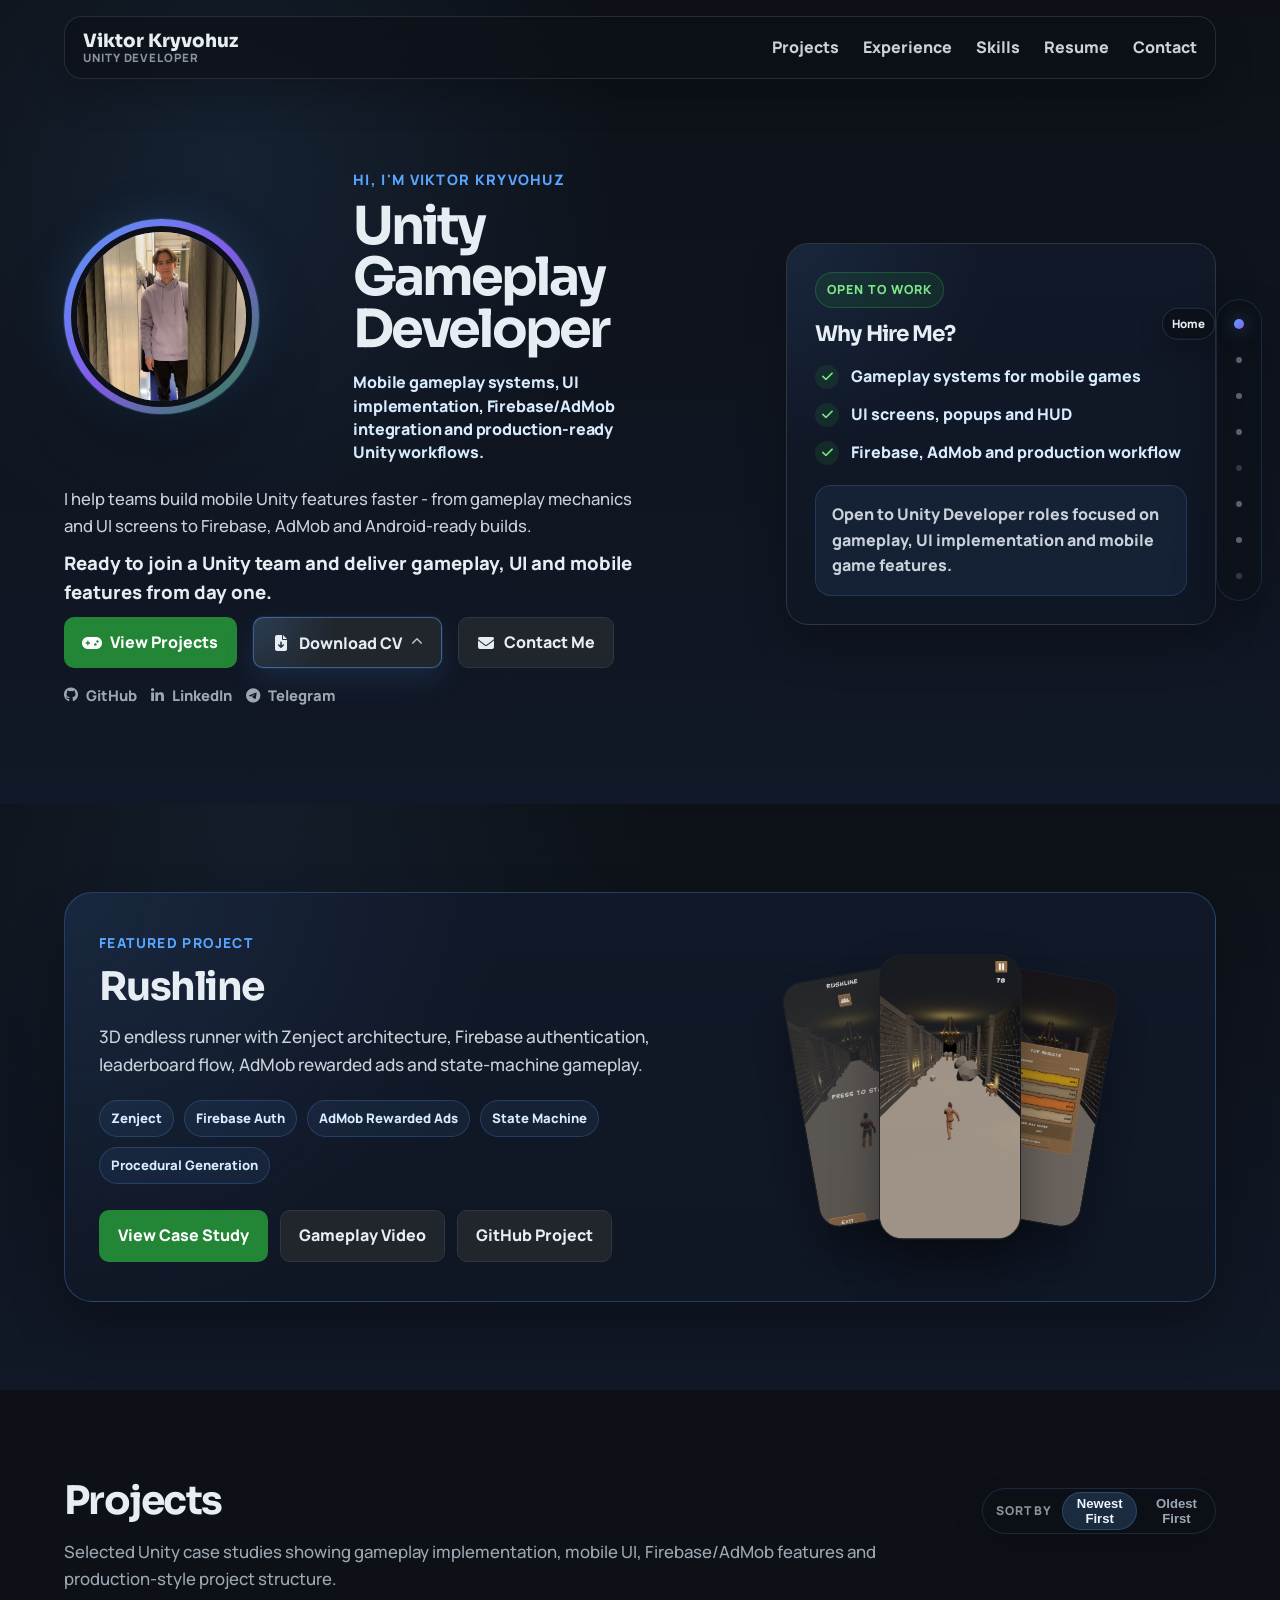
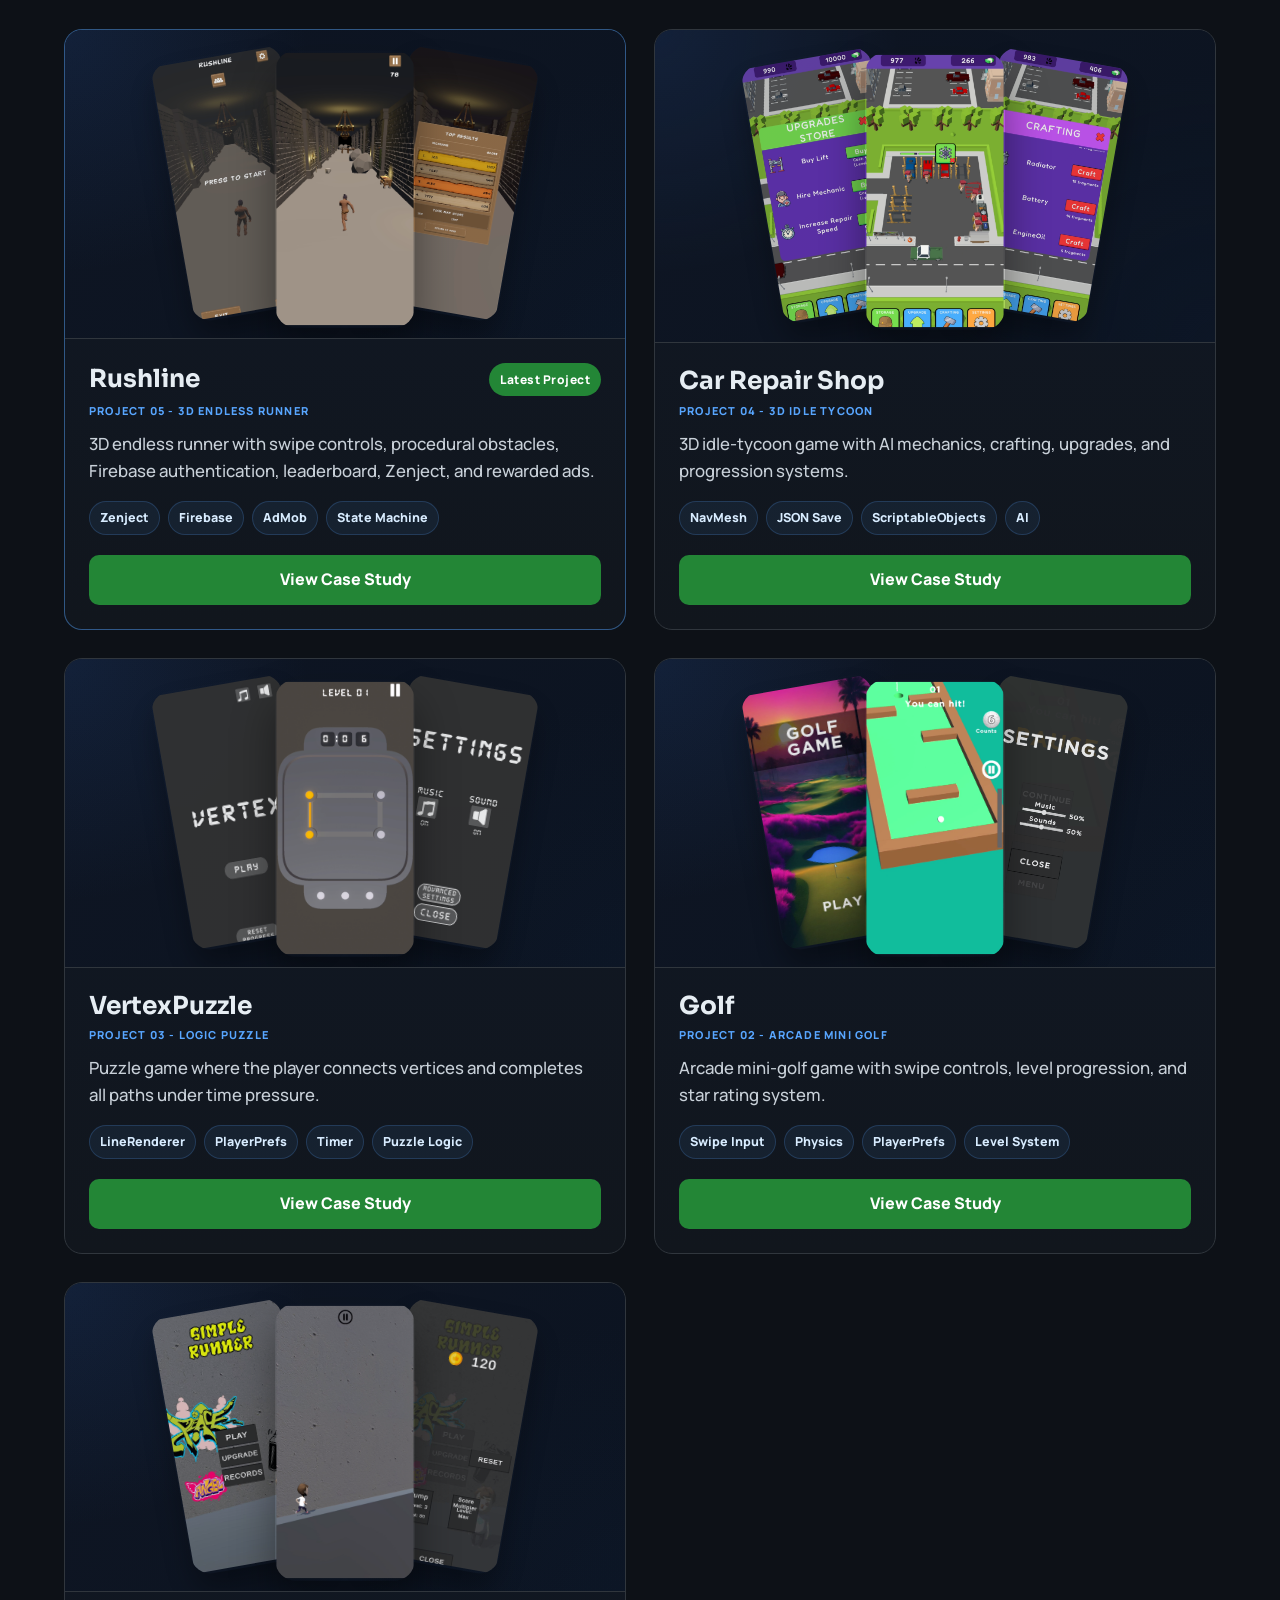
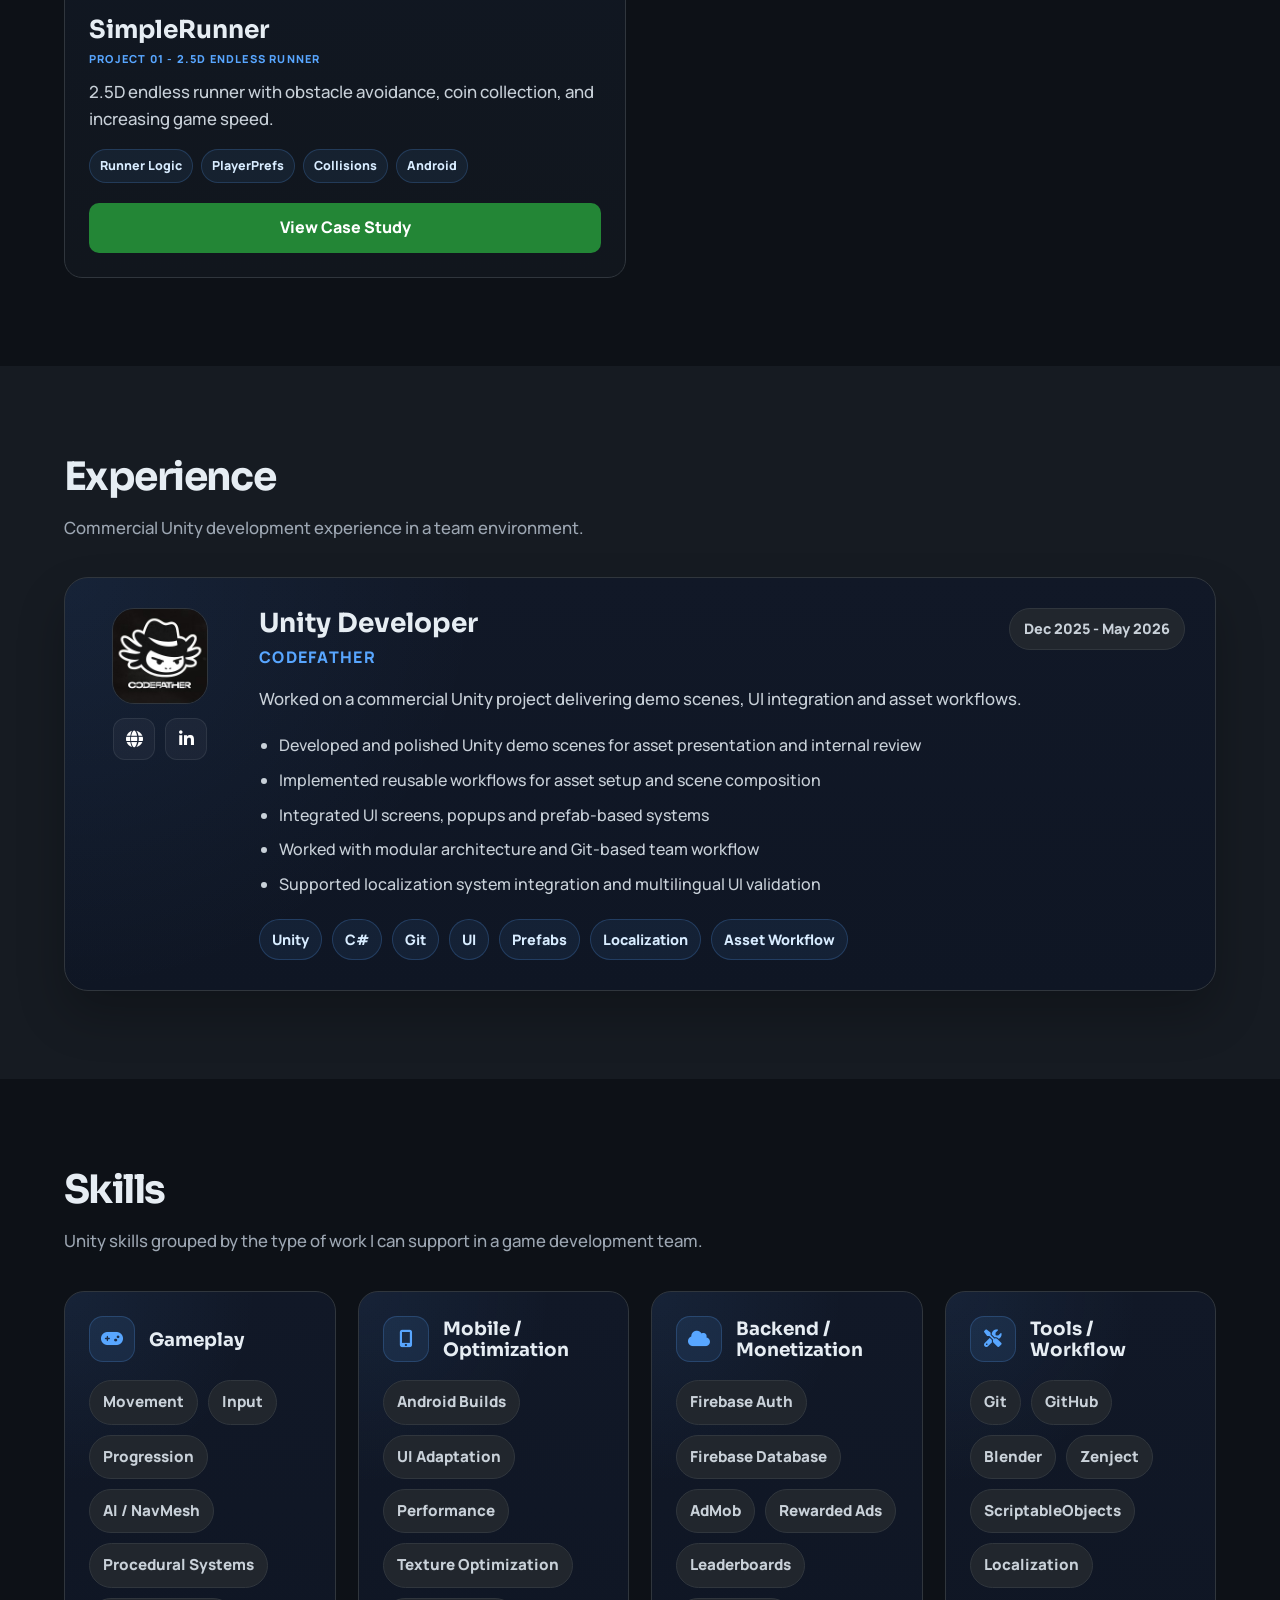
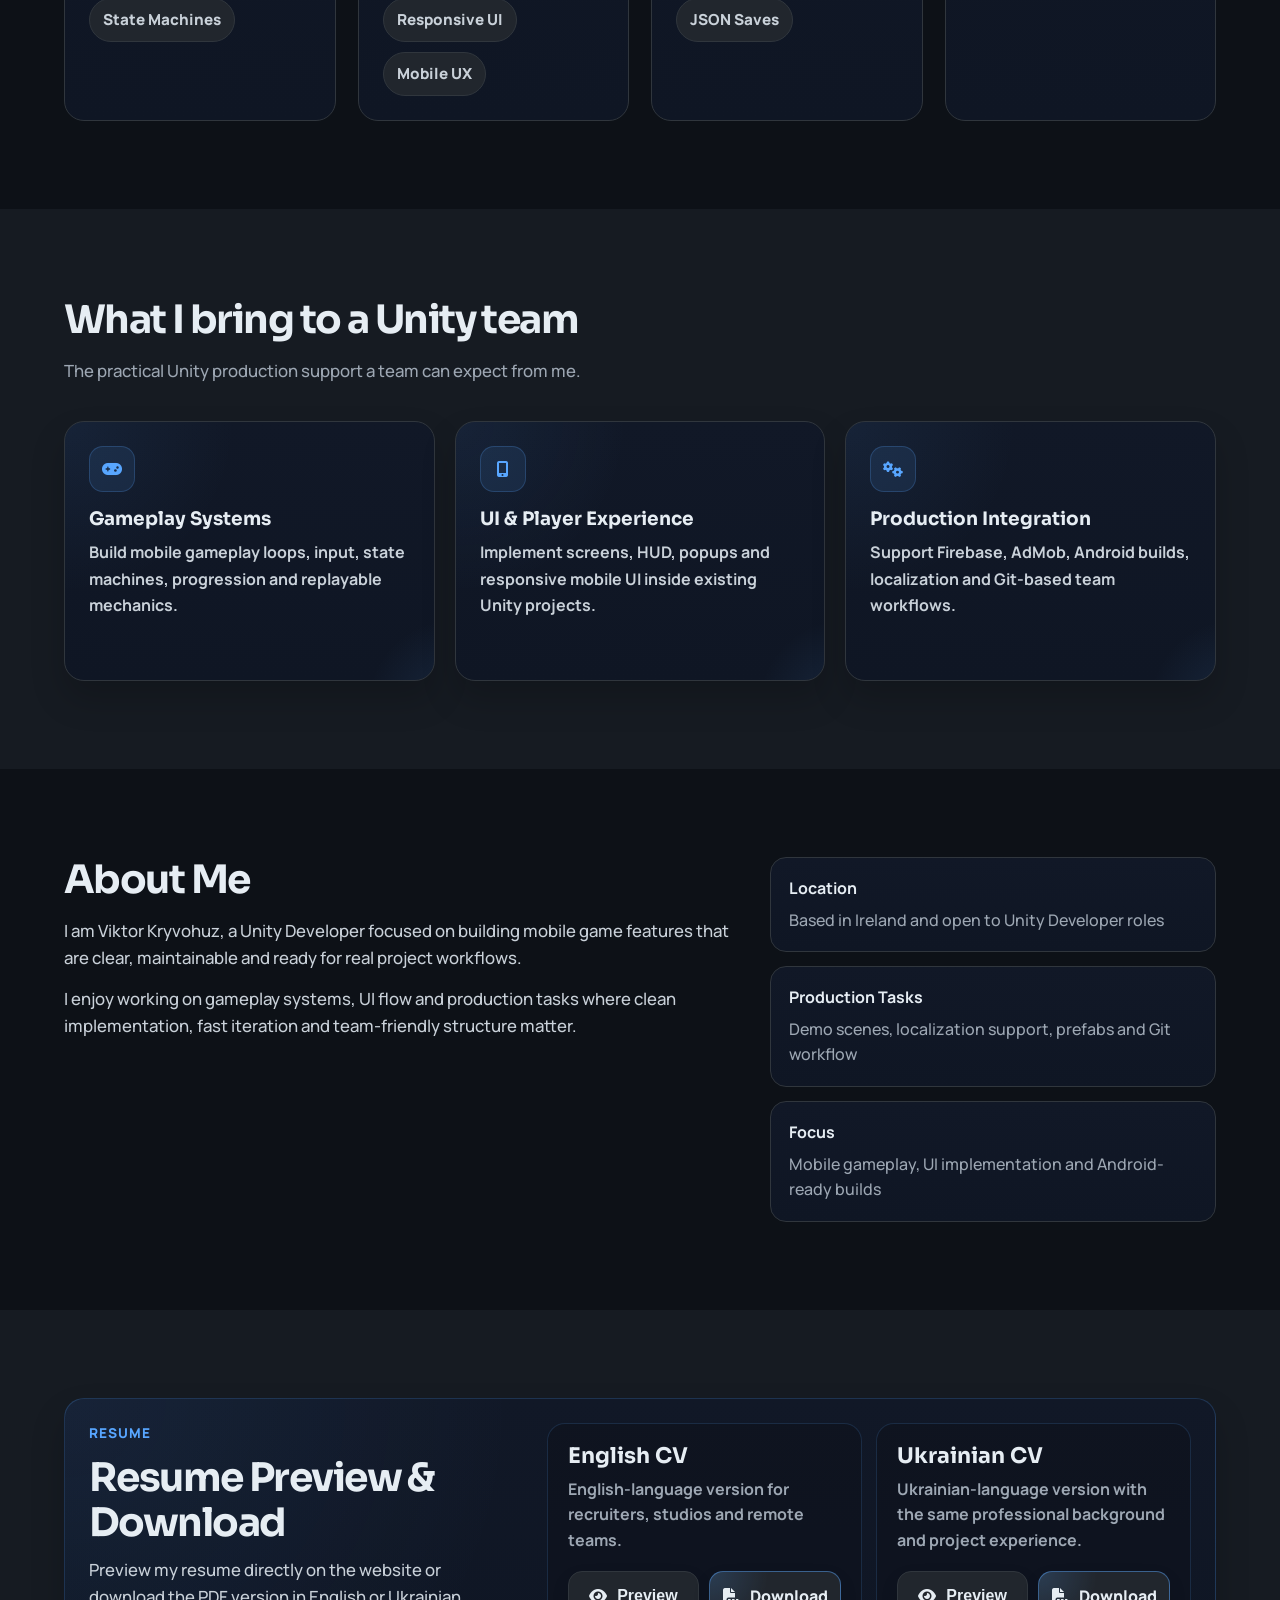
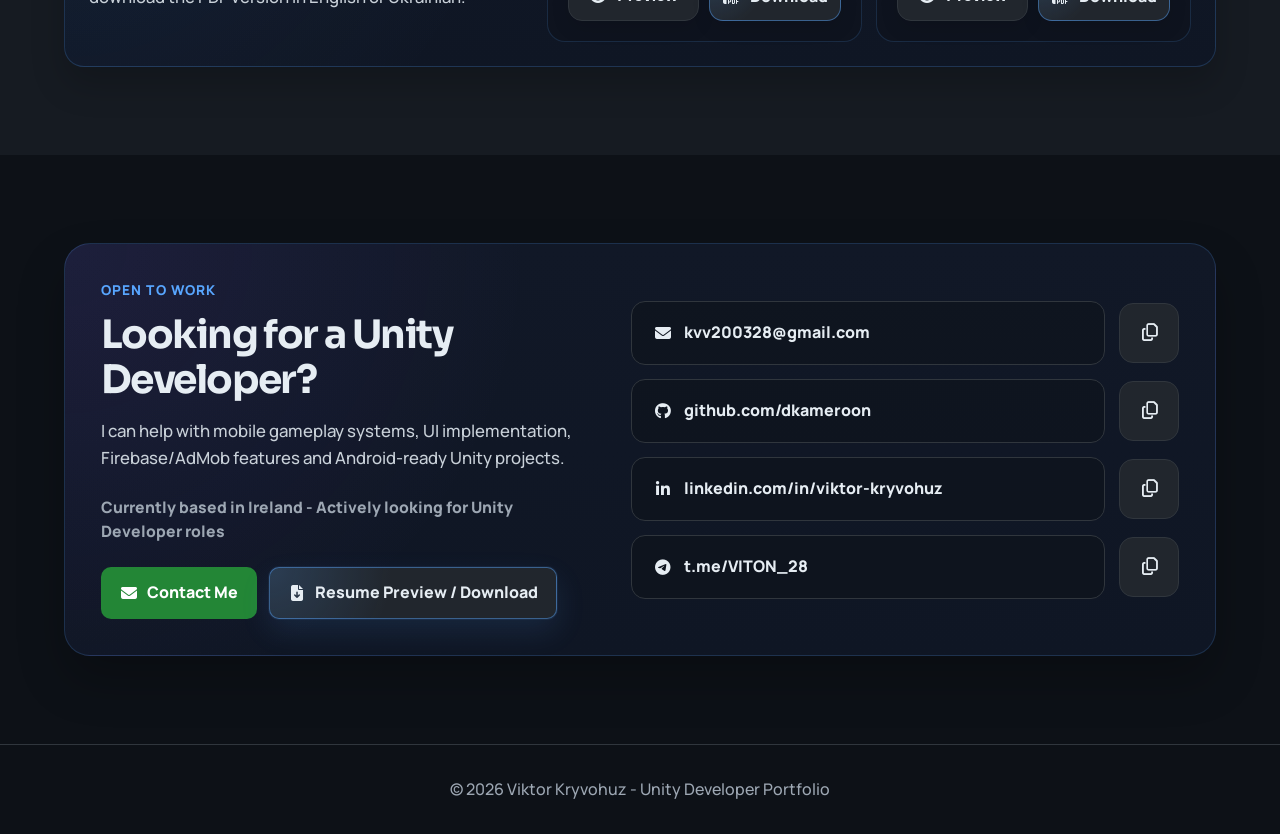
==== index.html @ 23b2c158 "Initial portfolio website release - add complete personal portfolio website - include main landing p" ====
﻿<!DOCTYPE html>
<html lang="en">
<head>
    <meta charset="UTF-8">
    <meta name="viewport" content="width=device-width, initial-scale=1.0">
    <title>Viktor Kryvohuz | Unity Gameplay Developer</title>
    <meta name="description" content="Unity Gameplay Developer focused on mobile game systems, UI implementation, Firebase/AdMob integration and production-ready Unity workflows.">
    <meta name="author" content="Viktor Kryvohuz">
    <meta name="robots" content="index, follow">
    <link rel="canonical" href="https://dkameroon.github.io/">

    <meta property="og:type" content="website">
    <meta property="og:url" content="https://dkameroon.github.io/">
    <meta property="og:title" content="Viktor Kryvohuz | Unity Gameplay Developer">
    <meta property="og:description" content="Unity Gameplay Developer focused on mobile game systems, UI implementation, Firebase/AdMob integration and production-ready Unity workflows.">
    <meta property="og:image" content="https://dkameroon.github.io/assets/images/portfolio-preview.png">
    <meta property="og:image:alt" content="Viktor Kryvohuz Unity Developer portfolio preview">

    <meta name="twitter:card" content="summary_large_image">
    <meta name="twitter:title" content="Viktor Kryvohuz | Unity Gameplay Developer">
    <meta name="twitter:description" content="Unity Gameplay Developer focused on mobile game systems, UI implementation, Firebase/AdMob integration and production-ready Unity workflows.">
    <meta name="twitter:image" content="https://dkameroon.github.io/assets/images/portfolio-preview.png">

    <link rel="icon" href="assets/images/favicon.svg" type="image/svg+xml">

    <link rel="preconnect" href="https://fonts.googleapis.com">
    <link rel="preconnect" href="https://fonts.gstatic.com" crossorigin>
    <link href="https://fonts.googleapis.com/css2?family=Manrope:wght@400;500;600;700;800&family=Sora:wght@600;700;800&display=swap" rel="stylesheet">

    <link rel="stylesheet"
          href="https://cdnjs.cloudflare.com/ajax/libs/font-awesome/6.5.1/css/all.min.css">

    <link rel="stylesheet" href="style.css">
</head>
<body>

<div class="scroll-progress" aria-hidden="true"></div>

<nav class="section-nav" aria-label="Section navigation">
    <a href="#home" class="section-nav-link active" data-label="Home" aria-label="Go to Home section"><span class="section-nav-icon"><i class="fa-solid fa-house"></i></span><span class="section-nav-dot"></span><span class="section-nav-text">Home</span></a>
    <a href="#projects" class="section-nav-link" data-label="Projects" aria-label="Go to Projects section"><span class="section-nav-icon"><i class="fa-solid fa-gamepad"></i></span><span class="section-nav-dot"></span><span class="section-nav-text">Projects</span></a>
    <a href="#experience" class="section-nav-link" data-label="Experience" aria-label="Go to Experience section"><span class="section-nav-icon"><i class="fa-solid fa-briefcase"></i></span><span class="section-nav-dot"></span><span class="section-nav-text">Experience</span></a>
    <a href="#skills" class="section-nav-link" data-label="Skills" aria-label="Go to Skills section"><span class="section-nav-icon"><i class="fa-solid fa-code"></i></span><span class="section-nav-dot"></span><span class="section-nav-text">Skills</span></a>
    <a href="#team-value" class="section-nav-link" data-label="How I Help" aria-label="Go to How I Help section"><span class="section-nav-icon"><i class="fa-solid fa-handshake-angle"></i></span><span class="section-nav-dot"></span><span class="section-nav-text">How I Help</span></a>
    <a href="#about" class="section-nav-link" data-label="About" aria-label="Go to About section"><span class="section-nav-icon"><i class="fa-solid fa-user"></i></span><span class="section-nav-dot"></span><span class="section-nav-text">About</span></a>
    <a href="#resume" class="section-nav-link" data-label="Resume" aria-label="Go to Resume section"><span class="section-nav-icon"><i class="fa-solid fa-file-lines"></i></span><span class="section-nav-dot"></span><span class="section-nav-text">Resume</span></a>
    <a href="#contact" class="section-nav-link" data-label="Contact" aria-label="Go to Contact section"><span class="section-nav-icon"><i class="fa-solid fa-envelope"></i></span><span class="section-nav-dot"></span><span class="section-nav-text">Contact</span></a>
</nav>


<header class="hero" id="home">
    <nav class="navbar">
        <a href="index.html" class="logo logo-stack">
            <span>Viktor Kryvohuz</span>
            <small>Unity Developer</small>
        </a>

        <button class="nav-toggle" type="button" aria-label="Open navigation menu">
            <span></span>
            <span></span>
            <span></span>
        </button>

        <ul class="nav-links">
            <li><a href="#projects" class="nav-link">Projects</a></li>
            <li><a href="#experience" class="nav-link">Experience</a></li>
            <li><a href="#skills" class="nav-link">Skills</a></li>
            <li><a href="#resume" class="nav-link">Resume</a></li>
            <li><a href="#contact" class="nav-link">Contact</a></li>
        </ul>
    </nav>

    <div class="hero-content container hero-layout">
        <div class="hero-text">

            <div class="hero-profile hero-animate">
                <div class="hero-avatar-frame" aria-hidden="true">
                    <img src="assets/avatar/avatar.jpg"
                         alt="Viktor Kryvohuz"
                         class="hero-avatar"
                         onerror="this.closest('.hero-avatar-frame').style.display='none'">
                </div>

                <div class="hero-heading-block">
                    <p class="hero-greeting">Hi, I'm Viktor Kryvohuz</p>
                    <h1>Unity Gameplay Developer</h1>
                    <p class="hero-specialty">Mobile gameplay systems, UI implementation, Firebase/AdMob integration and production-ready Unity workflows.</p>
                </div>
            </div>

            <p class="hero-description hero-animate">
                I help teams build mobile Unity features faster - from gameplay mechanics and UI screens to Firebase, AdMob and Android-ready builds.
            </p>

            <p class="hero-ready hero-animate">Ready to join a Unity team and deliver gameplay, UI and mobile features from day one.</p>
            <div class="hero-buttons hero-animate hero-main-actions">
                <a href="#projects" class="btn btn-primary icon-btn">
                    <span class="icon"><i class="fa-solid fa-gamepad"></i></span>
                    View Projects
                </a>
                <div class="cv-dropdown cv-main-dropdown">
                    <button class="btn btn-secondary btn-cv-highlight icon-btn cv-dropdown-toggle" type="button" aria-haspopup="true">
                        <span class="icon"><i class="fa-solid fa-file-arrow-down"></i></span>
                        Download CV
                        <span class="cv-dropdown-arrow"><i class="fa-solid fa-chevron-up"></i></span>
                    </button>
                    <div class="cv-dropdown-menu cv-combined-menu" role="menu">
                        <span class="cv-dropdown-title">Choose CV version</span>

                        <div class="cv-menu-item" role="group" aria-label="English CV actions">
                            <div class="cv-menu-text">
                                <strong>English CV</strong>
                                <small>Preview or download PDF</small>
                            </div>
                            <div class="cv-menu-actions">
                                <button type="button"
                                        class="cv-menu-icon-action cv-preview-option"
                                        aria-label="Preview English CV"
                                        data-cv-title="English CV"
                                        data-cv-src="assets/cv/Viktor_Kryvohuz_CV_EN.pdf"
                                        data-cv-download="assets/cv/Viktor_Kryvohuz_CV_EN.pdf">
                                    <i class="fa-solid fa-eye"></i>
                                </button>
                                <a href="assets/cv/Viktor_Kryvohuz_CV_EN.pdf"
                                   download
                                   class="cv-menu-icon-action"
                                   aria-label="Download English CV">
                                    <i class="fa-solid fa-file-arrow-down"></i>
                                </a>
                            </div>
                        </div>

                        <div class="cv-menu-item" role="group" aria-label="Ukrainian CV actions">
                            <div class="cv-menu-text">
                                <strong>Ukrainian CV</strong>
                                <small>Preview or download PDF</small>
                            </div>
                            <div class="cv-menu-actions">
                                <button type="button"
                                        class="cv-menu-icon-action cv-preview-option"
                                        aria-label="Preview Ukrainian CV"
                                        data-cv-title="Ukrainian CV"
                                        data-cv-src="assets/cv/Viktor_Kryvohuz_CV_UA.pdf"
                                        data-cv-download="assets/cv/Viktor_Kryvohuz_CV_UA.pdf">
                                    <i class="fa-solid fa-eye"></i>
                                </button>
                                <a href="assets/cv/Viktor_Kryvohuz_CV_UA.pdf"
                                   download
                                   class="cv-menu-icon-action"
                                   aria-label="Download Ukrainian CV">
                                    <i class="fa-solid fa-file-arrow-down"></i>
                                </a>
                            </div>
                        </div>
                    </div>
                </div>
                <a href="#contact" class="btn btn-secondary icon-btn">
                    <span class="icon"><i class="fa-solid fa-envelope"></i></span>
                    Contact Me
                </a>
            </div>

            <div class="hero-social-links hero-animate" aria-label="Social links">
                <a href="https://github.com/dkameroon" target="_blank" rel="noopener noreferrer"><i class="fa-brands fa-github"></i> GitHub</a>
                <a href="https://www.linkedin.com/in/viktor-kryvohuz" target="_blank" rel="noopener noreferrer"><i class="fa-brands fa-linkedin-in"></i> LinkedIn</a>
                <a href="https://t.me/VITON_28" target="_blank" rel="noopener noreferrer"><i class="fa-brands fa-telegram"></i> Telegram</a>
            </div>
        </div>

        <aside class="hero-card hero-animate why-hire-card">
            <p class="open-to-work-badge">Open to Work</p>
            <h2>Why Hire Me?</h2>
            <ul class="why-hire-list">
                <li><i class="fa-solid fa-check"></i><span>Gameplay systems for mobile games</span></li>
                <li><i class="fa-solid fa-check"></i><span>UI screens, popups and HUD</span></li>
                <li><i class="fa-solid fa-check"></i><span>Firebase, AdMob and production workflow</span></li>
            </ul>
            <div class="open-to-work-note">Open to Unity Developer roles focused on gameplay, UI implementation and mobile game features.</div>
        </aside>
    </div>
</header>

<main>
    <section id="featured-project" class="section featured-project-section reveal">
        <div class="container">
            <article class="featured-project-card">
                <div class="featured-project-content">
                    <p class="featured-project-kicker">Featured Project</p>
                    <h2>Rushline</h2>
                    <p class="featured-project-description">
                        3D endless runner with Zenject architecture, Firebase authentication, leaderboard flow,
                        AdMob rewarded ads and state-machine gameplay.
                    </p>
                    <div class="featured-project-tags">
                        <span>Zenject</span>
                        <span>Firebase Auth</span>
                        <span>AdMob Rewarded Ads</span>
                        <span>State Machine</span>
                        <span>Procedural Generation</span>
                    </div>
                    <div class="featured-project-actions">
                        <a href="projects/rushline.html" class="btn btn-primary">View Case Study</a>
                        <a href="https://www.youtube.com/watch?v=7_HoW21vpCo" target="_blank" rel="noopener noreferrer" class="btn btn-secondary">Gameplay Video</a>
                        <a href="https://github.com/dkameroon/Rushline" target="_blank" rel="noopener noreferrer" class="btn btn-secondary">GitHub Project</a>
                    </div>
                </div>

                <div class="featured-project-preview" aria-hidden="true">
                    <div class="featured-phone featured-phone-left">
                        <img src="assets/images/rushline-1.png" alt="">
                    </div>
                    <div class="featured-phone featured-phone-center">
                        <img src="assets/images/rushline-6.png" alt="">
                    </div>
                    <div class="featured-phone featured-phone-right">
                        <img src="assets/images/rushline-2.png" alt="">
                    </div>
                </div>
            </article>
        </div>
    </section>

    <section id="projects" class="section reveal">
        <div class="container">
            <div class="projects-header">
                <div>
                    <h2>Projects</h2>
                    <p class="section-subtitle">Selected Unity case studies showing gameplay implementation, mobile UI, Firebase/AdMob features and production-style project structure.</p>
                </div>

                <div class="sort-wrapper">
                    <span class="sort-label">Sort by</span>

                    <div class="sort-tabs" role="group" aria-label="Sort projects">
                        <button class="sort-tab active" type="button" data-sort="newest">Newest First</button>
                        <button class="sort-tab" type="button" data-sort="oldest">Oldest First</button>
                    </div>
                </div>
            </div>

            <div class="project-grid">

                <article class="project-card reveal-card" data-order="1">
                    <div class="project-collage phones-collage">
                        <div class="phone-shot phone-left">
                            <img src="assets/images/simple-runner-2.png" alt="SimpleRunner screenshot 1">
                        </div>
                        <div class="phone-shot phone-center">
                            <img src="assets/images/simple-runner-1.png" alt="SimpleRunner screenshot 2">
                        </div>
                        <div class="phone-shot phone-right">
                            <img src="assets/images/simple-runner-3.png" alt="SimpleRunner screenshot 3">
                        </div>
                    </div>

                    <div class="project-card-content">
                        <h3>SimpleRunner</h3>
                        <p class="project-meta">Project 01 - 2.5D Endless Runner</p>

                        <p>
                            2.5D endless runner with obstacle avoidance, coin collection,
                            and increasing game speed.
                        </p>

                        <div class="project-tech-tags">
                            <span>Runner Logic</span>
                            <span>PlayerPrefs</span>
                            <span>Collisions</span>
                            <span>Android</span>
                        </div>

                        <div class="card-buttons">
                            <a href="projects/simple-runner.html" class="btn btn-primary">View Case Study</a>
                        </div>
                    </div>
                </article>

                <article class="project-card reveal-card" data-order="2">
                    <div class="project-collage phones-collage">
                        <div class="phone-shot phone-left">
                            <img src="assets/images/golf-1.png" alt="Golf screenshot 1">
                        </div>
                        <div class="phone-shot phone-center">
                            <img src="assets/images/golf-3.png" alt="Golf screenshot 2">
                        </div>
                        <div class="phone-shot phone-right">
                            <img src="assets/images/golf-4.png" alt="Golf screenshot 3">
                        </div>
                    </div>

                    <div class="project-card-content">
                        <h3>Golf</h3>
                        <p class="project-meta">Project 02 - Arcade Mini Golf</p>

                        <p>
                            Arcade mini-golf game with swipe controls, level progression,
                            and star rating system.
                        </p>

                        <div class="project-tech-tags">
                            <span>Swipe Input</span>
                            <span>Physics</span>
                            <span>PlayerPrefs</span>
                            <span>Level System</span>
                        </div>

                        <div class="card-buttons">
                            <a href="projects/golf.html" class="btn btn-primary">View Case Study</a>
                        </div>
                    </div>
                </article>

                <article class="project-card reveal-card" data-order="3">
                    <div class="project-collage phones-collage">
                        <div class="phone-shot phone-left">
                            <img src="assets/images/vertex-puzzle-1.png" alt="VertexPuzzle screenshot 1">
                        </div>
                        <div class="phone-shot phone-center">
                            <img src="assets/images/vertex-puzzle-2.png" alt="VertexPuzzle screenshot 2">
                        </div>
                        <div class="phone-shot phone-right">
                            <img src="assets/images/vertex-puzzle-3.png" alt="VertexPuzzle screenshot 3">
                        </div>
                    </div>

                    <div class="project-card-content">
                        <h3>VertexPuzzle</h3>
                        <p class="project-meta">Project 03 - Logic Puzzle</p>

                        <p>
                            Puzzle game where the player connects vertices and completes
                            all paths under time pressure.
                        </p>

                        <div class="project-tech-tags">
                            <span>LineRenderer</span>
                            <span>PlayerPrefs</span>
                            <span>Timer</span>
                            <span>Puzzle Logic</span>
                        </div>

                        <div class="card-buttons">
                            <a href="projects/vertex-puzzle.html" class="btn btn-primary">View Case Study</a>
                        </div>
                    </div>
                </article>

                <article class="project-card reveal-card" data-order="4">
                    <div class="project-collage phones-collage">
                        <div class="phone-shot phone-left">
                            <img src="assets/images/car-repair-shop-2.png" alt="Car Repair Shop screenshot 1">
                        </div>
                        <div class="phone-shot phone-center">
                            <img src="assets/images/car-repair-shop-1.png" alt="Car Repair Shop screenshot 2">
                        </div>
                        <div class="phone-shot phone-right">
                            <img src="assets/images/car-repair-shop-3.png" alt="Car Repair Shop screenshot 3">
                        </div>
                    </div>

                    <div class="project-card-content">
                        <h3>Car Repair Shop</h3>
                        <p class="project-meta">Project 04 - 3D Idle Tycoon</p>

                        <p>
                            3D idle-tycoon game with AI mechanics, crafting, upgrades,
                            and progression systems.
                        </p>

                        <div class="project-tech-tags">
                            <span>NavMesh</span>
                            <span>JSON Save</span>
                            <span>ScriptableObjects</span>
                            <span>AI</span>
                        </div>

                        <div class="card-buttons">
                            <a href="projects/car-repair-shop.html" class="btn btn-primary">View Case Study</a>
                        </div>
                    </div>
                </article>

                <article class="project-card reveal-card" data-order="5">
                    <div class="project-collage phones-collage">
                        <div class="phone-shot phone-left">
                            <img src="assets/images/rushline-1.png" alt="Rushline screenshot 1">
                        </div>
                        <div class="phone-shot phone-center">
                            <img src="assets/images/rushline-6.png" alt="Rushline screenshot 2">
                        </div>
                        <div class="phone-shot phone-right">
                            <img src="assets/images/rushline-2.png" alt="Rushline screenshot 3">
                        </div>
                    </div>

                    <div class="project-card-content">
                        <div class="project-title-row">
                            <h3>Rushline</h3>
                            <span class="latest-badge">Latest Project</span>
                        </div>

                        <p class="project-meta">Project 05 - 3D Endless Runner</p>

                        <p>
                            3D endless runner with swipe controls, procedural obstacles,
                            Firebase authentication, leaderboard, Zenject, and rewarded ads.
                        </p>

                        <div class="project-tech-tags">
                            <span>Zenject</span>
                            <span>Firebase</span>
                            <span>AdMob</span>
                            <span>State Machine</span>
                        </div>

                        <div class="card-buttons">
                            <a href="projects/rushline.html" class="btn btn-primary">View Case Study</a>
                        </div>
                    </div>
                </article>

            </div>
        </div>
    </section>


    <section id="experience" class="section section-alt reveal">
        <div class="container">
            <h2>Experience</h2>
            <p class="section-subtitle">
                Commercial Unity development experience in a team environment.
            </p>

            <div class="experience-card">
                <div class="experience-sidebar">
                    <div class="experience-logo">
                        <img src="assets/images/codefather-logo.png" alt="CODEFATHER Logo">
                    </div>

                    <div class="experience-company-links">
                        <a href="https://codefather.studio/"
                           target="_blank"
                           rel="noopener noreferrer"
                           aria-label="Company Website">
                            <i class="fa-solid fa-globe"></i>
                        </a>

                        <a href="https://www.linkedin.com/company/bggams/"
                           target="_blank"
                           rel="noopener noreferrer"
                           aria-label="Company LinkedIn">
                            <i class="fa-brands fa-linkedin-in"></i>
                        </a>
                    </div>
                </div>

                <div class="experience-content">
                    <div class="experience-top">
                        <div>
                            <h3>Unity Developer</h3>
                            <span class="experience-company">CODEFATHER</span>
                        </div>

                        <div class="experience-date">
                            Dec 2025 - May 2026
                        </div>
                    </div>

                    <p class="experience-description">
                        Worked on a commercial Unity project delivering demo scenes, UI integration and asset workflows.
                    </p>

                    <ul class="experience-list">
                        <li>Developed and polished Unity demo scenes for asset presentation and internal review</li>
                        <li>Implemented reusable workflows for asset setup and scene composition</li>
                        <li>Integrated UI screens, popups and prefab-based systems</li>
                        <li>Worked with modular architecture and Git-based team workflow</li>
                        <li>Supported localization system integration and multilingual UI validation</li>
                    </ul>

                    <div class="experience-tags">
                        <span>Unity</span>
                        <span>C#</span>
                        <span>Git</span>
                        <span>UI</span>
                        <span>Prefabs</span>
                        <span>Localization</span>
                        <span>Asset Workflow</span>
                    </div>
                </div>
            </div>
        </div>
    </section>


    <section id="skills" class="section reveal">
        <div class="container">
            <h2>Skills</h2>
            <p class="section-subtitle">Unity skills grouped by the type of work I can support in a game development team.</p>
            <div class="skills-grid job-skills-grid">
                <div class="skill-category"><div class="skill-category-title"><div class="skill-category-icon"><i class="fa-solid fa-gamepad"></i></div><h3>Gameplay</h3></div><div class="skills-list"><span>Movement</span><span>Input</span><span>Progression</span><span>AI / NavMesh</span><span>Procedural Systems</span><span>State Machines</span></div></div>
                <div class="skill-category"><div class="skill-category-title"><div class="skill-category-icon"><i class="fa-solid fa-mobile-screen-button"></i></div><h3>Mobile / Optimization</h3></div><div class="skills-list"><span>Android Builds</span><span>UI Adaptation</span><span>Performance</span><span>Texture Optimization</span><span>Responsive UI</span><span>Mobile UX</span></div></div>
                <div class="skill-category"><div class="skill-category-title"><div class="skill-category-icon"><i class="fa-solid fa-cloud"></i></div><h3>Backend / Monetization</h3></div><div class="skills-list"><span>Firebase Auth</span><span>Firebase Database</span><span>AdMob</span><span>Rewarded Ads</span><span>Leaderboards</span><span>JSON Saves</span></div></div>
                <div class="skill-category"><div class="skill-category-title"><div class="skill-category-icon"><i class="fa-solid fa-screwdriver-wrench"></i></div><h3>Tools / Workflow</h3></div><div class="skills-list"><span>Git</span><span>GitHub</span><span>Blender</span><span>Zenject</span><span>ScriptableObjects</span><span>Localization</span></div></div>
            </div>
        </div>
    </section>

    <section id="team-value" class="section section-alt reveal">
        <div class="container">
            <h2>What I bring to a Unity team</h2>
            <p class="section-subtitle">The practical Unity production support a team can expect from me.</p>
            <div class="team-value-grid team-value-grid-polished">
                <article class="team-value-card"><i class="fa-solid fa-gamepad"></i><h3>Gameplay Systems</h3><p>Build mobile gameplay loops, input, state machines, progression and replayable mechanics.</p></article>
                <article class="team-value-card"><i class="fa-solid fa-mobile-screen-button"></i><h3>UI & Player Experience</h3><p>Implement screens, HUD, popups and responsive mobile UI inside existing Unity projects.</p></article>
                <article class="team-value-card"><i class="fa-solid fa-gears"></i><h3>Production Integration</h3><p>Support Firebase, AdMob, Android builds, localization and Git-based team workflows.</p></article>
            </div>
        </div>
    </section>

    <section id="about" class="section reveal">
        <div class="container">
            <div class="about-grid">
                <div>
                    <h2>About Me</h2>
                    <p>I am Viktor Kryvohuz, a Unity Developer focused on building mobile game features that are clear, maintainable and ready for real project workflows.</p>
                    <p>I enjoy working on gameplay systems, UI flow and production tasks where clean implementation, fast iteration and team-friendly structure matter.</p>
                </div>
                <div class="about-highlights">
                    <div><strong>Location</strong><span>Based in Ireland and open to Unity Developer roles</span></div>
                    <div><strong>Production Tasks</strong><span>Demo scenes, localization support, prefabs and Git workflow</span></div>
                    <div><strong>Focus</strong><span>Mobile gameplay, UI implementation and Android-ready builds</span></div>
                </div>
            </div>
        </div>
    </section>

    <section id="resume" class="section section-alt reveal">
        <div class="container">
            <div class="resume-card resume-panel">
                <div class="resume-intro">
                    <p class="contact-kicker">Resume</p>
                    <h2>Resume Preview & Download</h2>
                    <p class="contact-description">Preview my resume directly on the website or download the PDF version in English or Ukrainian.</p>
                </div>
                <div class="resume-version-grid">
                    <article class="resume-version-card">
                        <div>
                            <h3>English CV</h3>
                            <p>English-language version for recruiters, studios and remote teams.</p>
                        </div>
                        <div class="resume-version-actions">
                            <button type="button" class="btn btn-secondary icon-btn cv-preview-option" data-cv-title="English CV" data-cv-src="assets/cv/Viktor_Kryvohuz_CV_EN.pdf" data-cv-download="assets/cv/Viktor_Kryvohuz_CV_EN.pdf">
                                <span class="icon"><i class="fa-solid fa-eye"></i></span>
                                Preview
                            </button>
                            <a href="assets/cv/Viktor_Kryvohuz_CV_EN.pdf" download class="btn btn-secondary btn-cv-highlight icon-btn">
                                <span class="icon"><i class="fa-solid fa-file-pdf"></i></span>
                                Download
                            </a>
                        </div>
                    </article>
                    <article class="resume-version-card">
                        <div>
                            <h3>Ukrainian CV</h3>
                            <p>Ukrainian-language version with the same professional background and project experience.</p>
                        </div>
                        <div class="resume-version-actions">
                            <button type="button" class="btn btn-secondary icon-btn cv-preview-option" data-cv-title="Ukrainian CV" data-cv-src="assets/cv/Viktor_Kryvohuz_CV_UA.pdf" data-cv-download="assets/cv/Viktor_Kryvohuz_CV_UA.pdf">
                                <span class="icon"><i class="fa-solid fa-eye"></i></span>
                                Preview
                            </button>
                            <a href="assets/cv/Viktor_Kryvohuz_CV_UA.pdf" download class="btn btn-secondary btn-cv-highlight icon-btn">
                                <span class="icon"><i class="fa-solid fa-file-pdf"></i></span>
                                Download
                            </a>
                        </div>
                    </article>
                </div>
            </div>
        </div>
    </section>

    <section id="contact" class="section reveal">
        <div class="container">
            <div class="contact-layout">
                <div class="contact-info">
                    <p class="contact-kicker">Open to Work</p>
                    <h2>Looking for a Unity Developer?</h2>
                    <p class="contact-description">
                        I can help with mobile gameplay systems, UI implementation, Firebase/AdMob features and Android-ready Unity projects.
                    </p>
                    <p class="contact-availability">Currently based in Ireland - Actively looking for Unity Developer roles</p>
                    <div class="contact-actions">
                        <a href="mailto:kvv200328@gmail.com" class="btn btn-primary icon-btn"><span class="icon"><i class="fa-solid fa-envelope"></i></span>Contact Me</a>
                        <a href="#resume" class="btn btn-secondary btn-cv-highlight icon-btn"><span class="icon"><i class="fa-solid fa-file-arrow-down"></i></span>Resume Preview / Download</a>
                    </div>
                </div>
                <div class="contact-links">
                    <div class="contact-row"><a href="mailto:kvv200328@gmail.com" class="contact-link"><span class="icon"><i class="fa-solid fa-envelope"></i></span>kvv200328@gmail.com</a><button class="copy-btn" type="button" data-copy="kvv200328@gmail.com" aria-label="Copy email"><i class="fa-regular fa-copy"></i></button></div>
                    <div class="contact-row"><a href="https://github.com/dkameroon" target="_blank" rel="noopener noreferrer" class="contact-link"><span class="icon"><i class="fa-brands fa-github"></i></span>github.com/dkameroon</a><button class="copy-btn" type="button" data-copy="https://github.com/dkameroon" aria-label="Copy GitHub link"><i class="fa-regular fa-copy"></i></button></div>
                    <div class="contact-row"><a href="https://www.linkedin.com/in/viktor-kryvohuz" target="_blank" rel="noopener noreferrer" class="contact-link"><span class="icon"><i class="fa-brands fa-linkedin-in"></i></span>linkedin.com/in/viktor-kryvohuz</a><button class="copy-btn" type="button" data-copy="https://www.linkedin.com/in/viktor-kryvohuz" aria-label="Copy LinkedIn link"><i class="fa-regular fa-copy"></i></button></div>
                    <div class="contact-row"><a href="https://t.me/VITON_28" target="_blank" rel="noopener noreferrer" class="contact-link"><span class="icon"><i class="fa-brands fa-telegram"></i></span>t.me/VITON_28</a><button class="copy-btn" type="button" data-copy="https://t.me/VITON_28" aria-label="Copy Telegram link"><i class="fa-regular fa-copy"></i></button></div>
                </div>
            </div>
        </div>
    </section>
</main>


<div class="cv-modal" id="cvPreviewModal" aria-hidden="true" role="dialog" aria-labelledby="cvPreviewTitle">
    <div class="cv-modal-backdrop" data-cv-close></div>
    <div class="cv-modal-panel">
        <div class="cv-modal-header">
            <div>
                <p class="contact-kicker">CV Preview</p>
                <h2 id="cvPreviewTitle">CV Preview</h2>
            </div>
            <button class="cv-modal-close" type="button" aria-label="Close CV preview" data-cv-close>
                <i class="fa-solid fa-xmark"></i>
            </button>
        </div>
        <iframe id="cvPreviewFrame" class="cv-preview-frame" title="CV preview"></iframe>
        <div class="cv-modal-footer">
            <a id="cvPreviewOpenPdf" href="#" target="_blank" rel="noopener noreferrer" class="btn btn-secondary icon-btn">
                <span class="icon"><i class="fa-solid fa-up-right-from-square"></i></span>
                Open PDF
            </a>
            <a id="cvPreviewDownload" href="#" download class="btn btn-secondary btn-cv-highlight icon-btn">
                <span class="icon"><i class="fa-solid fa-file-pdf"></i></span>
                Download PDF
            </a>
        </div>
    </div>
</div>

<button class="back-to-top" type="button" aria-label="Back to top">
    <i class="fa-solid fa-arrow-up"></i>
</button>

<footer class="footer">
    <div class="container">
        © 2026 Viktor Kryvohuz - Unity Developer Portfolio
    </div>
</footer>

<script src="script.js"></script>
</body>
</html>
---- style.css ----
:root {
  --color-bg: #0d1117;
  --color-surface: #161b22;
  --color-surface-2: #21262d;
  --color-border: #30363d;
  --color-text: #e6edf3;
  --color-muted: #9da7b3;
  --color-heading: #c9d1d9;
  --color-accent: #58a6ff;
  --color-success: #238636;
  --color-success-hover: #2ea043;
  --section-padding: 88px;
}

* {
  margin: 0;
  padding: 0;
  box-sizing: border-box;
}

html {
  scroll-behavior: smooth;
  scroll-padding-top: 32px;
}

body {
  font-family: "Manrope", Arial, sans-serif;
  background-color: var(--color-bg);
  color: var(--color-text);
  line-height: 1.6;
  font-weight: 500;
}

body.nav-open {
  overflow: hidden;
}

a {
  color: var(--color-accent);
  text-decoration: none;
}

a:hover {
  text-decoration: underline;
}

img {
  max-width: 100%;
  display: block;
}

.container {
  width: min(1180px, 90%);
  margin: 0 auto;
}

.section,
.project-page-section {
  padding: 88px 0;
}

.section-alt {
  background-color: var(--color-surface);
}

h1,
h2,
h3 {
  font-family: "Sora", "Manrope", Arial, sans-serif;
  line-height: 1.15;
}

h1 {
  font-size: clamp(2.6rem, 6vw, 4.5rem);
  letter-spacing: -0.055em;
}

h2 {
  font-size: clamp(2rem, 4vw, 2.45rem);
  margin-bottom: 16px;
  letter-spacing: -0.04em;
}

h3 {
  font-size: 1.35rem;
}

.section-subtitle {
  color: #9da7b3;
  margin-bottom: 36px;
  font-size: 1.05rem;
}


.scroll-progress {
  position: fixed;
  top: 0;
  left: 0;
  width: 0%;
  height: 3px;
  z-index: 9999;
  background: linear-gradient(90deg, #238636, #8b5cf6, #58a6ff);
  box-shadow: 0 0 14px rgba(139, 92, 246, 0.45);
}


.btn {
  display: inline-flex;
  align-items: center;
  justify-content: center;
  gap: 9px;
  padding: 12px 18px;
  border-radius: 10px;
  font-weight: 800;
  border: 1px solid transparent;
  transition: 0.22s ease;
  text-decoration: none;
  cursor: pointer;
}

.btn:hover {
  text-decoration: none;
  transform: translateY(-2px);
}

.btn-primary {
  background-color: #238636;
  color: white;
}

.btn-primary:hover {
  background-color: #2ea043;
  box-shadow: 0 12px 28px rgba(35, 134, 54, 0.28);
}

.btn-secondary {
  background-color: #21262d;
  color: #e6edf3;
  border-color: #30363d;
}

.btn-secondary:hover {
  background-color: #30363d;
  border-color: #58a6ff;
}

.icon {
  width: 18px;
  height: 18px;
  display: inline-flex;
  align-items: center;
  justify-content: center;
  flex-shrink: 0;
}


.navbar {
  position: absolute;
  top: 16px;
  left: 50%;
  transform: translateX(-50%);
  z-index: 1000;
  width: min(1180px, 90%);
  padding: 14px 18px;
  display: flex;
  justify-content: space-between;
  align-items: center;
  gap: 24px;
  background: rgba(13, 17, 23, 0.7);
  border: 1px solid rgba(48, 54, 61, 0.75);
  border-radius: 18px;
  box-shadow: 0 16px 38px rgba(0, 0, 0, 0.2);
  backdrop-filter: blur(18px);
  transition: 0.25s ease;
}

.navbar.scrolled {
  background: rgba(13, 17, 23, 0.88);
  border-color: rgba(88, 166, 255, 0.28);
  box-shadow: 0 18px 42px rgba(0, 0, 0, 0.34);
}

.logo {
  position: relative;
  z-index: 1002;
  font-family: "Sora", "Manrope", Arial, sans-serif;
  font-size: 1.15rem;
  font-weight: 800;
  color: #e6edf3;
  text-decoration: none;
}

.logo:hover {
  text-decoration: none;
}

.nav-links {
  list-style: none;
  display: flex;
  gap: 24px;
  flex-wrap: wrap;
}

.nav-links a {
  position: relative;
  color: #c9d1d9;
  font-weight: 800;
  transition: 0.2s ease;
}

.nav-links a:hover {
  color: #ffffff;
  text-decoration: none;
}

.nav-links a::after {
  content: "";
  position: absolute;
  left: 0;
  bottom: -7px;
  width: 0;
  height: 2px;
  border-radius: 999px;
  background: linear-gradient(90deg, #58a6ff, #8b5cf6);
  transition: width 0.2s ease;
}

.nav-links a:hover::after,
.nav-links a.active::after {
  width: 100%;
}

.nav-links a.active {
  color: #58a6ff;
}

.nav-toggle {
  position: relative;
  z-index: 1002;
  width: 46px;
  height: 46px;
  display: none;
  align-items: center;
  justify-content: center;
  flex-direction: column;
  gap: 6px;
  background: #21262d;
  border: 1px solid #30363d;
  border-radius: 12px;
  cursor: pointer;
}

.nav-toggle span {
  width: 20px;
  height: 2px;
  background: #e6edf3;
  border-radius: 999px;
  transition: 0.25s ease;
}

.nav-toggle.active span:nth-child(1) {
  transform: translateY(8px) rotate(45deg);
}

.nav-toggle.active span:nth-child(2) {
  opacity: 0;
}

.nav-toggle.active span:nth-child(3) {
  transform: translateY(-8px) rotate(-45deg);
}


.hero {
  min-height: auto;
  background:
    radial-gradient(
      circle at 18% 20%,
      rgba(88, 166, 255, 0.1) 0%,
      transparent 32%
    ),
    linear-gradient(180deg, #0d1117 0%, #111827 100%);
  padding: 170px 0 96px;
}

.hero-layout {
  display: grid;
  grid-template-columns: 1.15fr 0.85fr;
  gap: 48px;
  align-items: center;
}

.hero-role {
  color: #58a6ff;
  font-weight: 900;
  margin-bottom: 16px;
  text-transform: uppercase;
  letter-spacing: 0.1em;
  font-size: 0.95rem;
}

.hero-description {
  max-width: 760px;
  font-size: 1.12rem;
  color: #c9d1d9;
  margin-top: 20px;
  margin-bottom: 32px;
}

.hero-buttons {
  display: flex;
  gap: 16px;
  flex-wrap: wrap;
}

.hero-card {
  background:
    radial-gradient(
      circle at top left,
      rgba(88, 166, 255, 0.1) 0%,
      transparent 38%
    ),
    linear-gradient(180deg, #111827 0%, #0f1624 100%);
  border: 1px solid #30363d;
  border-radius: 22px;
  padding: 28px;
  box-shadow: 0 22px 44px rgba(0, 0, 0, 0.22);
}

.hero-card h2 {
  font-size: 1.35rem;
  margin-bottom: 14px;
}

.hero-card p {
  color: #c9d1d9;
  margin-bottom: 18px;
}

.hero-stats {
  display: grid;
  grid-template-columns: repeat(2, 1fr);
  gap: 14px;
}

.hero-stat {
  background-color: #161b22;
  border: 1px solid #30363d;
  border-radius: 14px;
  padding: 16px;
}

.hero-stat strong {
  display: block;
  font-size: 1.3rem;
  color: #e6edf3;
}

.hero-stat span {
  display: block;
  color: #9da7b3;
  font-size: 0.9rem;
}

.hero-stat-link a {
  display: inline-flex;
  margin-top: 10px;
  font-size: 0.82rem;
  font-weight: 900;
  color: #58a6ff;
}

.hero-stat-link a:hover {
  color: #8b5cf6;
  text-decoration: none;
}


.hero-animate {
  opacity: 0;
  transform: translateY(18px);
  animation: heroFadeUp 0.7s ease forwards;
}

.hero-animate:nth-child(1) {
  animation-delay: 0.05s;
}

.hero-animate:nth-child(2) {
  animation-delay: 0.15s;
}

.hero-animate:nth-child(3) {
  animation-delay: 0.25s;
}

.hero-animate:nth-child(4) {
  animation-delay: 0.35s;
}

@keyframes heroFadeUp {
  to {
    opacity: 1;
    transform: translateY(0);
  }
}


.reveal,
.reveal-card,
.skill-category,
.experience-card,
.contact-layout {
  opacity: 0;
  transform: translateY(28px);
  transition:
    opacity 0.7s ease,
    transform 0.7s ease;
}

.reveal.visible,
.reveal-card.visible,
.skill-category.visible,
.experience-card.visible,
.contact-layout.visible {
  opacity: 1;
  transform: translateY(0);
}


.about-grid {
  display: grid;
  grid-template-columns: 1.2fr 0.8fr;
  gap: 36px;
  align-items: start;
}

.about-grid p {
  color: #c9d1d9;
  margin-bottom: 14px;
  font-size: 1.05rem;
}

.about-highlights {
  display: grid;
  gap: 14px;
}

.about-highlights div {
  background: linear-gradient(180deg, #111827 0%, #0f1624 100%);
  border: 1px solid #30363d;
  border-radius: 16px;
  padding: 18px;
}

.about-highlights strong {
  display: block;
  color: #e6edf3;
  margin-bottom: 6px;
}

.about-highlights span {
  color: #9da7b3;
}


.projects-header {
  display: flex;
  justify-content: space-between;
  align-items: flex-start;
  gap: 24px;
  margin-bottom: 36px;
}

.projects-header .section-subtitle {
  margin-bottom: 0;
}

.sort-wrapper {
  display: inline-flex;
  align-items: center;
  gap: 10px;
  justify-content: flex-end;
  margin-top: 10px;
  padding: 3px;
  border: 1px solid rgba(88, 166, 255, 0.16);
  border-radius: 999px;
  background: rgba(13, 17, 23, 0.54);
  box-shadow: 0 14px 32px rgba(0, 0, 0, 0.14);
}

.sort-label {
  padding-left: 10px;
  color: #8b949e;
  font-size: 0.76rem;
  font-weight: 900;
  letter-spacing: 0.08em;
  text-transform: uppercase;
  white-space: nowrap;
}

.sort-tabs {
  display: inline-flex;
  gap: 4px;
  flex-wrap: nowrap;
}

.sort-tab {
  min-height: 28px;
  padding: 4px 11px;
  border: 0;
  border-radius: 999px;
  background: transparent;
  color: #9da7b3;
  font-size: 0.82rem;
  font-weight: 900;
  cursor: pointer;
  transition:
    color 0.18s ease,
    background 0.18s ease,
    transform 0.18s ease;
}

.sort-tab:hover {
  color: #e6edf3;
  background: rgba(88, 166, 255, 0.1);
}

.sort-tab.active {
  background: rgba(88, 166, 255, 0.18);
  color: #f0f6fc;
  box-shadow: inset 0 0 0 1px rgba(88, 166, 255, 0.24);
}

.project-grid {
  display: grid;
  grid-template-columns: repeat(2, minmax(0, 1fr));
  gap: 28px;
}

.project-card {
  position: relative;
  display: flex;
  flex-direction: column;
  background: linear-gradient(180deg, #101826 0%, #11161d 100%);
  border: 1px solid #30363d;
  border-radius: 18px;
  overflow: hidden;
  transition: 0.25s ease;
  animation: projectFadeIn 0.22s ease;
}

.project-card::after {
  content: "";
  position: absolute;
  top: -120%;
  left: -80%;
  width: 70%;
  height: 300%;
  background: linear-gradient(
    90deg,
    transparent,
    rgba(255, 255, 255, 0.08),
    transparent
  );
  transform: rotate(18deg);
  transition: 0.65s ease;
  pointer-events: none;
}

.project-card:hover::after {
  left: 120%;
}

.project-card:hover {
  transform: translateY(-6px);
  border-color: #58a6ff;
  box-shadow:
    0 18px 38px rgba(0, 0, 0, 0.28),
    0 0 0 1px rgba(88, 166, 255, 0.14);
}

.project-card[data-order="5"] {
  border-color: rgba(88, 166, 255, 0.45);
}

@keyframes projectFadeIn {
  from {
    opacity: 0;
    transform: translateY(8px);
  }

  to {
    opacity: 1;
    transform: translateY(0);
  }
}

.project-collage {
  height: 390px;
  padding: 28px 0 18px;
  background:
    radial-gradient(
      circle at top left,
      rgba(36, 82, 154, 0.18) 0%,
      transparent 38%
    ),
    radial-gradient(
      circle at bottom right,
      rgba(17, 33, 58, 0.22) 0%,
      transparent 42%
    ),
    linear-gradient(135deg, #0f1624 0%, #0b1320 100%);
  border-bottom: 1px solid #30363d;
  display: flex;
  align-items: center;
  justify-content: center;
  overflow: hidden;
}

.phones-collage {
  position: relative;
  width: 100%;
  height: 100%;
  display: flex;
  align-items: center;
  justify-content: center;
}

.phone-shot {
  position: relative;
  width: 132px;
  height: 262px;
  border-radius: 20px;
  overflow: hidden;
  flex: 0 0 auto;
  background: transparent;
  box-shadow: 0 18px 28px rgba(0, 0, 0, 0.34);
  transition: 0.25s ease;
}

.phone-shot img {
  width: 100%;
  height: 100%;
  object-fit: cover;
  object-position: center;
  display: block;
  transform: scale(0.98);
}

.phone-left {
  transform: rotate(-10deg) translateX(34px);
  z-index: 1;
  opacity: 0.9;
}

.phone-center {
  transform: scale(1.06);
  z-index: 3;
  margin: 0 10px;
  box-shadow: 0 22px 40px rgba(0, 0, 0, 0.4);
}

.phone-right {
  transform: rotate(10deg) translateX(-34px);
  z-index: 2;
  opacity: 0.9;
}

.project-card:hover .phone-left {
  transform: rotate(-12deg) translateX(34px) translateY(-6px);
  opacity: 1;
}

.project-card:hover .phone-center {
  transform: scale(1.09) translateY(-10px);
}

.project-card:hover .phone-right {
  transform: rotate(12deg) translateX(-34px) translateY(-6px);
  opacity: 1;
}

.project-card-content {
  padding: 24px;
}

.project-card h3 {
  margin-bottom: 8px;
  font-size: 1.55rem;
}

.project-title-row {
  display: flex;
  align-items: center;
  justify-content: space-between;
  gap: 16px;
  margin-bottom: 8px;
}

.project-title-row h3 {
  margin-bottom: 0;
}

.latest-badge {
  background-color: #238636;
  color: #ffffff;
  border-radius: 999px;
  padding: 7px 11px;
  font-size: 0.75rem;
  font-weight: 900;
  letter-spacing: 0.04em;
  white-space: nowrap;
}

.project-card .project-meta {
  font-size: 11px !important;
  line-height: 1.2 !important;
  font-weight: 900;
  text-transform: uppercase;
  letter-spacing: 1.2px;
  color: #58a6ff;
  margin-bottom: 14px;
}

.project-card p {
  color: #c9d1d9;
  margin-bottom: 22px;
  font-size: 1.05rem;
}

.project-tech-tags {
  display: flex;
  flex-wrap: wrap;
  gap: 8px;
  margin: -6px 0 20px;
}

.project-tech-tags span {
  background-color: rgba(88, 166, 255, 0.08);
  border: 1px solid rgba(88, 166, 255, 0.2);
  color: #d8ecff;
  border-radius: 999px;
  padding: 6px 10px;
  font-size: 0.78rem;
  font-weight: 800;
}

.card-buttons {
  display: flex;
  flex-wrap: wrap;
  gap: 12px;
}

.card-buttons .btn {
  padding: 11px 16px;
}


.experience-card {
  display: grid;
  grid-template-columns: 130px 1fr;
  gap: 34px;
  background:
    radial-gradient(
      circle at top left,
      rgba(88, 166, 255, 0.08) 0%,
      transparent 34%
    ),
    linear-gradient(180deg, #111827 0%, #0f1624 100%);
  border: 1px solid #30363d;
  border-radius: 24px;
  padding: 30px;
  box-shadow: 0 24px 48px rgba(0, 0, 0, 0.24);
}

.experience-sidebar {
  display: flex;
  flex-direction: column;
  align-items: center;
}

.experience-logo {
  width: 96px;
  height: 96px;
  border-radius: 22px;
  background: #0d1117;
  border: 1px solid #30363d;
  overflow: hidden;
}

.experience-logo img {
  width: 100%;
  height: 100%;
  object-fit: cover;
}

.experience-company-links {
  display: flex;
  gap: 10px;
  margin-top: 14px;
}

.experience-company-links a {
  width: 42px;
  height: 42px;
  border-radius: 12px;
  display: flex;
  align-items: center;
  justify-content: center;
  background: rgba(255, 255, 255, 0.04);
  border: 1px solid rgba(255, 255, 255, 0.08);
  color: #ffffff;
  font-size: 1.05rem;
  transition: 0.25s ease;
  text-decoration: none;
}

.experience-company-links a:hover,
.experience-company-links a:focus,
.experience-company-links a:active,
.experience-company-links a:visited {
  text-decoration: none;
}

.experience-company-links a:hover {
  background: #238636;
  transform: translateY(-2px);
}

.experience-top {
  display: flex;
  justify-content: space-between;
  gap: 18px;
  align-items: flex-start;
  margin-bottom: 16px;
}

.experience-top h3 {
  font-size: 1.65rem;
  margin-bottom: 6px;
}

.experience-company {
  color: #58a6ff;
  font-weight: 900;
  letter-spacing: 0.08em;
  text-transform: uppercase;
}

.experience-date {
  background: #21262d;
  border: 1px solid #30363d;
  color: #c9d1d9;
  border-radius: 999px;
  padding: 8px 14px;
  font-size: 0.9rem;
  font-weight: 800;
  white-space: nowrap;
}

.experience-description {
  color: #c9d1d9;
  max-width: 920px;
  margin-bottom: 20px;
  font-size: 1.05rem;
}

.experience-list {
  padding-left: 20px;
  margin-bottom: 22px;
}

.experience-list li {
  color: #c9d1d9;
  margin-bottom: 9px;
}

.experience-tags {
  display: flex;
  flex-wrap: wrap;
  gap: 10px;
}

.experience-tags span {
  background-color: rgba(88, 166, 255, 0.08);
  border: 1px solid rgba(88, 166, 255, 0.22);
  color: #d8ecff;
  border-radius: 999px;
  padding: 8px 12px;
  font-size: 0.9rem;
  font-weight: 800;
}


.skills-grid {
  display: grid;
  grid-template-columns: repeat(3, 1fr);
  gap: 22px;
  margin-top: 32px;
}

.skill-category {
  background:
    radial-gradient(
      circle at top left,
      rgba(88, 166, 255, 0.08) 0%,
      transparent 38%
    ),
    linear-gradient(180deg, #111827 0%, #0f1624 100%);
  border: 1px solid #30363d;
  border-radius: 20px;
  padding: 24px;
  transition:
    border-color 0.25s ease,
    transform 0.25s ease,
    box-shadow 0.25s ease;
}

.skill-category:hover {
  transform: translateY(-4px);
  border-color: #58a6ff;
  box-shadow: 0 18px 34px rgba(0, 0, 0, 0.22);
}

.skill-category-title {
  display: flex;
  align-items: center;
  gap: 14px;
  margin-bottom: 18px;
}

.skill-category-icon {
  width: 46px;
  height: 46px;
  border-radius: 14px;
  display: flex;
  align-items: center;
  justify-content: center;
  background: rgba(88, 166, 255, 0.1);
  border: 1px solid rgba(88, 166, 255, 0.22);
  color: #58a6ff;
  font-size: 1.1rem;
  flex-shrink: 0;
}

.skill-category h3 {
  font-size: 1.15rem;
  margin-bottom: 0;
  color: #e6edf3;
}

.skills-list {
  display: flex;
  flex-wrap: wrap;
  gap: 10px;
}

.skills-list span {
  background-color: #21262d;
  border: 1px solid #30363d;
  border-radius: 999px;
  padding: 9px 13px;
  color: #c9d1d9;
  font-size: 0.95rem;
  font-weight: 800;
  transition: 0.2s ease;
}

.skills-list span:hover {
  border-color: #58a6ff;
  color: #ffffff;
  background-color: #30363d;
}


.contact-layout {
  display: grid;
  grid-template-columns: 0.95fr 1.05fr;
  gap: 34px;
  align-items: center;
  padding: 36px;
  border-radius: 26px;
  border: 1px solid rgba(88, 166, 255, 0.18);
  background:
    radial-gradient(
      circle at top left,
      rgba(139, 92, 246, 0.1) 0%,
      transparent 38%
    ),
    linear-gradient(180deg, #111827 0%, #0f1624 100%);
  box-shadow: 0 24px 48px rgba(0, 0, 0, 0.24);
}

.contact-kicker {
  color: #58a6ff;
  font-weight: 900;
  text-transform: uppercase;
  letter-spacing: 0.08em;
  font-size: 0.85rem;
  margin-bottom: 10px;
}

.contact-description {
  color: #c9d1d9;
  font-size: 1.05rem;
  margin-bottom: 24px;
}

.contact-actions {
  display: flex;
  flex-wrap: wrap;
  gap: 12px;
}

.contact-links {
  display: grid;
  gap: 14px;
}

.contact-row {
  display: grid;
  grid-template-columns: 1fr 60px;
  gap: 14px;
  align-items: center;
}

.contact-link {
  min-height: 64px;
  padding: 0 22px;
  display: flex;
  align-items: center;
  gap: 12px;
  background: rgba(13, 17, 23, 0.48);
  border: 1px solid #30363d;
  border-radius: 14px;
  color: #e6edf3;
  font-weight: 800;
}

.contact-link:hover {
  text-decoration: none;
  border-color: #58a6ff;
  background-color: rgba(33, 38, 45, 0.8);
}

.copy-btn {
  width: 60px;
  height: 60px;
  background-color: #21262d;
  color: #e6edf3;
  border: 1px solid #30363d;
  border-radius: 14px;
  display: inline-flex;
  align-items: center;
  justify-content: center;
  cursor: pointer;
  transition: 0.2s ease;
  font-size: 1.1rem;
}

.copy-btn:hover {
  border-color: #58a6ff;
  background-color: #30363d;
}

.copy-btn.copied {
  background-color: #238636;
  border-color: #238636;
  color: #ffffff;
}

.copy-btn.copy-error {
  background-color: #7f1d1d;
  border-color: #ef4444;
  color: #ffffff;
}


.back-to-top {
  position: fixed;
  right: 24px;
  bottom: 24px;
  width: 48px;
  height: 48px;
  z-index: 900;
  border-radius: 14px;
  border: 1px solid #30363d;
  background: rgba(33, 38, 45, 0.92);
  color: #e6edf3;
  cursor: pointer;
  opacity: 0;
  visibility: hidden;
  transform: translateY(12px);
  transition: 0.25s ease;
  backdrop-filter: blur(12px);
}

.back-to-top.visible {
  opacity: 1;
  visibility: visible;
  transform: translateY(0);
}

.back-to-top:hover {
  border-color: #a78bfa;
  background: linear-gradient(135deg, #7c3aed, #a855f7);
  box-shadow: 0 0 22px rgba(168, 85, 247, 0.38);
}


.project-page-hero {
  min-height: auto;
  padding: 150px 0 72px;
}

.project-page-hero .navbar {
  margin-bottom: 0;
}

.back-link {
  display: inline-block;
  margin-bottom: 28px;
  color: #58a6ff;
  font-weight: 800;
}

.project-page-kicker {
  color: #58a6ff;
  font-weight: 900;
  text-transform: uppercase;
  letter-spacing: 0.08em;
  font-size: 0.92rem;
  margin-bottom: 14px;
}

.project-page-description {
  max-width: 860px;
  margin-top: 18px;
  color: #c9d1d9;
  font-size: 1.08rem;
}

.project-page-buttons {
  display: flex;
  gap: 14px;
  flex-wrap: wrap;
  margin-top: 28px;
}

.project-hero-media {
  margin-top: 44px;
  display: grid;
  grid-template-columns: 272px 1fr;
  gap: 36px;
  align-items: center;
}

.featured-preview {
  width: 100%;
  border-radius: 24px;
  background: linear-gradient(180deg, #111827 0%, #0f1624 100%);
  border: 1px solid #30363d;
  padding: 12px;
  box-shadow: 0 22px 44px rgba(0, 0, 0, 0.28);
}

.featured-preview img,
.featured-preview video {
  width: 100%;
  border-radius: 16px;
  object-fit: contain;
  display: block;
}

.gameplay-video {
  width: 100%;
  aspect-ratio: 16 / 9;
  border-radius: 22px;
  overflow: hidden;
  border: 1px solid #30363d;
  background:
    radial-gradient(
      circle at center,
      rgba(88, 166, 255, 0.1) 0%,
      transparent 45%
    ),
    linear-gradient(135deg, #111827 0%, #0f1624 100%);
  box-shadow: 0 22px 44px rgba(0, 0, 0, 0.28);
}

.project-video-embed {
  position: relative;
  width: 100%;
  aspect-ratio: 16 / 9;
  overflow: hidden;
  border-radius: 24px;
  background: rgba(0, 0, 0, 0.32);
  border: 1px solid rgba(255, 255, 255, 0.1);
  box-shadow: 0 22px 70px rgba(0, 0, 0, 0.35);
}

.project-video-embed iframe {
  width: 100%;
  height: 100%;
  border: 0;
  display: block;
}

.project-video-mobile-link {
  display: none;
}

.video-link-card {
  display: flex;
  align-items: center;
  justify-content: center;
  text-decoration: none;
  color: #e6edf3;
  transition:
    border-color 0.25s ease,
    box-shadow 0.25s ease;
}

.video-link-card:hover {
  text-decoration: none;
  border-color: #58a6ff;
  box-shadow:
    0 0 0 1px rgba(88, 166, 255, 0.18),
    0 18px 36px rgba(0, 0, 0, 0.28);
}

.video-link-content {
  text-align: center;
  padding: 32px;
}

.video-play-icon {
  width: 72px;
  height: 72px;
  margin: 0 auto 18px;
  border-radius: 50%;
  background: #238636;
  color: white;
  display: flex;
  align-items: center;
  justify-content: center;
  font-size: 28px;
  padding-left: 4px;
}

.video-link-content h3 {
  margin-bottom: 10px;
}

.video-link-content p {
  color: #c9d1d9;
}


.project-summary-grid {
  display: grid;
  grid-template-columns: repeat(4, 1fr);
  gap: 14px;
  margin-bottom: 32px;
}

.summary-card {
  background: linear-gradient(180deg, #11161d 0%, #0f141b 100%);
  border: 1px solid #30363d;
  border-radius: 16px;
  padding: 18px;
}

.summary-card span {
  display: block;
  color: #9da7b3;
  font-size: 0.9rem;
  margin-bottom: 6px;
}

.summary-card strong {
  color: #e6edf3;
  font-size: 1.05rem;
}

.project-content-grid {
  display: grid;
  grid-template-columns: 1.2fr 0.9fr;
  gap: 28px;
}

.project-content-box {
  background: linear-gradient(180deg, #11161d 0%, #0f141b 100%);
  border: 1px solid #30363d;
  border-radius: 18px;
  padding: 26px;
}

.project-content-box h2,
.project-content-box h3 {
  margin-bottom: 16px;
}

.project-content-box p {
  color: #c9d1d9;
}

.project-content-box p + p {
  margin-top: 14px;
}

.project-content-box strong {
  color: #e6edf3;
}

.project-content-box ul {
  padding-left: 20px;
}

.project-content-box li {
  margin-bottom: 10px;
  color: #c9d1d9;
}

.project-links-list {
  display: flex;
  flex-direction: column;
  gap: 12px;
  margin-top: 8px;
}

.project-links-box {
  position: relative;
  align-self: start;
  height: auto;
  overflow: hidden;
  background:
    radial-gradient(circle at top right, rgba(88, 166, 255, 0.08), transparent 34%),
    linear-gradient(180deg, #11161d 0%, #0f141b 100%);
}

.project-links-box::before {
  display: none;
}

.project-links-box h2 {
  margin-bottom: 18px;
}

.project-links-box .project-links-list {
  gap: 10px;
  margin-top: 2px;
}

.project-links-box .btn {
  width: 100%;
  justify-content: center;
}

.project-links-box .btn.icon-btn,
.project-page-buttons .btn.icon-btn {
  justify-content: center;
}


.media-section-title {
  margin-bottom: 18px;
}

.media-grid {
  display: grid;
  grid-template-columns: repeat(3, 1fr);
  gap: 20px;
  justify-items: center;
  margin-top: 24px;
}

.mobile-shot {
  width: 100%;
  max-width: 295px;
  background: linear-gradient(180deg, #111827 0%, #0f1624 100%);
  border: 1px solid rgba(255, 255, 255, 0.04);
  border-radius: 16px;
  padding: 0;
  display: flex;
  align-items: stretch;
  justify-content: stretch;
  min-height: 440px;
  overflow: hidden;
  transition:
    border-color 0.25s ease,
    box-shadow 0.25s ease;
}

.mobile-shot img,
.mobile-shot video {
  width: 100%;
  height: 100%;
  min-height: 440px;
  object-fit: cover;
  object-position: center top;
  display: block;
}

.mobile-shot:hover {
  border-color: #58a6ff;
  box-shadow:
    0 0 0 1px rgba(88, 166, 255, 0.18),
    0 10px 24px rgba(0, 0, 0, 0.22);
}

.mobile-shot:hover img,
.mobile-shot:hover video {
  transform: none;
}

.mobile-shot.video-card {
  position: relative;
  min-height: 470px;
  cursor: pointer;
}

.mobile-shot.video-card video {
  min-height: 470px;
  background: #000;
}

.video-card-badge {
  position: absolute;
  left: 12px;
  bottom: 12px;
  z-index: 1;
  display: inline-flex;
  align-items: center;
  gap: 7px;
  padding: 7px 10px;
  border-radius: 999px;
  background: rgba(13, 17, 23, 0.78);
  border: 1px solid rgba(88, 166, 255, 0.28);
  color: #e6edf3;
  font-size: 0.78rem;
  font-weight: 900;
  backdrop-filter: blur(10px);
  pointer-events: none;
}


.footer {
  padding: 32px 0;
  border-top: 1px solid #30363d;
  text-align: center;
  color: #9da7b3;
}


@media (max-width: 1200px) {
  .project-collage {
    height: 360px;
  }

  .phone-shot {
    width: 122px;
    height: 244px;
  }

  .phone-left {
    transform: rotate(-10deg) translateX(28px);
  }

  .phone-center {
    margin: 0 8px;
  }

  .phone-right {
    transform: rotate(10deg) translateX(-28px);
  }
}

@media (max-width: 1000px) {
  .hero-layout,
  .about-grid,
  .project-grid,
  .project-content-grid,
  .media-grid,
  .project-hero-media,
  .skills-grid,
  .contact-layout {
    grid-template-columns: 1fr;
  }

  .experience-card {
    grid-template-columns: 1fr;
  }

  .experience-sidebar {
    align-items: flex-start;
  }

  .project-summary-grid {
    grid-template-columns: repeat(2, 1fr);
  }

  .project-hero-media {
    justify-items: center;
  }

  .featured-preview {
    max-width: 340px;
  }

  .gameplay-video {
    max-width: 760px;
  }

  h1 {
    font-size: 2.8rem;
  }
}

@media (max-width: 768px) {
  .navbar {
    top: 10px;
    width: calc(100% - 24px);
    padding: 12px 14px;
  }

  .navbar.menu-open {
    background: transparent;
    border-color: transparent;
    box-shadow: none;
    backdrop-filter: none;
  }

  .navbar.menu-open .logo {
    opacity: 0;
    pointer-events: none;
  }

  .nav-toggle {
    display: flex;
    margin-left: auto;
    z-index: 1002;
  }

  .nav-links {
    position: fixed;
    top: -10px;
    left: 50%;
    transform: translate(-50%, -100%);
    width: 100vw;
    height: 100dvh;
    z-index: 1001;

    display: flex;
    flex-direction: column;
    justify-content: center;
    align-items: center;

    gap: 28px;
    padding: 80px 24px 40px;

    background: rgba(13, 17, 23, 0.98);
    backdrop-filter: blur(20px);

    opacity: 0;
    pointer-events: none;
    transition: 0.3s ease;
  }

  .nav-links.open {
    transform: translate(-50%, 0);
    opacity: 1;
    pointer-events: auto;
  }

  .nav-links li {
    width: 100%;
    text-align: center;
  }

  .nav-links a {
    display: block;
    width: 100%;
    font-size: 1.45rem;
    padding: 12px;
  }

  .nav-links a::after {
    bottom: 4px;
    left: 50%;
    transform: translateX(-50%);
  }

  .nav-links a:hover::after,
  .nav-links a.active::after {
    width: 90px;
  }

  .hero {
    padding: 145px 0 60px;
  }

  h1 {
    font-size: 2.3rem;
  }

  .hero-stats {
    grid-template-columns: 1fr;
  }

  .section,
  .project-page-section {
    padding: 70px 0;
  }

  .projects-header,
  .experience-top {
    flex-direction: column;
    align-items: stretch;
  }

  .sort-wrapper {
    justify-content: flex-start;
  }

  .project-title-row {
    align-items: flex-start;
    flex-direction: column;
    gap: 8px;
  }

  .project-collage {
    height: 300px;
    padding-top: 16px;
  }

  .phone-shot {
    width: 90px;
    height: 182px;
    border-radius: 16px;
  }

  .phone-left {
    transform: rotate(-9deg) translateX(16px);
  }

  .phone-center {
    transform: scale(1.04);
    margin: 0 6px;
  }

  .phone-right {
    transform: rotate(9deg) translateX(-16px);
  }

  .project-card:hover .phone-left {
    transform: rotate(-10deg) translateX(16px) translateY(-3px);
  }

  .project-card:hover .phone-center {
    transform: scale(1.07) translateY(-5px);
  }

  .project-card:hover .phone-right {
    transform: rotate(10deg) translateX(-16px) translateY(-3px);
  }

  .project-content-box {
    padding: 22px;
  }

  .featured-preview {
    max-width: 300px;
  }

  .media-grid {
    grid-template-columns: 1fr;
  }

  .mobile-shot,
  .mobile-shot.gif-card,
  .mobile-shot.video-card {
    max-width: 360px;
    width: 100%;
    aspect-ratio: 9 / 16;
    height: auto;
    min-height: 0;
    margin: 0 auto;
    align-items: stretch;
    justify-content: stretch;
    overflow: hidden;
  }

  .mobile-shot:not(.video-card),
  .mobile-shot.gif-card:not(.video-card),
  .mobile-shot.video-card {
    max-width: 288px;
    aspect-ratio: 9 / 20;
  }

  .mobile-shot img,
  .mobile-shot.gif-card img,
  .mobile-shot video,
  .mobile-shot.video-card video {
    width: 100%;
    height: 100%;
    min-height: 100%;
    object-fit: cover;
  }

  .mobile-shot img,
  .mobile-shot.gif-card img {
    object-fit: contain;
    object-position: center top;
  }

  .contact-layout {
    padding: 28px 20px;
  }
}

@media (max-width: 600px) {
  .project-summary-grid {
    grid-template-columns: 1fr;
  }

  .contact-actions {
    display: grid;
    grid-template-columns: 1fr;
    gap: 12px;
    align-items: stretch;
  }

  .contact-actions .btn {
    width: 100%;
    min-height: 56px;
    justify-content: center;
    padding: 0 18px;
    border-radius: 14px;
    text-align: center;
  }

  .contact-actions .icon-btn {
    gap: 10px;
  }

  .contact-row {
    grid-template-columns: 1fr 54px;
  }

  .copy-btn {
    width: 54px;
    height: 54px;
  }

  .contact-link {
    min-width: 0;
    overflow-wrap: anywhere;
  }

  .back-to-top {
    right: 16px;
    bottom: 16px;
  }
}

@media (prefers-reduced-motion: reduce) {
  html {
    scroll-behavior: auto;
  }

  *,
  *::before,
  *::after {
    animation: none !important;
    transition: none !important;
  }

  .reveal,
  .reveal-card,
  .skill-category,
  .experience-card,
  .contact-layout,
  .hero-animate {
    opacity: 1 !important;
    transform: none !important;
  }
}

.hero-value {
  display: inline-flex;
  max-width: 760px;
  margin-top: 18px;
  padding: 10px 14px;
  border-radius: 999px;
  background: rgba(88, 166, 255, 0.08);
  border: 1px solid rgba(88, 166, 255, 0.18);
  color: #d8ecff;
  font-size: 0.98rem;
  font-weight: 800;
  line-height: 1.45;
}

.btn-cv-highlight {
  position: relative;
  border-color: rgba(88, 166, 255, 0.46);
  background:
    radial-gradient(
      circle at top left,
      rgba(88, 166, 255, 0.18),
      transparent 42%
    ),
    #21262d;
  box-shadow:
    0 0 0 1px rgba(88, 166, 255, 0.08),
    0 12px 30px rgba(88, 166, 255, 0.12);
}

.btn-cv-highlight:hover {
  border-color: rgba(88, 166, 255, 0.85);
  box-shadow:
    0 0 0 1px rgba(88, 166, 255, 0.18),
    0 16px 36px rgba(88, 166, 255, 0.22);
}

.job-skills-grid {
  grid-template-columns: repeat(4, minmax(0, 1fr));
}

.job-skills-grid .skill-category {
  min-height: 100%;
}

@media (min-width: 769px) {
  .section-nav {
    background: rgba(13, 17, 23, 0.48);
    border-color: rgba(88, 166, 255, 0.1);
    box-shadow: 0 18px 40px rgba(0, 0, 0, 0.22);
  }

  .section-nav-link:not(.active) {
    opacity: 0.48;
  }

  .section-nav-link:not(.active):hover,
  .section-nav-link:not(.active):focus-visible {
    opacity: 0.95;
  }

  .section-nav-link.active {
    opacity: 1;
  }
}

@media (max-width: 1200px) {
  .job-skills-grid {
    grid-template-columns: repeat(2, minmax(0, 1fr));
  }
}

@media (max-width: 768px) {
  .hero-value {
    display: flex;
    border-radius: 16px;
    font-size: 0.9rem;
    margin-top: 14px;
  }

  .job-skills-grid {
    grid-template-columns: 1fr;
  }
}


.section-nav {
  position: fixed;
  right: 24px;
  top: 50%;
  transform: translateY(-50%);
  z-index: 950;
  display: flex;
  flex-direction: column;
  gap: 12px;
  padding: 12px 10px;
  border: 1px solid rgba(88, 166, 255, 0.16);
  border-radius: 999px;
  background: rgba(13, 17, 23, 0.62);
  box-shadow: 0 18px 40px rgba(0, 0, 0, 0.28);
  backdrop-filter: blur(18px);
}

.section-nav-link {
  position: relative;
  width: 34px;
  height: 34px;
  display: flex;
  align-items: center;
  justify-content: center;
  border-radius: 50%;
  color: #8b949e;
  text-decoration: none;
  transition: 0.22s ease;
}

.section-nav-link:hover {
  color: #ffffff;
  text-decoration: none;
  background: rgba(88, 166, 255, 0.1);
}

.section-nav-dot {
  width: 8px;
  height: 8px;
  border-radius: 50%;
  background: #8b949e;
  transition: 0.22s ease;
}

.section-nav-icon {
  display: none;
}

.section-nav-text {
  position: absolute;
  right: 46px;
  top: 50%;
  transform: translateY(-50%) translateX(8px);
  opacity: 0;
  pointer-events: none;
  padding: 7px 10px;
  border-radius: 999px;
  background: rgba(13, 17, 23, 0.92);
  border: 1px solid rgba(88, 166, 255, 0.22);
  color: #e6edf3;
  font-size: 0.78rem;
  font-weight: 900;
  white-space: nowrap;
  box-shadow: 0 12px 26px rgba(0, 0, 0, 0.24);
  transition: 0.22s ease;
}

.section-nav-link:hover .section-nav-text,
.section-nav-link:focus-visible .section-nav-text {
  opacity: 1;
  transform: translateY(-50%) translateX(0);
}

.section-nav-link.active .section-nav-dot {
  width: 13px;
  height: 13px;
  background: linear-gradient(135deg, #58a6ff, #8b5cf6);
  box-shadow: 0 0 18px rgba(88, 166, 255, 0.55);
}

@media (max-width: 768px) {
  .section-nav {
    right: 50%;
    top: auto;
    bottom: 14px;
    transform: translateX(50%);
    width: min(94vw, 430px);
    height: 64px;
    flex-direction: row;
    align-items: center;
    justify-content: space-between;
    gap: 4px;
    padding: 8px;
    border-radius: 22px;
    background: rgba(13, 17, 23, 0.86);
    border-color: rgba(88, 166, 255, 0.2);
  }

  .section-nav-link {
    width: 48px;
    height: 48px;
    border-radius: 16px;
  }

  .section-nav-dot {
    display: none;
  }

  .section-nav-icon {
    display: inline-flex;
    align-items: center;
    justify-content: center;
    font-size: 1rem;
    transition: 0.22s ease;
  }

  .section-nav-text {
    display: none;
  }

  .section-nav-link.active {
    color: #ffffff;
    background: linear-gradient(
      135deg,
      rgba(35, 134, 54, 0.95),
      rgba(88, 166, 255, 0.72)
    );
    box-shadow: 0 10px 24px rgba(88, 166, 255, 0.2);
  }

  .back-to-top {
    bottom: 92px;
  }
  .footer {
    padding-bottom: 104px;
  }
}

@media (max-width: 390px) {
  .section-nav-link {
    width: 44px;
    height: 44px;
  }
}

.section-nav-link.label-visible .section-nav-text,
.section-nav-link:hover .section-nav-text,
.section-nav-link:focus-visible .section-nav-text {
  opacity: 1 !important;
  transform: translateY(-50%) translateX(0) !important;
}

@media (max-width: 768px) {
  .section-nav {
    transition: 0.28s ease !important;
  }

  .section-nav-link {
    transition:
      transform 0.28s ease,
      background 0.28s ease,
      box-shadow 0.28s ease,
      color 0.28s ease !important;
  }

  .section-nav-text {
    display: block !important;
    right: 50% !important;
    top: -42px !important;
    transform: translateX(50%) translateY(8px) !important;
    opacity: 0 !important;
    font-size: 0.74rem !important;
    padding: 6px 10px !important;
  }

  .section-nav-link.label-visible .section-nav-text,
  .section-nav-link:hover .section-nav-text,
  .section-nav-link:focus-visible .section-nav-text {
    opacity: 1 !important;
    transform: translateX(50%) translateY(0) !important;
  }

  .section-nav-link.active {
    transform: translateY(-5px) scale(1.05) !important;
  }

  .section-nav-link.active .section-nav-icon {
    transform: scale(1.12) !important;
  }
}

.project-section-nav .section-nav-link.active .section-nav-dot {
  background: linear-gradient(135deg, #58a6ff, #238636);
}

.project-page-hero .nav-links .nav-link.active {
  color: #c9d1d9;
}

@media (max-width: 768px) {
  .project-section-nav {
    width: auto !important;
    min-width: 204px !important;
    max-width: calc(100vw - 96px) !important;
    height: 54px !important;
    bottom: 14px !important;
    gap: 6px !important;
    padding: 6px 8px !important;
    justify-content: center !important;
    border-radius: 18px !important;
  }

  .project-section-nav .section-nav-link {
    width: 42px !important;
    height: 42px !important;
    border-radius: 14px !important;
    flex: 0 0 42px !important;
  }

  .project-section-nav .section-nav-icon {
    font-size: 0.92rem !important;
  }

  .project-section-nav .section-nav-text {
    top: -39px !important;
    font-size: 0.7rem !important;
    padding: 5px 9px !important;
  }

  .project-section-nav .section-nav-link.active {
    transform: translateY(-4px) scale(1.04) !important;
  }

  .project-section-nav + .hero ~ .back-to-top,
  body:has(.project-section-nav) .back-to-top {
    bottom: 82px !important;
  }

  body:has(.project-section-nav) .footer {
    padding-bottom: 92px !important;
  }
}

@media (max-width: 390px) {
  .project-section-nav {
    min-width: 190px !important;
    max-width: calc(100vw - 86px) !important;
    height: 52px !important;
    gap: 5px !important;
    padding: 6px 7px !important;
  }

  .project-section-nav .section-nav-link {
    width: 40px !important;
    height: 40px !important;
    flex-basis: 40px !important;
  }
}

@media (hover: none), (pointer: coarse) {
  .section-nav-link:hover .section-nav-text,
  .section-nav-link:focus-visible .section-nav-text {
    opacity: 0 !important;
    pointer-events: none !important;
  }

  .section-nav-link.label-visible .section-nav-text {
    opacity: 1 !important;
  }
}

@media (max-height: 520px) and (orientation: landscape) {
  html {
    scroll-padding-top: 24px;
  }

  body.nav-open {
    overflow: hidden;
  }

  .navbar {
    top: 10px;
    width: calc(100% - 32px);
    padding: 10px 14px;
  }

  .nav-toggle {
    display: flex;
    margin-left: auto;
    z-index: 1002;
  }

  .nav-links {
    position: fixed;
    top: -10px;
    left: 50%;
    transform: translate(-50%, -100%);
    width: 100vw;
    height: 100dvh;
    z-index: 1001;
    display: flex;
    flex-direction: column;
    justify-content: center;
    align-items: center;
    gap: 18px;
    padding: 48px 24px 28px;
    background: rgba(13, 17, 23, 0.98);
    backdrop-filter: blur(20px);
    opacity: 0;
    pointer-events: none;
    transition: 0.3s ease;
  }

  .nav-links.open {
    transform: translate(-50%, 0);
    opacity: 1;
    pointer-events: auto;
  }

  .nav-links li {
    width: 100%;
    text-align: center;
  }

  .nav-links a {
    display: block;
    width: 100%;
    font-size: 1.15rem;
    padding: 8px;
  }

  .navbar.menu-open {
    background: transparent;
    border-color: transparent;
    box-shadow: none;
    backdrop-filter: none;
  }

  .navbar.menu-open .logo {
    opacity: 0;
    pointer-events: none;
  }

  .hero {
    padding: 100px 0 54px;
  }

  .project-page-hero {
    padding: 96px 0 48px;
  }

  .hero-layout,
  .project-hero-media {
    grid-template-columns: 1fr 1fr;
    gap: 24px;
    align-items: center;
  }

  .hero-card {
    padding: 20px;
  }

  .hero-description,
  .project-page-description {
    font-size: 0.96rem;
    margin-top: 12px;
    margin-bottom: 18px;
  }

  .hero-buttons,
  .project-page-buttons {
    gap: 10px;
  }

  .btn {
    padding: 10px 14px;
    font-size: 0.88rem;
  }

  h1 {
    font-size: clamp(2rem, 6vw, 3.1rem);
  }

  .section,
  .project-page-section {
    padding: 58px 0;
  }

  .section-nav {
    right: 50%;
    top: auto;
    bottom: 12px;
    transform: translateX(50%);
    width: auto;
    min-width: 268px;
    max-width: calc(100vw - 120px);
    height: 52px;
    flex-direction: row;
    align-items: center;
    justify-content: center;
    gap: 6px;
    padding: 6px 8px;
    border-radius: 18px;
    background: rgba(13, 17, 23, 0.88);
    border-color: rgba(88, 166, 255, 0.22);
  }

  .project-section-nav {
    min-width: 192px;
    max-width: calc(100vw - 104px);
  }

  .section-nav-link {
    width: 40px;
    height: 40px;
    flex: 0 0 40px;
    border-radius: 14px;
    transition:
      transform 0.28s ease,
      background 0.28s ease,
      box-shadow 0.28s ease,
      color 0.28s ease;
  }

  .section-nav-dot {
    display: none;
  }

  .section-nav-icon {
    display: inline-flex;
    align-items: center;
    justify-content: center;
    font-size: 0.9rem;
    transition: transform 0.28s ease;
  }

  .section-nav-text {
    display: block !important;
    right: 50% !important;
    top: -38px !important;
    transform: translateX(50%) translateY(8px) !important;
    opacity: 0 !important;
    font-size: 0.7rem !important;
    padding: 5px 9px !important;
  }

  .section-nav-link.label-visible .section-nav-text {
    opacity: 1 !important;
    transform: translateX(50%) translateY(0) !important;
  }

  .section-nav-link.active {
    color: #ffffff;
    transform: translateY(-4px) scale(1.04);
    background: linear-gradient(
      135deg,
      rgba(35, 134, 54, 0.95),
      rgba(88, 166, 255, 0.72)
    );
    box-shadow: 0 10px 24px rgba(88, 166, 255, 0.2);
  }

  .section-nav-link.active .section-nav-icon {
    transform: scale(1.1);
  }

  .back-to-top {
    right: 16px;
    bottom: 76px !important;
    width: 46px;
    height: 46px;
  }

  .footer {
    padding-bottom: 88px !important;
  }

  .reveal,
  .reveal-card,
  .skill-category,
  .experience-card,
  .contact-layout {
    opacity: 1 !important;
    transform: none !important;
    transition-delay: 0ms !important;
  }

  .project-grid,
  .skills-grid,
  .about-grid,
  .contact-layout,
  .project-content-grid,
  .media-grid {
    grid-template-columns: repeat(2, minmax(0, 1fr));
  }

  .project-summary-grid {
    grid-template-columns: repeat(4, minmax(0, 1fr));
  }

  .project-collage {
    height: 310px;
  }

  .featured-preview {
    max-width: 260px;
    justify-self: center;
  }

  .gameplay-video {
    min-height: 190px;
  }
}

@media (min-width: 769px) and (max-width: 1100px) and (min-height: 521px) {
  .container {
    width: min(94%, 920px);
  }

  .navbar {
    width: min(94%, 920px);
  }

  .hero-layout,
  .project-hero-media {
    grid-template-columns: 1fr;
  }

  .project-grid,
  .skills-grid,
  .project-content-grid,
  .media-grid {
    grid-template-columns: repeat(2, minmax(0, 1fr));
  }

  .about-grid,
  .contact-layout {
    grid-template-columns: 1fr;
  }

  .section-nav {
    right: 18px;
  }
}

.hero-main-actions {
  margin-bottom: 16px;
}

.hero-social-links {
  display: flex;
  flex-wrap: wrap;
  gap: 14px;
  align-items: center;
}

.hero-social-links a {
  display: inline-flex;
  align-items: center;
  gap: 8px;
  color: #9da7b3;
  font-weight: 800;
  font-size: 0.92rem;
  transition: 0.2s ease;
}

.hero-social-links a:hover {
  color: #e6edf3;
  text-decoration: none;
  transform: translateY(-1px);
}

.why-hire-card {
  position: relative;
}

.open-to-work-badge {
  display: inline-flex;
  width: fit-content;
  margin-bottom: 14px !important;
  padding: 7px 11px;
  border-radius: 999px;
  background: rgba(35, 134, 54, 0.16);
  border: 1px solid rgba(46, 160, 67, 0.34);
  color: #7ee787 !important;
  font-size: 0.78rem;
  font-weight: 900;
  text-transform: uppercase;
  letter-spacing: 0.08em;
}

.why-hire-list {
  display: grid;
  gap: 12px;
  list-style: none;
  margin: 18px 0 20px;
}

.why-hire-list li {
  display: flex;
  align-items: center;
  gap: 12px;
  color: #d8ecff;
  font-weight: 850;
}

.why-hire-list i {
  width: 24px;
  height: 24px;
  display: inline-flex;
  align-items: center;
  justify-content: center;
  flex: 0 0 auto;
  border-radius: 50%;
  background: rgba(35, 134, 54, 0.18);
  color: #7ee787;
  font-size: 0.78rem;
}

.open-to-work-note {
  padding: 16px;
  border-radius: 16px;
  background: rgba(88, 166, 255, 0.08);
  border: 1px solid rgba(88, 166, 255, 0.18);
  color: #c9d1d9;
  font-weight: 800;
}

.project-value-badges {
  display: flex;
  flex-wrap: wrap;
  gap: 8px;
  margin: -4px 0 20px;
}

.project-value-badges span {
  padding: 6px 10px;
  border-radius: 999px;
  background: rgba(35, 134, 54, 0.12);
  border: 1px solid rgba(46, 160, 67, 0.22);
  color: #b7f7c3;
  font-size: 0.76rem;
  font-weight: 900;
}

.team-value-grid {
  display: grid;
  grid-template-columns: repeat(3, minmax(0, 1fr));
  gap: 20px;
}

.team-value-card,
.resume-card {
  background:
    radial-gradient(
      circle at top left,
      rgba(88, 166, 255, 0.08) 0%,
      transparent 38%
    ),
    linear-gradient(180deg, #111827 0%, #0f1624 100%);
  border: 1px solid #30363d;
  border-radius: 20px;
  padding: 24px;
  box-shadow: 0 18px 34px rgba(0, 0, 0, 0.18);
}

.team-value-card i {
  width: 46px;
  height: 46px;
  display: inline-flex;
  align-items: center;
  justify-content: center;
  margin-bottom: 16px;
  border-radius: 14px;
  background: rgba(88, 166, 255, 0.1);
  border: 1px solid rgba(88, 166, 255, 0.22);
  color: #58a6ff;
}

.team-value-card h3 {
  margin-bottom: 10px;
}

.team-value-card p {
  color: #c9d1d9;
}

.resume-card {
  display: flex;
  align-items: center;
  justify-content: space-between;
  gap: 28px;
  border-color: rgba(88, 166, 255, 0.2);
}

.resume-card h2 {
  margin-bottom: 12px;
}

.resume-actions {
  display: flex;
  flex-wrap: wrap;
  gap: 12px;
  justify-content: flex-end;
  flex: 0 0 auto;
}

@media (max-width: 1000px) {
  .team-value-grid {
    grid-template-columns: repeat(2, minmax(0, 1fr));
  }

  .resume-card {
    align-items: flex-start;
    flex-direction: column;
  }

  .resume-actions {
    justify-content: flex-start;
  }
}

@media (max-width: 768px) {
  .hero-social-links {
    gap: 12px;
  }

  .hero-main-actions {
    display: grid;
    grid-template-columns: 1fr;
    gap: 12px;
    align-items: stretch;
  }

  .hero-main-actions .btn,
  .hero-main-actions .cv-dropdown,
  .hero-main-actions .cv-dropdown-toggle {
    width: 100%;
  }

  .hero-main-actions .btn,
  .hero-main-actions .cv-dropdown-toggle {
    min-height: 56px;
    justify-content: center;
  }

  .project-page-buttons {
    display: grid;
    grid-template-columns: repeat(2, minmax(0, 1fr));
    gap: 12px;
    align-items: stretch;
  }

  .project-page-buttons .btn {
    width: 100%;
    min-height: 54px;
    padding: 12px 14px;
    justify-content: center;
    text-align: center;
    line-height: 1.25;
  }

  .project-hero-media {
    margin-top: 28px;
    gap: 18px;
  }

  .featured-preview {
    max-width: 320px;
    margin-inline: auto;
  }

  .project-video-embed iframe {
    display: none;
  }

  .project-video-embed {
    display: flex;
    align-items: stretch;
    justify-content: stretch;
    min-height: 168px;
    border-radius: 20px;
    background:
      radial-gradient(circle at top left, rgba(88, 166, 255, 0.14), transparent 38%),
      linear-gradient(180deg, #161b22 0%, #111827 100%);
    box-shadow: 0 18px 42px rgba(0, 0, 0, 0.24);
  }

  .project-video-mobile-link {
    width: 100%;
    min-height: 168px;
    display: flex;
    align-items: center;
    justify-content: center;
    padding: 20px;
    text-align: center;
    text-decoration: none;
    color: #e6edf3;
  }

  .project-video-mobile-link .video-link-content {
    width: 100%;
    padding: 0;
  }

  .project-video-mobile-link .video-play-icon {
    width: 60px;
    height: 60px;
    margin-bottom: 14px;
    font-size: 1.4rem;
  }

  .project-video-mobile-link h3 {
    margin-bottom: 8px;
    font-size: 1.02rem;
  }

  .project-video-mobile-link p {
    margin: 0;
    font-size: 0.92rem;
  }

  .team-value-grid {
    grid-template-columns: 1fr;
  }
}

.cv-dropdown {
  position: relative;
  display: inline-flex;
}

.cv-dropdown-toggle {
  position: relative;
  z-index: 2;
}

.cv-dropdown::before {
  content: "";
  position: absolute;
  left: -12px;
  right: -12px;
  bottom: 100%;
  height: 18px;
  pointer-events: auto;
}

.cv-dropdown-arrow {
  display: inline-flex;
  align-items: center;
  justify-content: center;
  font-size: 0.72rem;
  opacity: 0.8;
  transition: transform 0.22s ease;
}

.cv-dropdown-menu {
  position: absolute;
  left: 50%;
  bottom: calc(100% + 12px);
  transform: translate(-50%, 10px) scale(0.96);
  min-width: 230px;
  padding: 10px;
  border-radius: 16px;
  background: rgba(13, 17, 23, 0.96);
  border: 1px solid rgba(88, 166, 255, 0.26);
  box-shadow: 0 18px 46px rgba(0, 0, 0, 0.36);
  backdrop-filter: blur(18px);
  opacity: 0;
  visibility: hidden;
  pointer-events: none;
  transition:
    opacity 0.2s ease,
    transform 0.2s ease,
    visibility 0.2s ease;
  z-index: 20;
}

.cv-dropdown:hover .cv-dropdown-menu,
.cv-dropdown:focus-within .cv-dropdown-menu {
  opacity: 1;
  visibility: visible;
  pointer-events: auto;
  transform: translate(-50%, 0) scale(1);
}

.cv-dropdown:hover .cv-dropdown-arrow,
.cv-dropdown:focus-within .cv-dropdown-arrow {
  transform: translateY(-2px);
}

.cv-dropdown-title {
  display: block;
  margin: 2px 8px 8px;
  color: #8b949e;
  font-size: 0.76rem;
  font-weight: 900;
  letter-spacing: 0.04em;
  text-transform: uppercase;
}

.cv-dropdown-menu a {
  display: grid;
  gap: 2px;
  padding: 10px 12px;
  border-radius: 12px;
  color: #e6edf3;
  text-decoration: none;
  transition:
    background 0.18s ease,
    border-color 0.18s ease,
    transform 0.18s ease;
  border: 1px solid transparent;
}

.cv-dropdown-menu a:hover,
.cv-dropdown-menu a:focus-visible {
  background: rgba(88, 166, 255, 0.1);
  border-color: rgba(88, 166, 255, 0.22);
  transform: translateY(-1px);
  text-decoration: none;
}

.cv-dropdown-menu small {
  color: #8b949e;
  font-size: 0.78rem;
  font-weight: 800;
}

.resume-language-actions .btn {
  min-width: 160px;
}

@media (min-width: 769px) {
  .section-nav {
    right: 18px;
    gap: 8px;
    padding: 10px 8px;
  }

  .section-nav-link {
    width: 28px;
    height: 28px;
  }

  .section-nav-dot {
    width: 6px;
    height: 6px;
    opacity: 0.62;
  }

  .section-nav-link.active .section-nav-dot {
    width: 10px;
    height: 10px;
    opacity: 1;
  }

  .section-nav-text {
    right: 38px;
    padding: 6px 9px;
    font-size: 0.72rem;
  }
}

@media (max-width: 768px) {
  .cv-dropdown {
    width: 100%;
  }

  .cv-dropdown-toggle {
    width: 100%;
  }

  .cv-dropdown-menu {
    left: 0;
    right: 0;
    min-width: 100%;
    transform: translateY(10px) scale(0.98);
  }

  .cv-dropdown:hover .cv-dropdown-menu,
  .cv-dropdown:focus-within .cv-dropdown-menu {
    transform: translateY(0) scale(1);
  }
}

.logo-stack {
  display: inline-flex;
  flex-direction: column;
  gap: 2px;
  line-height: 1.05;
}

.logo-stack small {
  font-family: "Manrope", Arial, sans-serif;
  color: #8b949e;
  font-size: 0.72rem;
  font-weight: 900;
  letter-spacing: 0.08em;
  text-transform: uppercase;
}

.cv-actions-group {
  display: inline-flex;
  align-items: stretch;
  gap: 8px;
}

.cv-preview-toggle {
  width: 50px;
  padding-left: 0;
  padding-right: 0;
  border-color: rgba(88, 166, 255, 0.3);
  background: rgba(33, 38, 45, 0.92);
}

.cv-preview-toggle:hover {
  border-color: rgba(88, 166, 255, 0.75);
  box-shadow: 0 12px 28px rgba(88, 166, 255, 0.14);
}

.cv-preview-menu {
  min-width: 210px;
}

.cv-dropdown-menu button {
  width: 100%;
  display: grid;
  gap: 2px;
  padding: 10px 12px;
  border-radius: 12px;
  border: 1px solid transparent;
  background: transparent;
  color: #e6edf3;
  text-align: left;
  font: inherit;
  cursor: pointer;
  transition:
    background 0.18s ease,
    border-color 0.18s ease,
    transform 0.18s ease;
}

.cv-dropdown-menu button:hover,
.cv-dropdown-menu button:focus-visible {
  background: rgba(88, 166, 255, 0.1);
  border-color: rgba(88, 166, 255, 0.22);
  transform: translateY(-1px);
  outline: none;
}

.cv-dropdown-menu button small {
  color: #8b949e;
  font-size: 0.78rem;
  font-weight: 800;
}

.resume-panel {
  display: grid;
  grid-template-columns: 0.9fr 1.35fr;
  align-items: stretch;
}

.resume-version-grid {
  display: grid;
  grid-template-columns: repeat(2, minmax(0, 1fr));
  gap: 14px;
  width: 100%;
}

.resume-version-card {
  display: flex;
  flex-direction: column;
  justify-content: space-between;
  gap: 18px;
  padding: 20px;
  border-radius: 18px;
  border: 1px solid rgba(88, 166, 255, 0.16);
  background: rgba(13, 17, 23, 0.4);
}

.resume-version-card h3 {
  margin-bottom: 8px;
}

.resume-version-card p {
  color: #9da7b3;
  font-weight: 700;
}

.resume-version-actions {
  display: flex;
  flex-wrap: wrap;
  gap: 10px;
}

.resume-version-actions .btn,
.resume-version-actions .cv-preview-option {
  min-width: 0;
  min-height: 50px;
  flex: 1 1 calc(50% - 5px);
  justify-content: center;
  padding: 0 16px;
  border-radius: 14px;
  font-weight: 850;
  box-shadow: 0 8px 18px rgba(0, 0, 0, 0.1);
}

.resume-version-actions .icon-btn {
  gap: 10px;
}

.cv-modal {
  position: fixed;
  inset: 0;
  z-index: 10000;
  display: none;
  align-items: center;
  justify-content: center;
  padding: 24px;
}

.cv-modal.open {
  display: flex;
}

.cv-modal-backdrop {
  position: absolute;
  inset: 0;
  background: rgba(0, 0, 0, 0.72);
  backdrop-filter: blur(10px);
}

.cv-modal-panel {
  position: relative;
  z-index: 1;
  width: min(1040px, 96vw);
  height: min(88vh, 900px);
  display: grid;
  grid-template-rows: auto 1fr auto;
  border-radius: 24px;
  border: 1px solid rgba(88, 166, 255, 0.24);
  background: #0d1117;
  box-shadow: 0 30px 80px rgba(0, 0, 0, 0.55);
  overflow: hidden;
}

.cv-modal-header,
.cv-modal-footer {
  display: flex;
  align-items: center;
  justify-content: space-between;
  gap: 16px;
  padding: 18px 22px;
  background: rgba(17, 24, 39, 0.96);
  border-bottom: 1px solid rgba(48, 54, 61, 0.85);
}

.cv-modal-header h2 {
  margin-bottom: 0;
  font-size: 1.4rem;
}

.cv-modal-footer {
  justify-content: flex-end;
  border-top: 1px solid rgba(48, 54, 61, 0.85);
  border-bottom: 0;
}

.cv-modal-close {
  width: 44px;
  height: 44px;
  display: inline-flex;
  align-items: center;
  justify-content: center;
  border-radius: 14px;
  border: 1px solid #30363d;
  background: #21262d;
  color: #e6edf3;
  cursor: pointer;
  transition: 0.2s ease;
}

.cv-modal-close:hover {
  border-color: #58a6ff;
  background: #30363d;
}

.cv-preview-frame {
  width: 100%;
  height: 100%;
  border: 0;
  background: #f6f8fa;
}

body.cv-preview-open {
  overflow: hidden;
}

@media (max-width: 1000px) {
  .resume-panel {
    grid-template-columns: 1fr;
  }
}

@media (max-width: 768px) {
  .cv-actions-group {
    width: 100%;
    display: grid;
    grid-template-columns: 1fr 54px;
  }

  .cv-preview-toggle {
    width: 100%;
  }

  .resume-version-grid {
    grid-template-columns: 1fr;
  }

  .cv-modal {
    padding: 10px;
  }

  .cv-modal-panel {
    width: 100%;
    height: 92vh;
    border-radius: 18px;
  }

  .cv-modal-header,
  .cv-modal-footer {
    padding: 14px;
  }

  .cv-modal-footer {
    flex-direction: column;
    align-items: stretch;
  }
}

.cv-main-dropdown .cv-combined-menu {
  min-width: 310px;
  padding: 12px;
}

.cv-menu-item {
  display: grid;
  grid-template-columns: minmax(0, 1fr) auto;
  align-items: center;
  gap: 14px;
  padding: 12px;
  border-radius: 14px;
  border: 1px solid transparent;
  transition:
    background 0.18s ease,
    border-color 0.18s ease,
    transform 0.18s ease;
}

.cv-menu-item:hover,
.cv-menu-item:focus-within {
  background: rgba(88, 166, 255, 0.1);
  border-color: rgba(88, 166, 255, 0.22);
  transform: translateY(-1px);
}

.cv-menu-text {
  display: grid;
  gap: 3px;
  min-width: 0;
}

.cv-menu-text strong {
  color: #e6edf3;
  font-weight: 900;
  line-height: 1.2;
}

.cv-menu-text small {
  color: #8b949e;
  font-size: 0.78rem;
  font-weight: 800;
}

.cv-menu-actions {
  display: inline-flex;
  align-items: center;
  gap: 8px;
}

.cv-dropdown-menu .cv-menu-icon-action,
.cv-dropdown-menu button.cv-menu-icon-action,
.cv-dropdown-menu a.cv-menu-icon-action {
  width: 38px;
  height: 38px;
  min-width: 38px;
  padding: 0;
  display: inline-flex;
  align-items: center;
  justify-content: center;
  border-radius: 12px;
  border: 1px solid rgba(88, 166, 255, 0.2);
  background: rgba(33, 38, 45, 0.78);
  color: #e6edf3;
  font-size: 0.95rem;
  text-decoration: none;
  cursor: pointer;
  transition:
    background 0.18s ease,
    border-color 0.18s ease,
    color 0.18s ease,
    transform 0.18s ease;
}

.cv-dropdown-menu .cv-menu-icon-action:hover,
.cv-dropdown-menu .cv-menu-icon-action:focus-visible {
  background: rgba(88, 166, 255, 0.18);
  border-color: rgba(88, 166, 255, 0.62);
  color: #ffffff;
  transform: translateY(-1px);
  outline: none;
}

@media (max-width: 768px) {
  .cv-main-dropdown,
  .cv-main-dropdown .cv-dropdown-toggle {
    width: 100%;
  }

  .cv-main-dropdown .cv-combined-menu {
    min-width: 100%;
  }

  .cv-menu-item {
    gap: 10px;
    padding: 11px;
  }
}

.hero-profile {
  display: grid;
  grid-template-columns: 238px minmax(0, 1fr);
  align-items: center;
  gap: clamp(28px, 4vw, 48px);
  margin: 26px 0 28px;
  max-width: 780px;
}

.hero-avatar-frame {
  position: relative;
  width: clamp(195px, 15vw, 238px);
  aspect-ratio: 1;
  border-radius: 50%;
  padding: 7px;
  background: linear-gradient(
    135deg,
    rgba(88, 166, 255, 0.95),
    rgba(139, 92, 246, 0.95),
    rgba(46, 160, 67, 0.82)
  );
  box-shadow:
    0 0 0 1px rgba(88, 166, 255, 0.18),
    0 28px 58px rgba(0, 0, 0, 0.34),
    0 0 48px rgba(88, 166, 255, 0.18);
  flex-shrink: 0;
}

.hero-avatar-frame::before {
  content: "";
  position: absolute;
  inset: -18px;
  border-radius: inherit;
  background: radial-gradient(
    circle,
    rgba(88, 166, 255, 0.18) 0%,
    transparent 65%
  );
  z-index: -1;
}

.hero-avatar {
  width: 100%;
  height: 100%;
  object-fit: cover;
  object-position: center;
  border-radius: inherit;
  border: 6px solid #0d1117;
}

.hero-heading-block {
  min-width: 0;
}

.hero-greeting {
  margin-bottom: 12px;
  color: #58a6ff;
  font-size: clamp(0.92rem, 1.2vw, 1.05rem);
  font-weight: 900;
  letter-spacing: 0.08em;
  text-transform: uppercase;
}

.hero-heading-block h1 {
  display: grid;
  gap: 4px;
  max-width: 560px;
  margin: 0;
  font-size: clamp(3rem, 5vw, 4.35rem);
  line-height: 1.04;
  letter-spacing: -0.055em;
}

.hero-heading-block h1 span {
  display: block;
}

.hero-description {
  max-width: 720px;
}

@media (max-width: 1180px) {
  .hero-profile {
    grid-template-columns: 205px minmax(0, 1fr);
  }

  .hero-heading-block h1 {
    font-size: clamp(2.75rem, 5.4vw, 3.85rem);
  }
}

@media (max-width: 1000px) {
  .hero-profile {
    grid-template-columns: 190px minmax(0, 1fr);
    max-width: 840px;
  }
}

@media (max-width: 768px) {
  .hero-profile {
    grid-template-columns: 1fr;
    gap: 22px;
    justify-items: start;
    margin: 22px 0 24px;
  }

  .hero-avatar-frame {
    width: 170px;
  }

  .hero-heading-block h1 {
    font-size: clamp(2.45rem, 11vw, 3.25rem);
    max-width: 100%;
  }
}

@media (max-width: 480px) {
  .hero-avatar-frame {
    width: 148px;
  }

  .hero-greeting {
    font-size: 0.84rem;
  }

  .hero-heading-block h1 {
    font-size: clamp(2.15rem, 10.5vw, 2.8rem);
  }
}

.hero-main-actions .cv-dropdown-toggle {
  font-family: inherit;
  font-size: inherit;
  line-height: 1;
  letter-spacing: 0;
  text-transform: none;
}

.resume-version-actions .cv-preview-option {
  border-color: #30363d;
  font-size: inherit;
  background: #21262d;
  box-shadow: 0 8px 18px rgba(0, 0, 0, 0.1);
}

.resume-version-actions .cv-preview-option:hover {
  background: #30363d;
  border-color: #58a6ff;
  box-shadow:
    0 10px 22px rgba(0, 0, 0, 0.14),
    0 0 0 1px rgba(88, 166, 255, 0.08);
}

@media (max-width: 600px) {
  .resume-version-actions {
    display: grid;
    grid-template-columns: repeat(2, minmax(0, 1fr));
    gap: 10px;
  }

  .resume-version-actions .btn,
  .resume-version-actions .cv-preview-option {
    width: 100%;
    min-height: 48px;
    justify-content: center;
    padding-inline: 12px;
    text-align: center;
  }
}

body.lightbox-open {
  overflow: hidden;
}

.lightbox-enabled {
  cursor: zoom-in;
}

.lightbox-enabled::after {
  content: "\f00e";
  font-family: "Font Awesome 6 Free";
  font-weight: 900;
  position: absolute;
  right: 14px;
  bottom: 14px;
  width: 38px;
  height: 38px;
  display: inline-flex;
  align-items: center;
  justify-content: center;
  border-radius: 12px;
  background: rgba(13, 17, 23, 0.72);
  border: 1px solid rgba(88, 166, 255, 0.28);
  color: #e6edf3;
  opacity: 0;
  transform: translateY(6px);
  transition: 0.2s ease;
  pointer-events: none;
  backdrop-filter: blur(10px);
}

.lightbox-enabled:hover::after {
  opacity: 1;
  transform: translateY(0);
}

.image-lightbox {
  position: fixed;
  inset: 0;
  z-index: 10050;
  display: none;
  align-items: center;
  justify-content: center;
  padding: 24px;
}

.image-lightbox.open {
  display: flex;
}

.image-lightbox-backdrop {
  position: absolute;
  inset: 0;
  background: rgba(0, 0, 0, 0.82);
  backdrop-filter: blur(14px);
}

.image-lightbox-panel {
  position: relative;
  z-index: 1;
  width: min(1120px, 96vw);
  height: min(88vh, 920px);
  display: flex;
  align-items: center;
  justify-content: center;
  border-radius: 28px;
  border: 1px solid rgba(88, 166, 255, 0.28);
  background:
    radial-gradient(circle at top left, rgba(88, 166, 255, 0.14), transparent 34%),
    radial-gradient(circle at bottom right, rgba(139, 92, 246, 0.1), transparent 32%),
    linear-gradient(180deg, rgba(17, 24, 39, 0.98), rgba(8, 12, 20, 0.98));
  box-shadow:
    0 34px 90px rgba(0, 0, 0, 0.64),
    inset 0 1px 0 rgba(255, 255, 255, 0.05);
  overflow: hidden;
}

.image-lightbox-panel::before {
  content: "";
  position: absolute;
  inset: 14px;
  border: 1px solid rgba(88, 166, 255, 0.08);
  border-radius: 22px;
  pointer-events: none;
}

.image-lightbox-media-frame {
  position: relative;
  width: calc(100% - 220px);
  height: calc(100% - 140px);
  display: flex;
  align-items: center;
  justify-content: center;
  border-radius: 22px;
  overflow: hidden;
}

.image-lightbox-media-frame.has-video {
  background:
    radial-gradient(circle at center, rgba(88, 166, 255, 0.08), transparent 42%),
    #020617;
  box-shadow:
    0 24px 70px rgba(0, 0, 0, 0.42),
    0 0 0 1px rgba(255, 255, 255, 0.04);
}

.image-lightbox-img,
.image-lightbox-video {
  max-width: 100%;
  max-height: 100%;
  object-fit: contain;
  border-radius: 18px;
  box-shadow: 0 24px 60px rgba(0, 0, 0, 0.38);
}

.image-lightbox-video {
  width: 100%;
  height: 100%;
  background: #000;
  cursor: pointer;
}

.custom-video-controls,
.custom-video-center-button,
.custom-video-corner-button {
  display: none;
}

.custom-video-center-button[hidden],
.custom-video-corner-button[hidden] {
  display: none !important;
}

.image-lightbox-media-frame.has-video .custom-video-center-button,
.image-lightbox-media-frame.has-video .custom-video-corner-button {
  display: inline-flex;
}

.custom-video-center-button {
  position: absolute;
  left: 50%;
  top: 50%;
  z-index: 4;
  width: 76px;
  height: 76px;
  align-items: center;
  justify-content: center;
  border: 1px solid rgba(88, 166, 255, 0.35);
  border-radius: 999px;
  background: rgba(13, 17, 23, 0.58);
  color: #ffffff;
  font-size: 1.35rem;
  cursor: pointer;
  transform: translate(-50%, -50%) scale(0.92);
  opacity: 0;
  backdrop-filter: blur(16px);
  box-shadow: 0 18px 42px rgba(0, 0, 0, 0.38);
  transition:
    opacity 0.18s ease,
    transform 0.18s ease,
    background 0.18s ease,
    border-color 0.18s ease;
  pointer-events: none;
}

.image-lightbox-media-frame.has-video.is-paused .custom-video-center-button {
  opacity: 1;
  transform: translate(-50%, -50%) scale(1);
  pointer-events: auto;
}

.custom-video-center-button:hover {
  background: rgba(88, 166, 255, 0.22);
  border-color: rgba(88, 166, 255, 0.75);
}

.custom-video-corner-button {
  position: absolute;
  top: 16px;
  left: 16px;
  z-index: 5;
  width: 44px;
  height: 44px;
  border-radius: 14px;
  backdrop-filter: blur(12px);
  box-shadow: 0 14px 30px rgba(0, 0, 0, 0.28);
}

.custom-video-controls {
  position: absolute;
  left: 18px;
  right: 18px;
  bottom: 18px;
  z-index: 5;
  align-items: center;
  gap: 11px;
  padding: 12px 14px;
  border: 1px solid rgba(88, 166, 255, 0.22);
  border-radius: 18px;
  background:
    linear-gradient(180deg, rgba(13, 17, 23, 0.82), rgba(13, 17, 23, 0.68));
  backdrop-filter: blur(18px);
  box-shadow: 0 18px 40px rgba(0, 0, 0, 0.34);
  opacity: 0;
  transform: translateY(10px);
  transition:
    opacity 0.18s ease,
    transform 0.18s ease;
}

.image-lightbox-media-frame.has-video:hover .custom-video-controls,
.image-lightbox-media-frame.has-video.is-paused .custom-video-controls {
  opacity: 1;
  transform: translateY(0);
}

.custom-video-button {
  width: 40px;
  height: 40px;
  display: inline-flex;
  align-items: center;
  justify-content: center;
  flex: 0 0 auto;
  border: 1px solid rgba(88, 166, 255, 0.22);
  border-radius: 12px;
  background: rgba(33, 38, 45, 0.8);
  color: #e6edf3;
  cursor: pointer;
  transition:
    background 0.18s ease,
    border-color 0.18s ease,
    color 0.18s ease,
    transform 0.18s ease;
}

.custom-video-button:hover {
  background: rgba(88, 166, 255, 0.2);
  border-color: rgba(88, 166, 255, 0.68);
  color: #ffffff;
  transform: translateY(-1px);
}

.custom-video-time {
  min-width: 42px;
  color: #d8ecff;
  font-size: 0.84rem;
  font-weight: 900;
  font-variant-numeric: tabular-nums;
  text-align: center;
}

.custom-video-progress {
  flex: 1 1 auto;
  height: 6px;
  appearance: none;
  border-radius: 999px;
  outline: none;
  background:
    linear-gradient(90deg, rgba(88, 166, 255, 0.95), rgba(139, 92, 246, 0.88)) 0 / var(--video-progress, 0%) 100% no-repeat,
    rgba(255, 255, 255, 0.16);
  cursor: pointer;
}

.custom-video-progress::-webkit-slider-runnable-track {
  height: 6px;
  border-radius: 999px;
  background: transparent;
}

.custom-video-progress::-webkit-slider-thumb {
  width: 16px;
  height: 16px;
  margin-top: -5px;
  appearance: none;
  border: 2px solid #ffffff;
  border-radius: 50%;
  background: #58a6ff;
  box-shadow: 0 0 18px rgba(88, 166, 255, 0.72);
}

.custom-video-progress::-moz-range-track {
  height: 6px;
  border-radius: 999px;
  background: rgba(255, 255, 255, 0.16);
}

.custom-video-progress::-moz-range-progress {
  height: 6px;
  border-radius: 999px;
  background: linear-gradient(90deg, rgba(88, 166, 255, 0.95), rgba(139, 92, 246, 0.88));
}

.custom-video-progress::-moz-range-thumb {
  width: 14px;
  height: 14px;
  border: 2px solid #ffffff;
  border-radius: 50%;
  background: #58a6ff;
  box-shadow: 0 0 18px rgba(88, 166, 255, 0.72);
}

.image-lightbox-close,
.image-lightbox-arrow {
  position: absolute;
  z-index: 6;
  display: inline-flex;
  align-items: center;
  justify-content: center;
  border: 1px solid rgba(88, 166, 255, 0.26);
  background: rgba(33, 38, 45, 0.86);
  color: #e6edf3;
  cursor: pointer;
  transition: 0.2s ease;
  backdrop-filter: blur(12px);
  box-shadow: 0 14px 32px rgba(0, 0, 0, 0.26);
}

.image-lightbox-close:hover,
.image-lightbox-arrow:hover {
  background: rgba(88, 166, 255, 0.2);
  border-color: rgba(88, 166, 255, 0.72);
  color: #ffffff;
  transform: translateY(-1px);
}

.image-lightbox-close {
  top: 18px;
  right: 18px;
  width: 46px;
  height: 46px;
  border-radius: 14px;
  font-size: 1.15rem;
}

.image-lightbox-arrow {
  top: 50%;
  width: 50px;
  height: 58px;
  border-radius: 16px;
  font-size: 1.15rem;
  transform: translateY(-50%);
}

.image-lightbox-arrow:hover {
  transform: translateY(calc(-50% - 1px));
}

.image-lightbox-prev {
  left: 22px;
}

.image-lightbox-next {
  right: 22px;
}

.image-lightbox-counter {
  position: absolute;
  left: 50%;
  bottom: 18px;
  z-index: 6;
  transform: translateX(-50%);
  padding: 8px 14px;
  border-radius: 999px;
  border: 1px solid rgba(88, 166, 255, 0.22);
  background: rgba(13, 17, 23, 0.72);
  color: #c9d1d9;
  font-size: 0.88rem;
  font-weight: 900;
  backdrop-filter: blur(10px);
}

.image-lightbox-media-frame.has-video ~ .image-lightbox-counter {
  bottom: 84px;
}

@media (max-width: 768px) {
  .image-lightbox {
    padding: 14px;
  }

  .image-lightbox-panel {
    width: 100%;
    height: 86vh;
    border-radius: 20px;
  }

  .image-lightbox-panel::before {
    inset: 10px;
    border-radius: 16px;
  }

  .image-lightbox-media-frame {
    width: calc(100% - 28px);
    height: calc(100% - 120px);
    border-radius: 16px;
  }

  .image-lightbox-img,
  .image-lightbox-video {
    border-radius: 14px;
  }

  .custom-video-controls {
    left: 10px;
    right: 10px;
    bottom: 10px;
    gap: 8px;
    padding: 10px;
    border-radius: 14px;
  }

  .custom-video-center-button {
    width: 62px;
    height: 62px;
    font-size: 1.12rem;
  }

  .custom-video-button {
    width: 36px;
    height: 36px;
    border-radius: 10px;
  }

  .custom-video-time {
    min-width: 36px;
    font-size: 0.76rem;
  }

  .custom-video-fullscreen {
    display: none;
  }

  .image-lightbox-arrow {
    top: auto;
    bottom: 18px;
    width: 46px;
    height: 46px;
    border-radius: 14px;
    transform: none;
  }

  .image-lightbox-arrow:hover {
    transform: translateY(-1px);
  }

  .image-lightbox-prev {
    left: 18px;
  }

  .image-lightbox-next {
    right: 18px;
  }

  .image-lightbox-counter,
  .image-lightbox-media-frame.has-video ~ .image-lightbox-counter {
    bottom: 24px;
  }
}

@media (max-width: 520px) {
  .custom-video-controls {
    flex-wrap: wrap;
  }

  .custom-video-progress {
    order: 5;
    flex-basis: 100%;
  }
}

.featured-project-section {
  padding-top: 88px;
  padding-bottom: 88px;
  background:
    radial-gradient(
      circle at 20% 0%,
      rgba(88, 166, 255, 0.08) 0%,
      transparent 34%
    ),
    linear-gradient(180deg, #0d1117 0%, #111827 100%);
}

.featured-project-card {
  display: grid;
  grid-template-columns: minmax(0, 1fr) minmax(340px, 0.8fr);
  gap: 42px;
  align-items: center;
  padding: 34px;
  border: 1px solid rgba(88, 166, 255, 0.28);
  border-radius: 28px;
  background:
    radial-gradient(
      circle at top left,
      rgba(88, 166, 255, 0.11),
      transparent 36%
    ),
    linear-gradient(180deg, #111827 0%, #0f1624 100%);
  box-shadow: 0 26px 52px rgba(0, 0, 0, 0.25);
  overflow: hidden;
}

.featured-project-kicker {
  color: #58a6ff;
  font-size: 0.86rem;
  font-weight: 900;
  letter-spacing: 0.1em;
  text-transform: uppercase;
  margin-bottom: 10px;
}

.featured-project-card h2 {
  margin-bottom: 14px;
}

.featured-project-description {
  max-width: 720px;
  color: #c9d1d9;
  font-size: 1.08rem;
  margin-bottom: 22px;
}

.featured-project-tags {
  display: flex;
  flex-wrap: wrap;
  gap: 10px;
  margin-bottom: 26px;
}

.featured-project-tags span {
  padding: 7px 11px;
  border: 1px solid rgba(88, 166, 255, 0.22);
  border-radius: 999px;
  background: rgba(88, 166, 255, 0.08);
  color: #d8ecff;
  font-size: 0.82rem;
  font-weight: 850;
}

.featured-project-actions {
  display: flex;
  flex-wrap: wrap;
  gap: 12px;
}

.featured-project-preview {
  position: relative;
  min-height: 340px;
  display: flex;
  align-items: center;
  justify-content: center;
}

.featured-phone {
  position: absolute;
  width: 132px;
  height: 264px;
  border-radius: 22px;
  overflow: hidden;
  border: 1px solid rgba(255, 255, 255, 0.08);
  background: #0d1117;
  box-shadow: 0 24px 42px rgba(0, 0, 0, 0.38);
}

.featured-phone img {
  width: 100%;
  height: 100%;
  object-fit: cover;
}

.featured-phone-left {
  transform: translateX(-88px) rotate(-10deg) scale(0.94);
  opacity: 0.82;
}

.featured-phone-center {
  z-index: 2;
  transform: scale(1.08);
}

.featured-phone-right {
  transform: translateX(88px) rotate(10deg) scale(0.94);
  opacity: 0.82;
}

.compact-project-content {
  grid-template-columns: repeat(2, minmax(0, 1fr));
}

.compact-project-content .overview-box {
  grid-column: 1 / -1;
}

.compact-project-content .project-content-box {
  min-height: auto;
}

.compact-project-content .project-links-box {
  height: max-content;
}

@media (max-width: 1000px) {
  .featured-project-card,
  .compact-project-content {
    grid-template-columns: 1fr;
  }

  .featured-project-preview {
    min-height: 300px;
  }
}

@media (max-width: 768px) {
  .featured-project-card {
    padding: 24px;
  }

  .featured-project-preview {
    min-height: 260px;
  }

  .featured-phone {
    width: 104px;
    height: 208px;
  }

  .featured-phone-left {
    transform: translateX(-62px) rotate(-9deg) scale(0.92);
  }

  .featured-phone-right {
    transform: translateX(62px) rotate(9deg) scale(0.92);
  }
}

@media (max-width: 520px) {
  .featured-project-preview {
    min-height: 230px;
  }

  .featured-phone {
    width: 88px;
    height: 176px;
  }

  .featured-phone-left {
    transform: translateX(-48px) rotate(-8deg) scale(0.9);
  }

  .featured-phone-right {
    transform: translateX(48px) rotate(8deg) scale(0.9);
  }
}

.hero {
  padding-top: 160px;
}

.hero-role {
  display: none;
}

.hero-layout {
  grid-template-columns: minmax(0, 0.98fr) minmax(360px, 0.82fr);
  gap: clamp(56px, 6vw, 92px);
  align-items: center;
}

.hero-text {
  min-width: 0;
}

.hero-profile {
  align-items: center;
  margin: 8px 0 22px;
  gap: clamp(30px, 4vw, 52px);
}

.hero-greeting {
  margin-bottom: 10px;
  font-size: clamp(0.9rem, 1vw, 1.02rem);
  letter-spacing: 0.09em;
}

.hero-heading-block {
  min-width: 0;
}

.hero-heading-block h1 {
  max-width: 460px;
  font-size: clamp(2.75rem, 4.1vw, 3.8rem);
  line-height: 0.98;
  letter-spacing: -0.058em;
}

.hero-specialty {
  margin-top: 16px;
  max-width: 460px;
  color: #d8ecff;
  font-size: clamp(1rem, 1.15vw, 1.08rem);
  font-weight: 850;
  line-height: 1.45;
  letter-spacing: -0.01em;
}

.hero-description {
  max-width: 650px;
  margin-top: 18px;
  margin-bottom: 18px;
  color: #c9d1d9;
  font-size: clamp(1.04rem, 1.22vw, 1.14rem);
}

.why-hire-card {
  justify-self: end;
  width: min(100%, 430px);
  transform: translateX(22px);
}

.why-hire-card h2 {
  margin-bottom: 18px;
}

.why-hire-list li span {
  line-height: 1.35;
}

@media (max-width: 1180px) {
  .hero-layout {
    grid-template-columns: minmax(0, 1fr) minmax(330px, 0.78fr);
    gap: 42px;
  }

  .hero-heading-block h1 {
    font-size: clamp(2.6rem, 4.5vw, 3.4rem);
  }

  .why-hire-card {
    transform: none;
  }
}

@media (max-width: 1000px) {
  .hero-layout {
    grid-template-columns: 1fr;
  }

  .why-hire-card {
    justify-self: stretch;
    width: 100%;
  }
}

@media (max-width: 768px) {
  .hero {
    padding-top: 140px;
  }

  .hero-profile {
    gap: 22px;
  }

  .hero-heading-block h1 {
    font-size: clamp(2.35rem, 11vw, 3.15rem);
    line-height: 1.02;
  }

  .hero-specialty {
    font-size: 0.98rem;
  }
}

.project-complexity-panel {
  display: grid;
  grid-template-columns: repeat(3, minmax(0, 1fr));
  gap: 14px;
  margin: 22px 0 32px;
}

.project-complexity-item {
  min-height: 100%;
  padding: 18px;
  border: 1px solid rgba(88, 166, 255, 0.18);
  border-radius: 16px;
  background:
    radial-gradient(
      circle at top left,
      rgba(88, 166, 255, 0.08) 0%,
      transparent 40%
    ),
    linear-gradient(180deg, #111827 0%, #0f1624 100%);
}

.project-complexity-item span {
  display: block;
  margin-bottom: 7px;
  color: #8b949e;
  font-size: 0.82rem;
  font-weight: 900;
  text-transform: uppercase;
  letter-spacing: 0.08em;
}

.project-complexity-item strong {
  display: block;
  color: #e6edf3;
  font-size: 1rem;
  line-height: 1.35;
}

.project-card:hover {
  transform: translateY(-10px) scale(1.01);
  border-color: rgba(88, 166, 255, 0.85);
  box-shadow:
    0 24px 48px rgba(0, 0, 0, 0.38),
    0 0 0 1px rgba(88, 166, 255, 0.2),
    0 0 28px rgba(88, 166, 255, 0.14);
}

.project-card:hover h3 {
  color: #58a6ff;
}

.page-loading-feedback {
  position: fixed;
  inset: 0;
  z-index: 10000;
  display: flex;
  align-items: center;
  justify-content: center;
  opacity: 0;
  visibility: hidden;
  pointer-events: none;
  background: rgba(13, 17, 23, 0.74);
  backdrop-filter: blur(8px);
  transition:
    opacity 0.22s ease,
    visibility 0.22s ease;
}

.page-loading-feedback.active {
  opacity: 1;
  visibility: visible;
  pointer-events: auto;
}

.page-loading-feedback::before {
  content: "";
  width: 42px;
  height: 42px;
  border-radius: 50%;
  border: 3px solid rgba(88, 166, 255, 0.22);
  border-top-color: #58a6ff;
  animation: pageLoaderSpin 0.72s linear infinite;
  box-shadow: 0 0 28px rgba(88, 166, 255, 0.24);
}

@keyframes pageLoaderSpin {
  to {
    transform: rotate(360deg);
  }
}

@media (max-width: 768px) {
  .project-complexity-panel {
    grid-template-columns: 1fr;
  }
}

.hero-ready {
  max-width: 760px;
  margin: -8px 0 10px;
  color: var(--color-text);
  font-weight: 900;
  font-size: clamp(1rem, 1.8vw, 1.16rem);
  line-height: 1.55;
}

.team-value-grid-polished {
  margin-top: 30px;
}

.team-value-grid-polished .team-value-card {
  position: relative;
  overflow: hidden;
  min-height: 260px;
  display: flex;
  flex-direction: column;
  justify-content: flex-start;
  transition:
    transform 0.22s ease,
    border-color 0.22s ease,
    box-shadow 0.22s ease;
}

.team-value-grid-polished .team-value-card::after {
  content: "";
  position: absolute;
  inset: auto -30% -45% auto;
  width: 180px;
  height: 180px;
  border-radius: 50%;
  background: radial-gradient(
    circle,
    rgba(88, 166, 255, 0.12),
    transparent 68%
  );
  pointer-events: none;
}

.team-value-grid-polished .team-value-card:hover {
  transform: translateY(-4px);
  border-color: rgba(88, 166, 255, 0.34);
  box-shadow: 0 24px 46px rgba(0, 0, 0, 0.26);
}

.team-value-grid-polished .team-value-card h3 {
  color: var(--color-text);
  font-size: 1.16rem;
}

.team-value-grid-polished .team-value-card p {
  font-weight: 700;
  line-height: 1.65;
}

.project-card .card-buttons .btn {
  width: 100%;
  justify-content: center;
}

@media (max-width: 900px) {
  .team-value-grid-polished {
    grid-template-columns: 1fr;
  }

  .team-value-grid-polished .team-value-card {
    min-height: auto;
  }
}

.why-hire-list {
  gap: 14px;
}

.why-hire-list li span {
  font-weight: 900;
}

.sort-wrapper .sort-tab:focus-visible {
  outline: 2px solid rgba(88, 166, 255, 0.65);
  outline-offset: 2px;
}

@media (max-width: 768px) {
  .projects-header {
    gap: 18px;
  }

  .sort-wrapper {
    width: fit-content;
    max-width: 100%;
  }

  .sort-tab {
    font-size: 0.82rem;
    padding-inline: 11px;
  }
}

.contact-availability {
  display: block;
  width: fit-content;
  margin: 14px 0 24px;
  padding: 0;
  border: 0;
  background: none;
  color: var(--color-muted);
  font-size: 0.98rem;
  font-weight: 800;
  line-height: 1.5;
}

@media (max-height: 520px) and (orientation: landscape) {
  html {
    scroll-padding-top: 24px;
  }

  .container {
    width: min(94%, 1080px);
  }

  .section,
  .project-page-section {
    padding: 56px 0 72px;
  }

  .hero {
    padding: 96px 0 52px;
  }

  .project-page-hero {
    padding: 92px 0 48px;
  }

  h1 {
    font-size: clamp(2rem, 5vw, 3.1rem);
  }

  h2 {
    font-size: clamp(1.55rem, 3.4vw, 2rem);
  }

  .navbar {
    top: 10px;
    width: calc(100% - 32px);
    padding: 10px 14px;
  }

  .nav-toggle {
    display: flex;
    margin-left: auto;
    z-index: 1002;
  }

  .nav-links {
    position: fixed;
    top: -10px;
    left: 50%;
    width: 100vw;
    height: 100dvh;
    z-index: 1001;
    display: flex;
    flex-direction: column;
    justify-content: center;
    align-items: center;
    gap: 18px;
    padding: 48px 24px 28px;
    background: rgba(13, 17, 23, 0.98);
    backdrop-filter: blur(20px);
    opacity: 0;
    pointer-events: none;
    transform: translate(-50%, -100%);
    transition: 0.3s ease;
  }

  .nav-links.open {
    opacity: 1;
    pointer-events: auto;
    transform: translate(-50%, 0);
  }

  .nav-links li {
    width: 100%;
    text-align: center;
  }

  .nav-links a {
    display: block;
    width: 100%;
    padding: 8px;
    font-size: 1.15rem;
  }

  .navbar.menu-open {
    background: transparent;
    border-color: transparent;
    box-shadow: none;
    backdrop-filter: none;
  }

  .navbar.menu-open .logo {
    opacity: 0;
    pointer-events: none;
  }

  .hero-layout,
  .project-hero-media,
  .contact-layout {
    grid-template-columns: minmax(0, 1fr) minmax(0, 1fr);
    gap: 24px;
    align-items: center;
  }

  .hero-description,
  .project-page-description,
  .contact-description {
    margin-top: 12px;
    margin-bottom: 18px;
    font-size: 0.96rem;
  }

  .hero-ready,
  .contact-availability {
    font-size: 0.9rem;
  }

  .hero-buttons,
  .project-page-buttons,
  .contact-actions {
    gap: 10px;
  }

  .btn {
    padding: 10px 14px;
    font-size: 0.88rem;
  }

  .hero-card,
  .contact-layout,
  .project-content-box,
  .team-value-card,
  .resume-card {
    padding: 20px;
  }

  .why-hire-list {
    gap: 9px;
    margin: 14px 0 16px;
  }

  .why-hire-list li {
    font-size: 0.9rem;
  }

  .open-to-work-note {
    padding: 12px;
    font-size: 0.9rem;
  }

  .projects-header,
  .experience-top {
    gap: 14px;
  }

  .project-grid,
  .skills-grid,
  .team-value-grid,
  .about-grid,
  .project-content-grid {
    grid-template-columns: repeat(2, minmax(0, 1fr));
  }

  .project-summary-grid {
    grid-template-columns: repeat(4, minmax(0, 1fr));
  }

  .project-collage {
    height: 300px;
  }

  .featured-preview {
    max-width: 250px;
    justify-self: center;
  }

  .project-video-embed,
  .gameplay-video {
    max-width: 100%;
  }

  .media-grid {
    grid-template-columns: repeat(2, minmax(0, 1fr)) !important;
    gap: 16px;
  }

  .mobile-shot,
  .mobile-shot.gif-card,
  .mobile-shot.video-card {
    max-width: 100% !important;
    width: 100% !important;
    aspect-ratio: 9 / 16;
    height: auto !important;
    min-height: 0 !important;
    margin: 0 auto !important;
    display: flex !important;
    align-items: stretch !important;
    justify-content: stretch !important;
    overflow: hidden !important;
  }

  .mobile-shot:not(.video-card),
  .mobile-shot.gif-card:not(.video-card),
  .mobile-shot.video-card {
    max-width: 288px !important;
    aspect-ratio: 9 / 20 !important;
  }

  .mobile-shot img,
  .mobile-shot.gif-card img,
  .mobile-shot video,
  .mobile-shot.video-card video {
    width: 100% !important;
    height: 100% !important;
    min-height: 100% !important;
    object-fit: cover !important;
    object-position: center top !important;
    display: block !important;
  }

  .mobile-shot img,
  .mobile-shot.gif-card img {
    object-fit: contain !important;
  }

  .contact-row {
    grid-template-columns: minmax(0, 1fr) 52px;
    gap: 10px;
  }

  .contact-link {
    min-height: 54px;
    padding: 0 16px;
    overflow-wrap: anywhere;
  }

  .copy-btn {
    width: 52px;
    height: 52px;
  }

  .section-nav {
    right: 50%;
    top: auto;
    bottom: 12px;
    width: auto;
    min-width: 268px;
    max-width: calc(100vw - 120px);
    height: 52px;
    flex-direction: row;
    align-items: center;
    justify-content: center;
    gap: 6px;
    padding: 6px 8px;
    border-radius: 18px;
    transform: translateX(50%);
    background: rgba(13, 17, 23, 0.88);
    border-color: rgba(88, 166, 255, 0.22);
  }

  .project-section-nav {
    min-width: 192px;
    max-width: calc(100vw - 104px);
  }

  .section-nav-link {
    width: 40px;
    height: 40px;
    flex: 0 0 40px;
    border-radius: 14px;
  }

  .section-nav-dot {
    display: none;
  }

  .section-nav-icon {
    display: inline-flex;
    align-items: center;
    justify-content: center;
    font-size: 0.9rem;
  }

  .section-nav-text {
    display: block !important;
    right: 50% !important;
    top: -38px !important;
    padding: 5px 9px !important;
    font-size: 0.7rem !important;
    opacity: 0 !important;
    transform: translateX(50%) translateY(8px) !important;
  }

  .section-nav-link.label-visible .section-nav-text {
    opacity: 1 !important;
    transform: translateX(50%) translateY(0) !important;
  }

  .section-nav-link.active {
    color: #ffffff;
    background: linear-gradient(135deg, rgba(35, 134, 54, 0.95), rgba(88, 166, 255, 0.72));
    box-shadow: 0 10px 24px rgba(88, 166, 255, 0.20);
    transform: translateY(-4px) scale(1.04);
  }

  .section-nav-link.active .section-nav-icon {
    transform: scale(1.1);
  }

  .back-to-top {
    right: 16px;
    bottom: 76px !important;
    width: 46px;
    height: 46px;
  }

  .footer {
    padding-bottom: 88px !important;
  }
}

@media (max-height: 520px) and (orientation: landscape) and (max-width: 900px) {
  .hero-layout,
  .project-hero-media,
  .contact-layout,
  .about-grid,
  .project-content-grid {
    grid-template-columns: 1fr;
    gap: 20px;
  }

  .project-grid,
  .skills-grid,
  .team-value-grid {
    grid-template-columns: 1fr;
  }

  .project-summary-grid {
    grid-template-columns: repeat(2, minmax(0, 1fr));
  }

  .hero-profile {
    gap: 18px;
  }

  .hero-avatar-frame {
    width: 124px;
    height: 124px;
  }

  .why-hire-card,
  .featured-preview,
  .project-video-embed,
  .gameplay-video {
    width: 100%;
    max-width: none;
    justify-self: stretch;
  }

  .project-page-buttons,
  .hero-buttons,
  .contact-actions {
    width: 100%;
  }

  .project-page-buttons .btn,
  .hero-buttons .btn,
  .contact-actions .btn,
  .hero-buttons .cv-dropdown {
    width: 100%;
  }
}

@media (max-height: 430px) and (orientation: landscape) {
  .hero-layout,
  .project-hero-media,
  .contact-layout,
  .project-grid,
  .skills-grid,
  .team-value-grid,
  .about-grid,
  .project-content-grid {
    grid-template-columns: 1fr;
  }

  .hero-card {
    margin-top: 8px;
  }

  .project-summary-grid {
    grid-template-columns: repeat(2, minmax(0, 1fr));
  }

  .media-grid {
    grid-template-columns: 1fr !important;
  }

  .mobile-shot,
  .mobile-shot.gif-card,
  .mobile-shot.video-card {
    max-width: 320px !important;
  }
}

.image-lightbox-counter {
  top: 22px;
  bottom: auto;
  z-index: 7;
  pointer-events: none;
}

.image-lightbox-media-frame.has-video ~ .image-lightbox-counter {
  top: 22px;
  bottom: auto;
}

.image-lightbox-video {
  transform: translateZ(0);
  backface-visibility: hidden;
  will-change: transform;
  box-shadow: none;
  contain: paint;
}

.image-lightbox-media-frame.has-video {
  transform: translateZ(0);
  contain: layout paint;
}

.image-lightbox-media-frame.has-video .custom-video-controls {
  z-index: 8;
}

.custom-video-progress {
  cursor: pointer;
}

@media (max-width: 768px) {
  .image-lightbox-counter,
  .image-lightbox-media-frame.has-video ~ .image-lightbox-counter {
    top: 16px;
    bottom: auto;
  }
}

.image-lightbox-media-frame,
.image-lightbox-media-frame.has-video {
  position: relative;
  width: calc(100% - 220px);
  height: calc(100% - 140px);
  display: flex;
  align-items: center;
  justify-content: center;
  border-radius: 22px;
  overflow: hidden;
  background: transparent;
  box-shadow: none;
}

.image-lightbox-img,
.image-lightbox-video {
  max-width: 100%;
  max-height: 100%;
  width: auto;
  height: auto;
  display: block;
  object-fit: contain;
  border-radius: 18px;
  box-shadow: 0 24px 60px rgba(0, 0, 0, 0.38);
}

.image-lightbox-img[hidden],
.image-lightbox-video[hidden] {
  display: none !important;
}

.image-lightbox-video {
  background: #000;
  cursor: pointer;
}

.image-lightbox.video-mode .image-lightbox-backdrop {
  backdrop-filter: none;
  background: rgba(0, 0, 0, 0.92);
}

.image-lightbox.video-mode .image-lightbox-panel {
  background: rgba(9, 13, 22, 0.96);
  box-shadow: 0 20px 48px rgba(0, 0, 0, 0.5);
}

.image-lightbox.video-mode .image-lightbox-panel::before {
  display: none;
}

.image-lightbox.video-mode .image-lightbox-media-frame,
.image-lightbox.video-mode .image-lightbox-media-frame.has-video {
  background: transparent;
  box-shadow: none;
}

.image-lightbox.video-mode .image-lightbox-video {
  width: auto;
  height: auto;
  max-width: 100%;
  max-height: 100%;
  box-shadow: none;
  border-radius: 12px;
  background: transparent;
  transform: translateZ(0);
  backface-visibility: hidden;
  will-change: auto;
}

.image-lightbox.video-mode .image-lightbox-close,
.image-lightbox.video-mode .image-lightbox-arrow,
.image-lightbox.video-mode .image-lightbox-counter {
  backdrop-filter: none;
}

.image-lightbox.video-mode .custom-video-controls,
.image-lightbox.video-mode .custom-video-center-button {
  display: inline-flex !important;
}

.image-lightbox.video-mode .custom-video-corner-button {
  display: inline-flex !important;
}

.image-lightbox.video-mode .custom-video-controls {
  z-index: 8;
}

.image-lightbox.video-mode .custom-video-time {
  min-width: 92px;
}

.image-lightbox-counter,
.image-lightbox-media-frame.has-video ~ .image-lightbox-counter {
  bottom: 18px;
  top: auto;
}

@media (max-width: 768px) {
  .image-lightbox-media-frame,
  .image-lightbox-media-frame.has-video {
    width: calc(100% - 28px);
    height: calc(100% - 120px);
  }

  .image-lightbox-img,
  .image-lightbox-video {
    max-width: 100%;
    max-height: 100%;
    border-radius: 14px;
  }

  .image-lightbox-counter,
  .image-lightbox-media-frame.has-video ~ .image-lightbox-counter {
    bottom: 24px;
    top: auto;
  }

  .image-lightbox.video-mode .custom-video-controls {
    opacity: 1;
    transform: translateY(0);
  }

  .custom-video-corner-button {
    top: 12px;
    left: 12px;
    width: 40px;
    height: 40px;
    border-radius: 12px;
  }
}

@media (max-width: 520px) {
  .image-lightbox {
    padding: 10px;
  }

  .image-lightbox-panel {
    height: min(88vh, 780px);
    border-radius: 18px;
  }

  .image-lightbox-panel::before {
    inset: 8px;
    border-radius: 14px;
  }

  .image-lightbox-close {
    top: 10px;
    right: 10px;
    width: 40px;
    height: 40px;
    border-radius: 12px;
  }

  .image-lightbox-media-frame,
  .image-lightbox-media-frame.has-video {
    width: calc(100% - 30px);
    height: calc(100% - 132px);
    border-radius: 14px;
  }

  .image-lightbox-arrow {
    bottom: 12px;
    width: 42px;
    height: 42px;
    border-radius: 12px;
  }

  .image-lightbox-prev {
    left: 12px;
  }

  .image-lightbox-next {
    right: 12px;
  }

  .image-lightbox-counter,
  .image-lightbox-media-frame.has-video ~ .image-lightbox-counter {
    bottom: 14px;
    padding: 7px 12px;
    font-size: 0.82rem;
  }
}
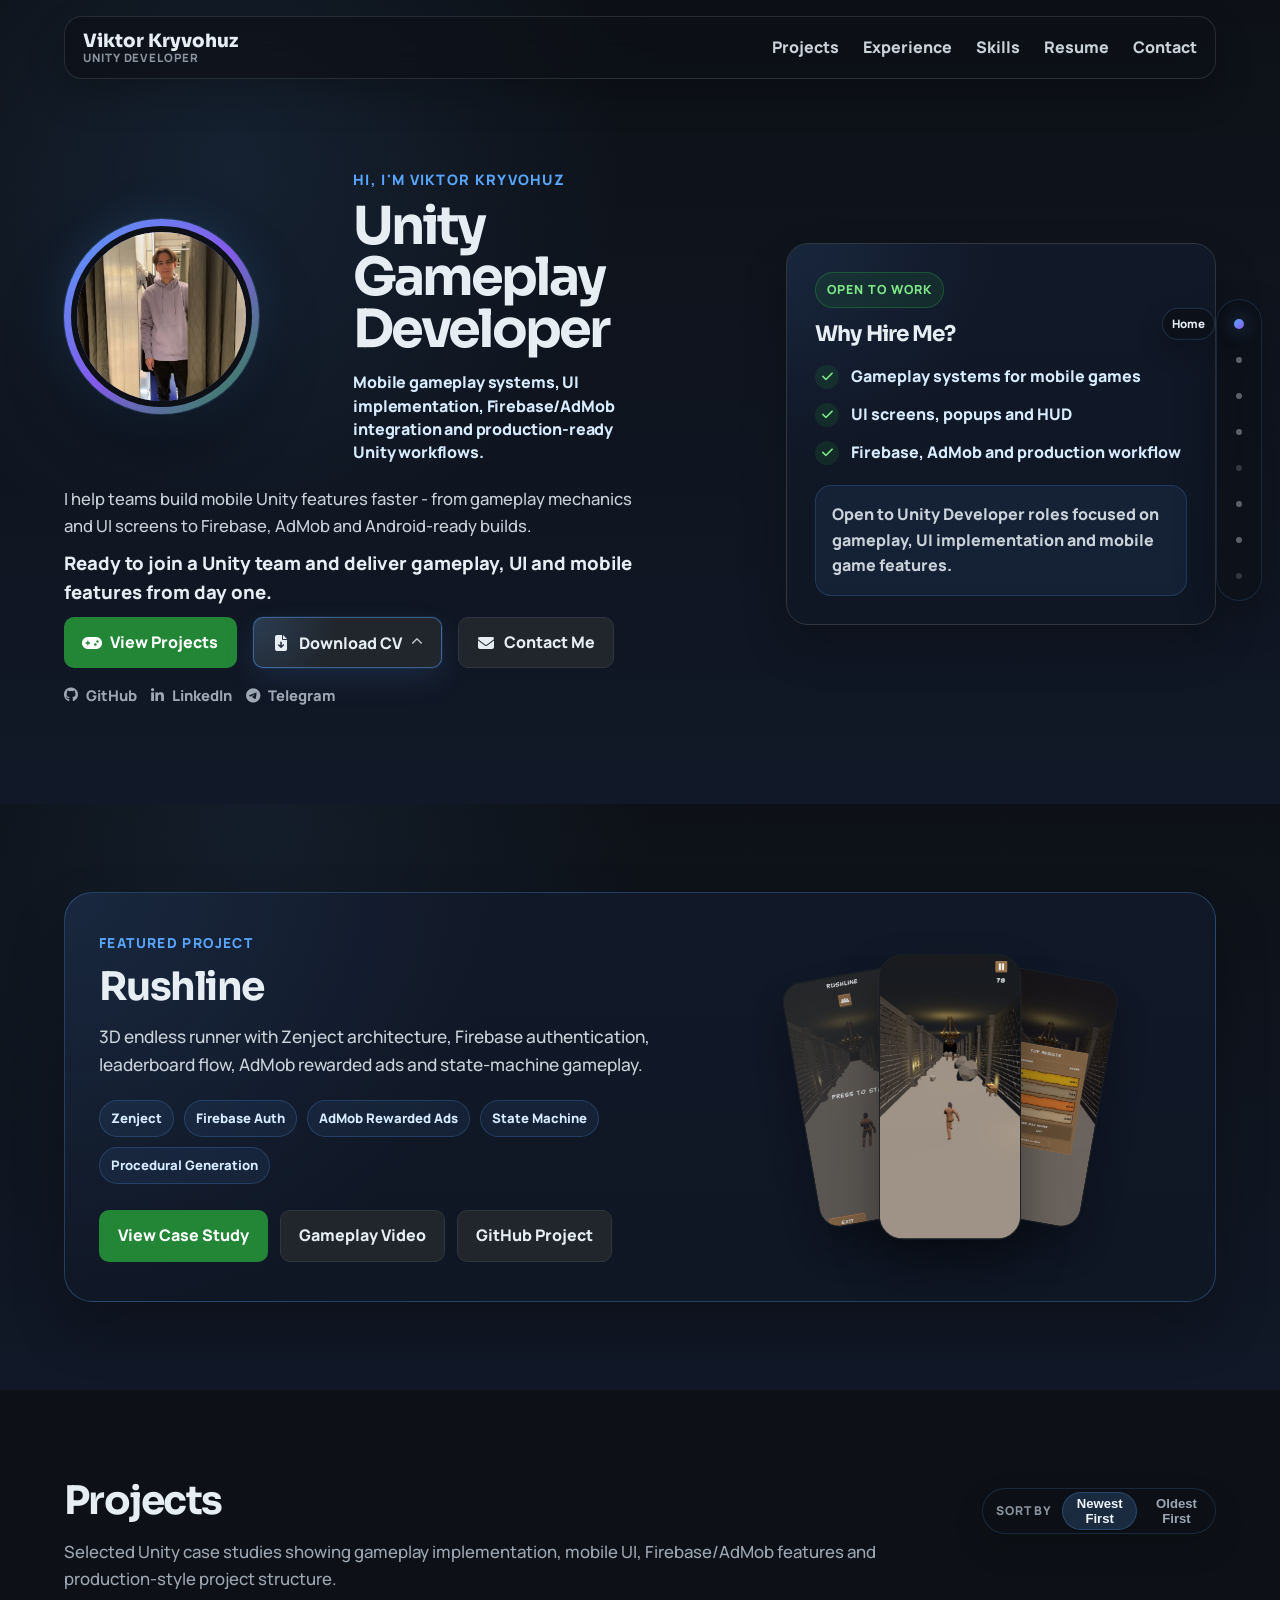
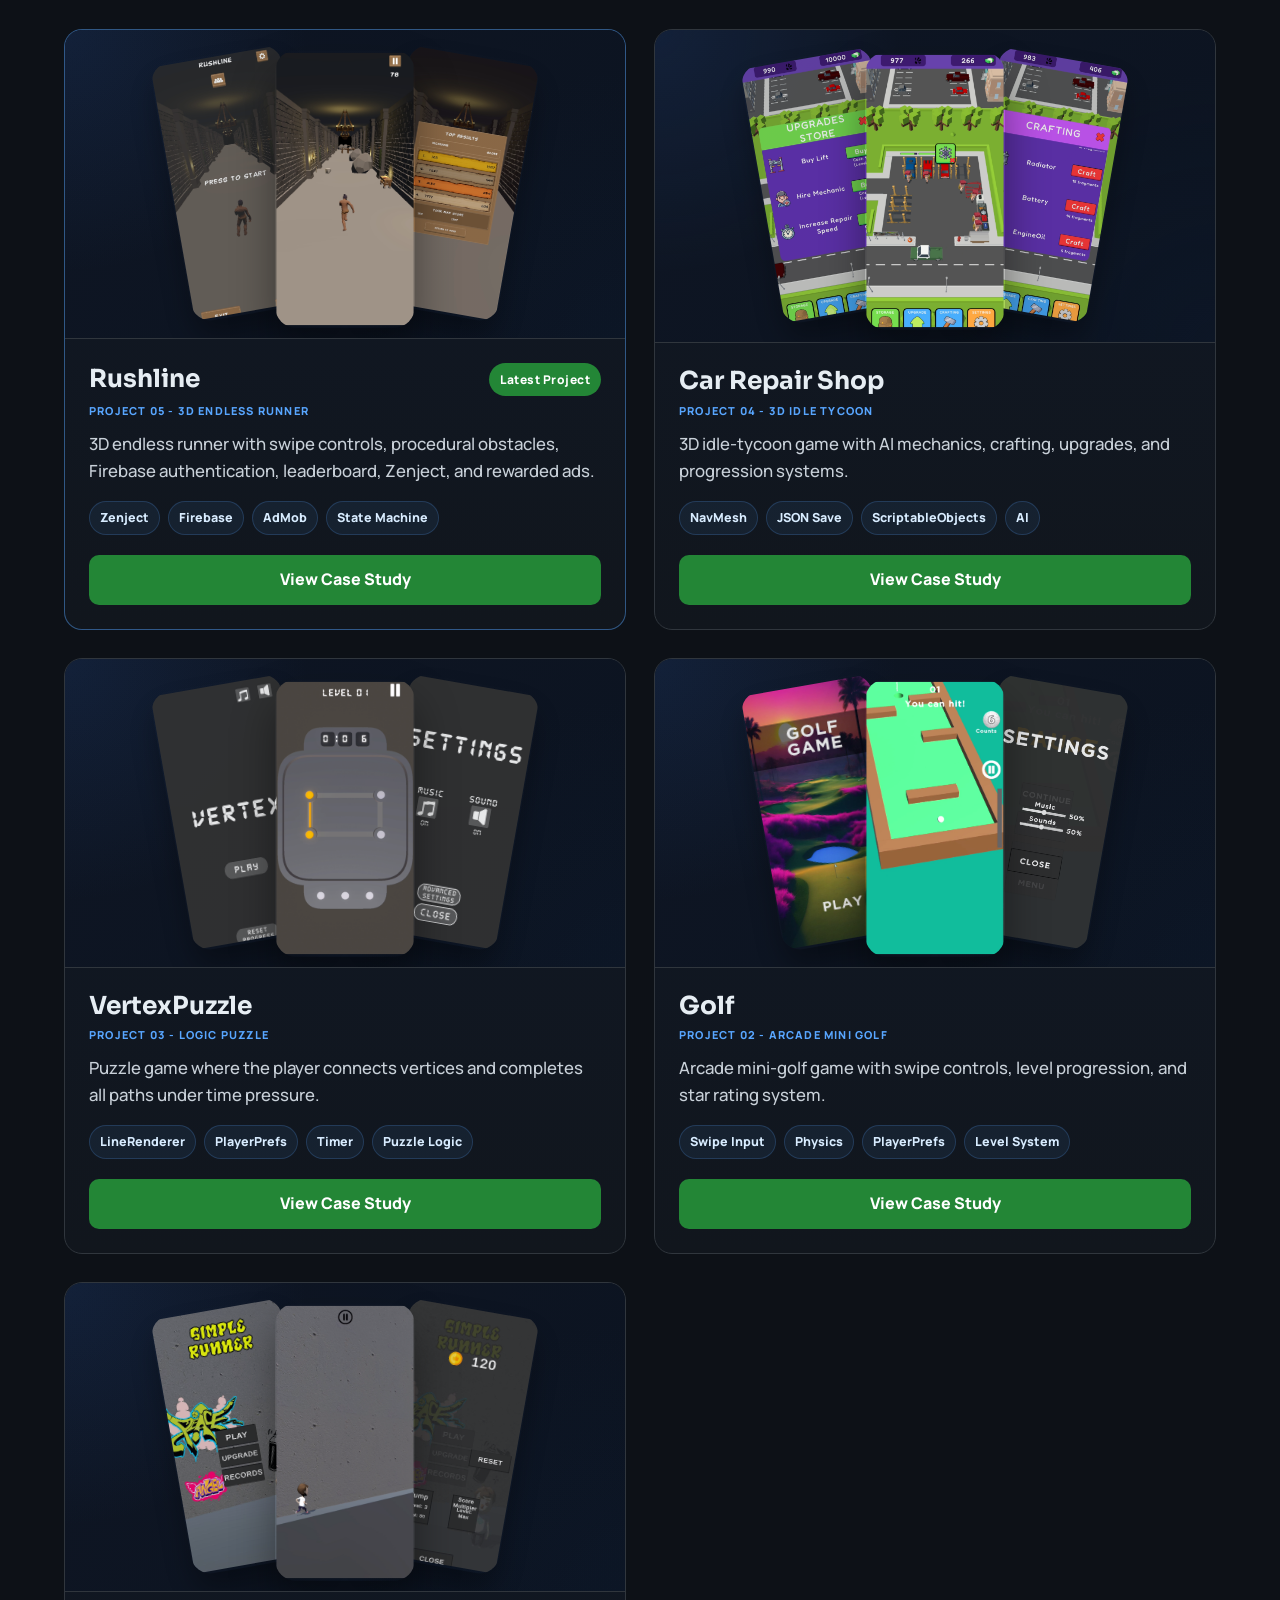
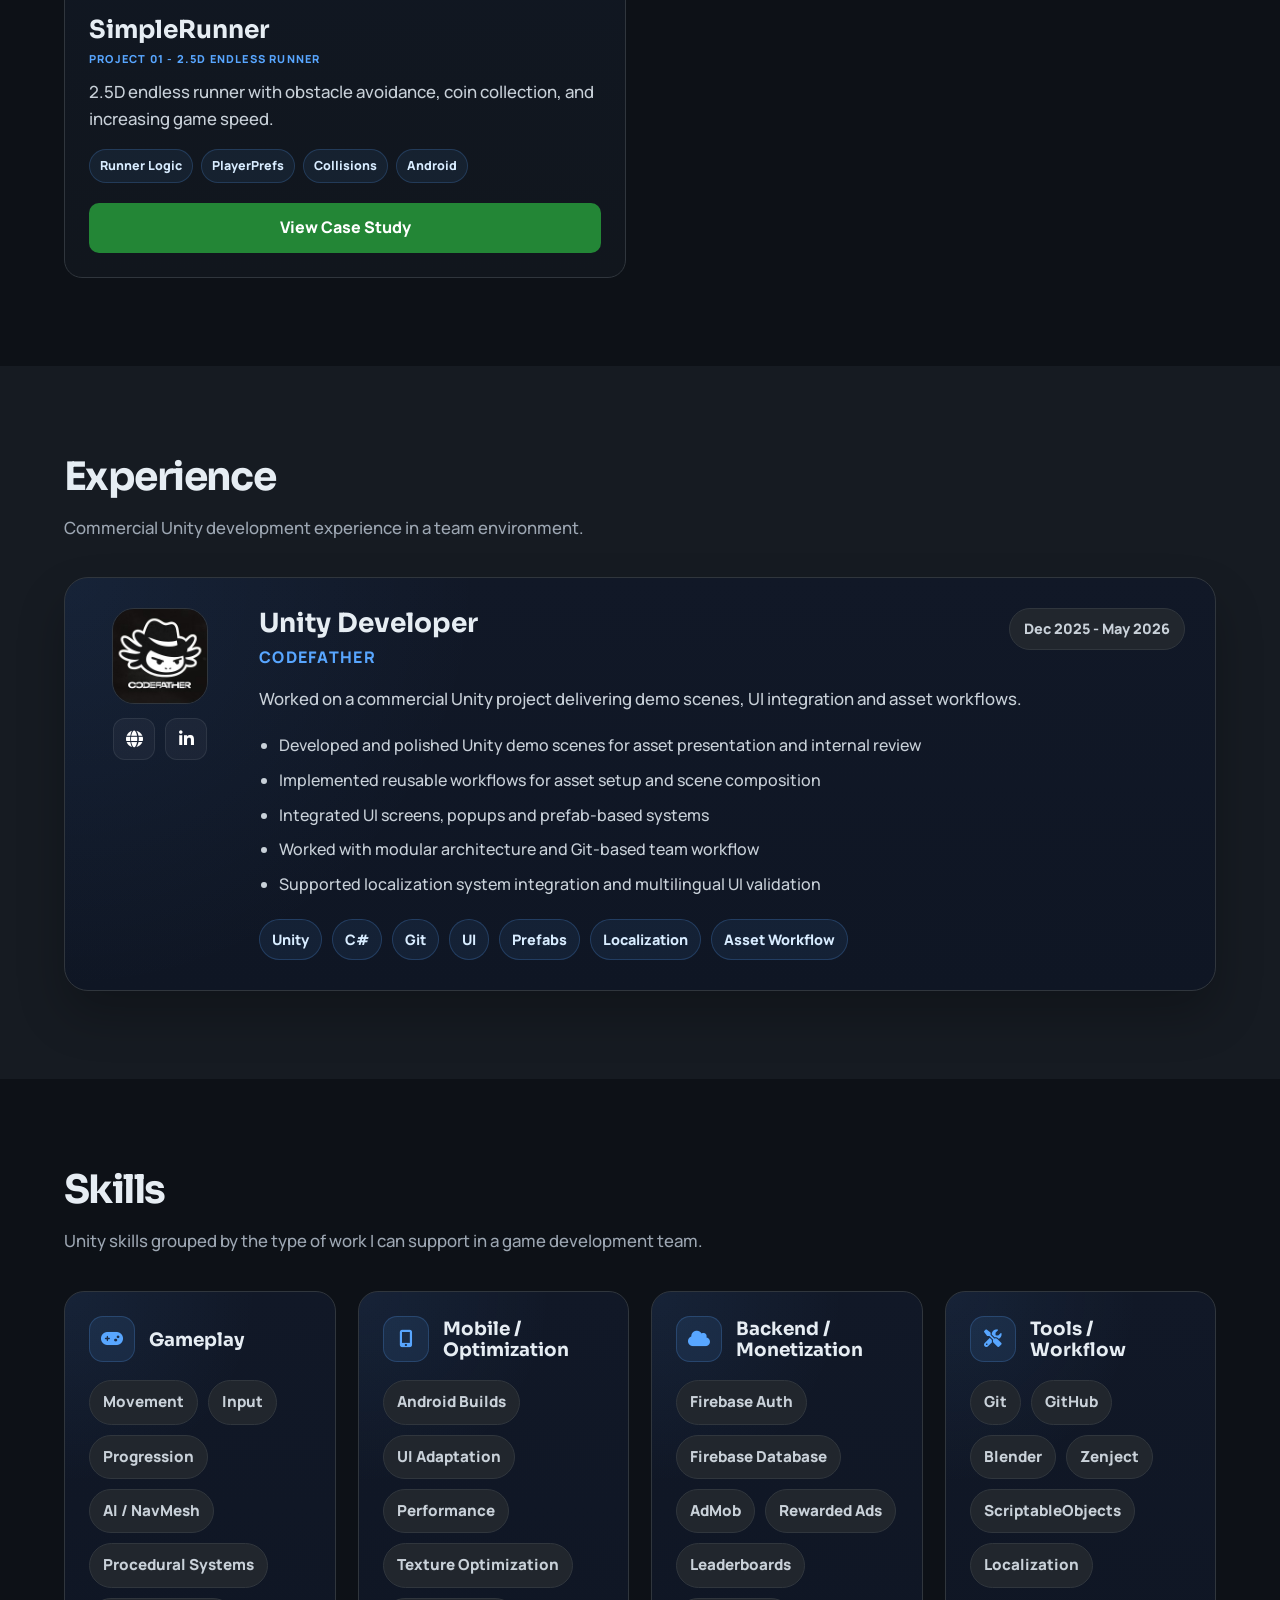
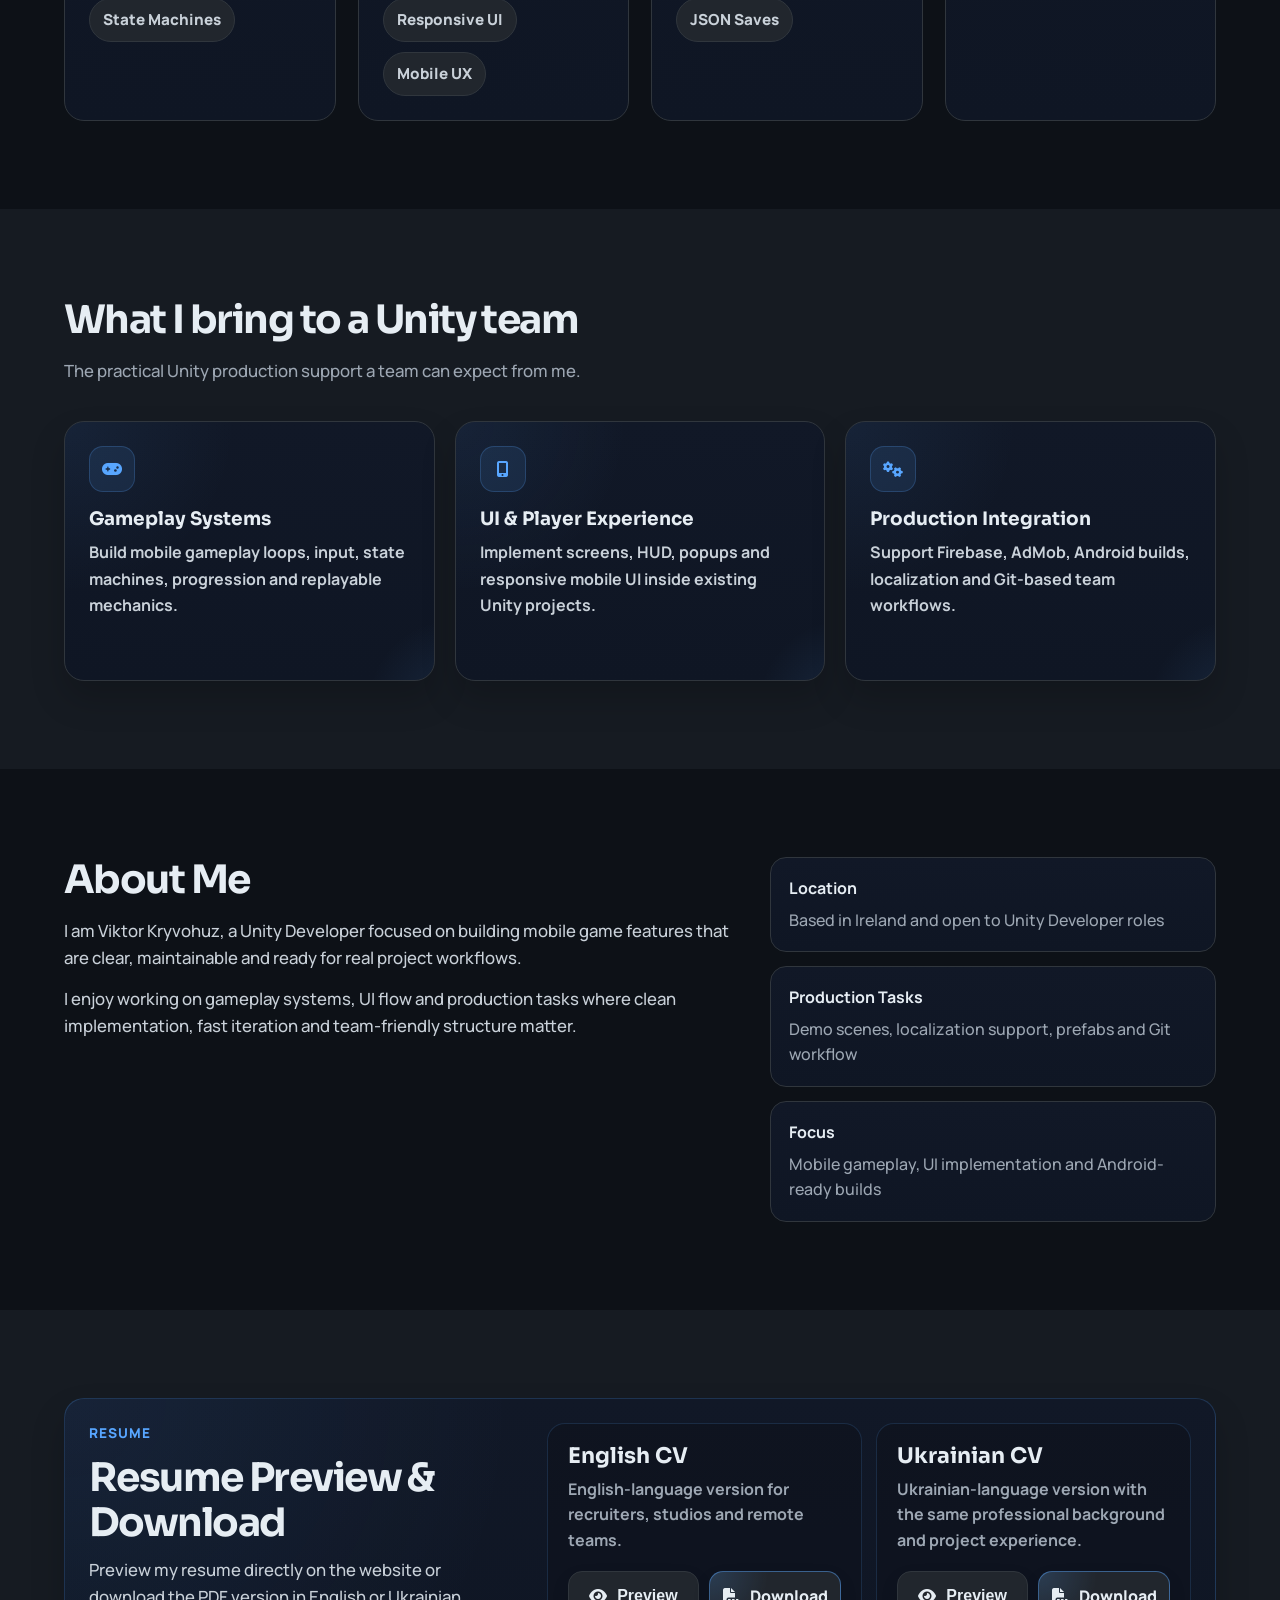
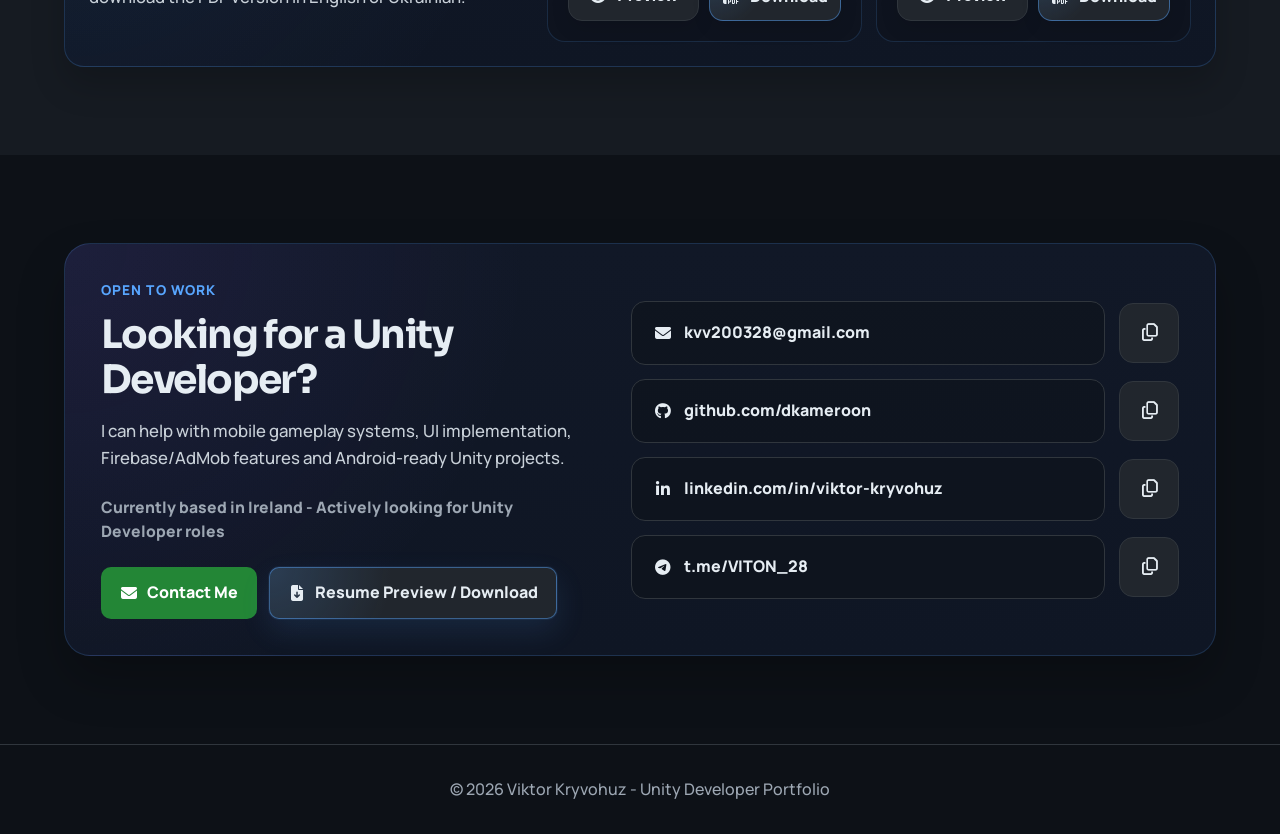
==== commit 48d4a9f0: "Fix mobile project media rendering on iPhone - simplify mobile rendering for project screenshots and" ====
--- a/index.html
+++ b/index.html
@@ -7,19 +7,25 @@
     <meta name="description" content="Unity Gameplay Developer focused on mobile game systems, UI implementation, Firebase/AdMob integration and production-ready Unity workflows.">
     <meta name="author" content="Viktor Kryvohuz">
     <meta name="robots" content="index, follow">
+    <meta name="theme-color" content="#0d1117">
     <link rel="canonical" href="https://dkameroon.github.io/">
 
     <meta property="og:type" content="website">
+    <meta property="og:site_name" content="Viktor Kryvohuz Portfolio">
     <meta property="og:url" content="https://dkameroon.github.io/">
     <meta property="og:title" content="Viktor Kryvohuz | Unity Gameplay Developer">
     <meta property="og:description" content="Unity Gameplay Developer focused on mobile game systems, UI implementation, Firebase/AdMob integration and production-ready Unity workflows.">
     <meta property="og:image" content="https://dkameroon.github.io/assets/images/portfolio-preview.png">
+    <meta property="og:image:type" content="image/png">
+    <meta property="og:image:width" content="1200">
+    <meta property="og:image:height" content="630">
     <meta property="og:image:alt" content="Viktor Kryvohuz Unity Developer portfolio preview">
 
     <meta name="twitter:card" content="summary_large_image">
     <meta name="twitter:title" content="Viktor Kryvohuz | Unity Gameplay Developer">
     <meta name="twitter:description" content="Unity Gameplay Developer focused on mobile game systems, UI implementation, Firebase/AdMob integration and production-ready Unity workflows.">
     <meta name="twitter:image" content="https://dkameroon.github.io/assets/images/portfolio-preview.png">
+    <meta name="twitter:image:alt" content="Viktor Kryvohuz Unity Developer portfolio preview">
 
     <link rel="icon" href="assets/images/favicon.svg" type="image/svg+xml">
 
--- a/style.css
+++ b/style.css
@@ -426,7 +426,6 @@
   opacity: 1;
   transform: translateY(0);
 }
-
 
 .about-grid {
   display: grid;
@@ -3226,14 +3225,20 @@
   position: relative;
   width: clamp(195px, 15vw, 238px);
   aspect-ratio: 1;
+  display: block;
   border-radius: 50%;
   padding: 7px;
+  overflow: hidden;
+  isolation: isolate;
   background: linear-gradient(
     135deg,
     rgba(88, 166, 255, 0.95),
     rgba(139, 92, 246, 0.95),
     rgba(46, 160, 67, 0.82)
   );
+  background-clip: padding-box;
+  transform: translateZ(0);
+  -webkit-transform: translateZ(0);
   box-shadow:
     0 0 0 1px rgba(88, 166, 255, 0.18),
     0 28px 58px rgba(0, 0, 0, 0.34),
@@ -3257,10 +3262,15 @@
 .hero-avatar {
   width: 100%;
   height: 100%;
+  display: block;
   object-fit: cover;
   object-position: center;
   border-radius: inherit;
   border: 6px solid #0d1117;
+  transform: translateZ(0);
+  -webkit-transform: translateZ(0);
+  backface-visibility: hidden;
+  -webkit-backface-visibility: hidden;
 }
 
 .hero-heading-block {
@@ -3321,6 +3331,20 @@
 
   .hero-avatar-frame {
     width: 170px;
+    padding: 0;
+    background: none;
+    border: 3px solid rgba(88, 166, 255, 0.5);
+    box-shadow:
+      0 16px 32px rgba(0, 0, 0, 0.28),
+      0 0 0 1px rgba(88, 166, 255, 0.1);
+  }
+
+  .hero-avatar-frame::before {
+    display: none;
+  }
+
+  .hero-avatar {
+    border-width: 0;
   }
 
   .hero-heading-block h1 {
@@ -4570,6 +4594,42 @@
     aspect-ratio: 9 / 20 !important;
   }
 
+  .project-page-section .mobile-shot:not(.video-card),
+  .project-page-section .mobile-shot.gif-card:not(.video-card) {
+    display: block !important;
+    width: min(100%, 288px) !important;
+    max-width: 288px !important;
+    height: auto !important;
+    min-height: 0 !important;
+    aspect-ratio: auto !important;
+    margin: 0 auto !important;
+    background: transparent !important;
+    line-height: 0 !important;
+    contain: none !important;
+    border: 0 !important;
+    box-shadow: none !important;
+    overflow: visible !important;
+    transform: none !important;
+    -webkit-transform: none !important;
+  }
+
+  .project-page-section .mobile-shot,
+  .project-page-section .mobile-shot.gif-card,
+  .project-page-section .mobile-shot.video-card {
+    display: block !important;
+    align-items: initial !important;
+    justify-content: initial !important;
+  }
+
+  .project-page-section .mobile-shot.video-card {
+    width: min(100%, 288px) !important;
+    max-width: 288px !important;
+    aspect-ratio: 9 / 20 !important;
+    min-height: 0 !important;
+    height: auto !important;
+    overflow: hidden !important;
+  }
+
   .mobile-shot img,
   .mobile-shot.gif-card img,
   .mobile-shot video,
@@ -4585,6 +4645,35 @@
   .mobile-shot img,
   .mobile-shot.gif-card img {
     object-fit: contain !important;
+  }
+
+  .project-page-section .mobile-shot:not(.video-card) img,
+  .project-page-section .mobile-shot.gif-card:not(.video-card) img {
+    width: 100% !important;
+    height: auto !important;
+    min-height: 0 !important;
+    max-width: 100% !important;
+    object-fit: unset !important;
+    object-position: center top !important;
+    opacity: 1 !important;
+    visibility: visible !important;
+    display: block !important;
+    transform: none !important;
+    -webkit-transform: none !important;
+    backface-visibility: visible !important;
+    -webkit-backface-visibility: visible !important;
+    contain: none !important;
+  }
+
+  .project-page-section .mobile-shot.video-card video {
+    width: 100% !important;
+    height: 100% !important;
+    min-height: 0 !important;
+    display: block !important;
+    object-fit: cover !important;
+    object-position: center top !important;
+    transform: none !important;
+    -webkit-transform: none !important;
   }
 
   .contact-row {
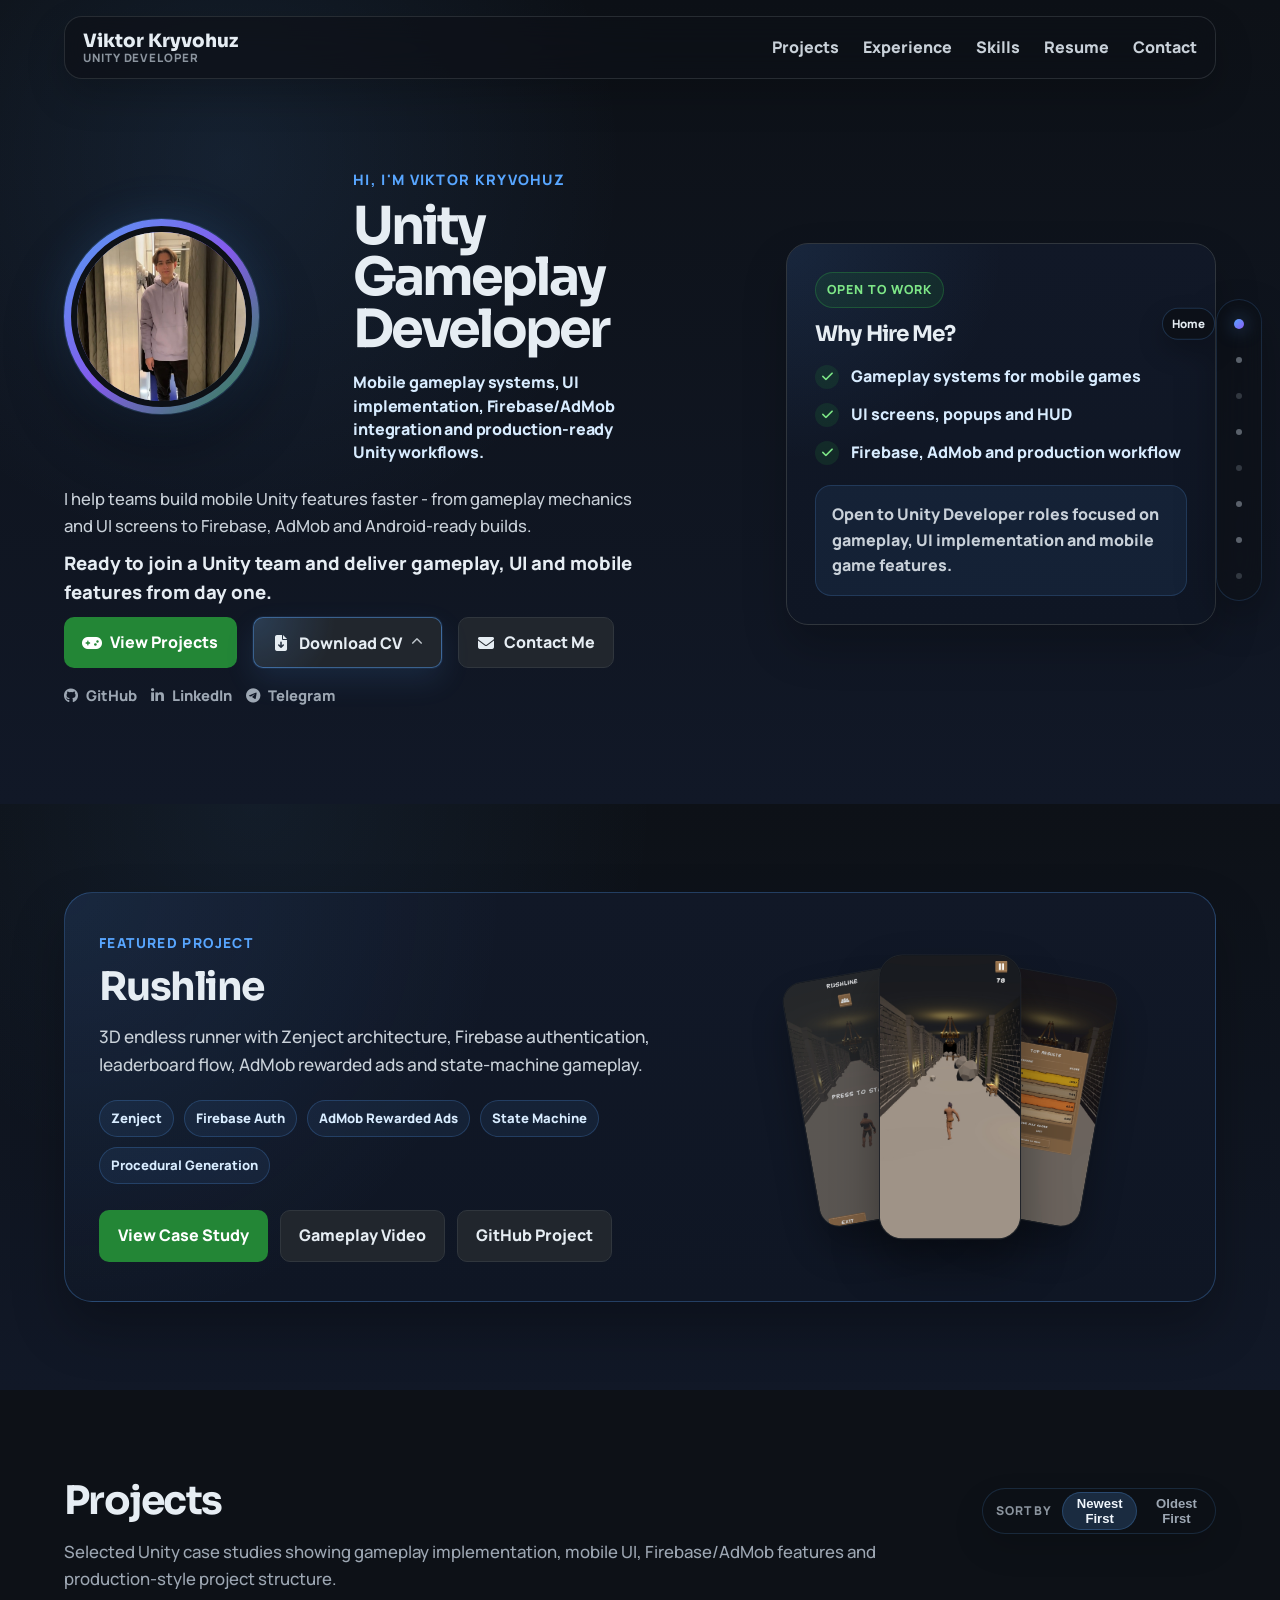
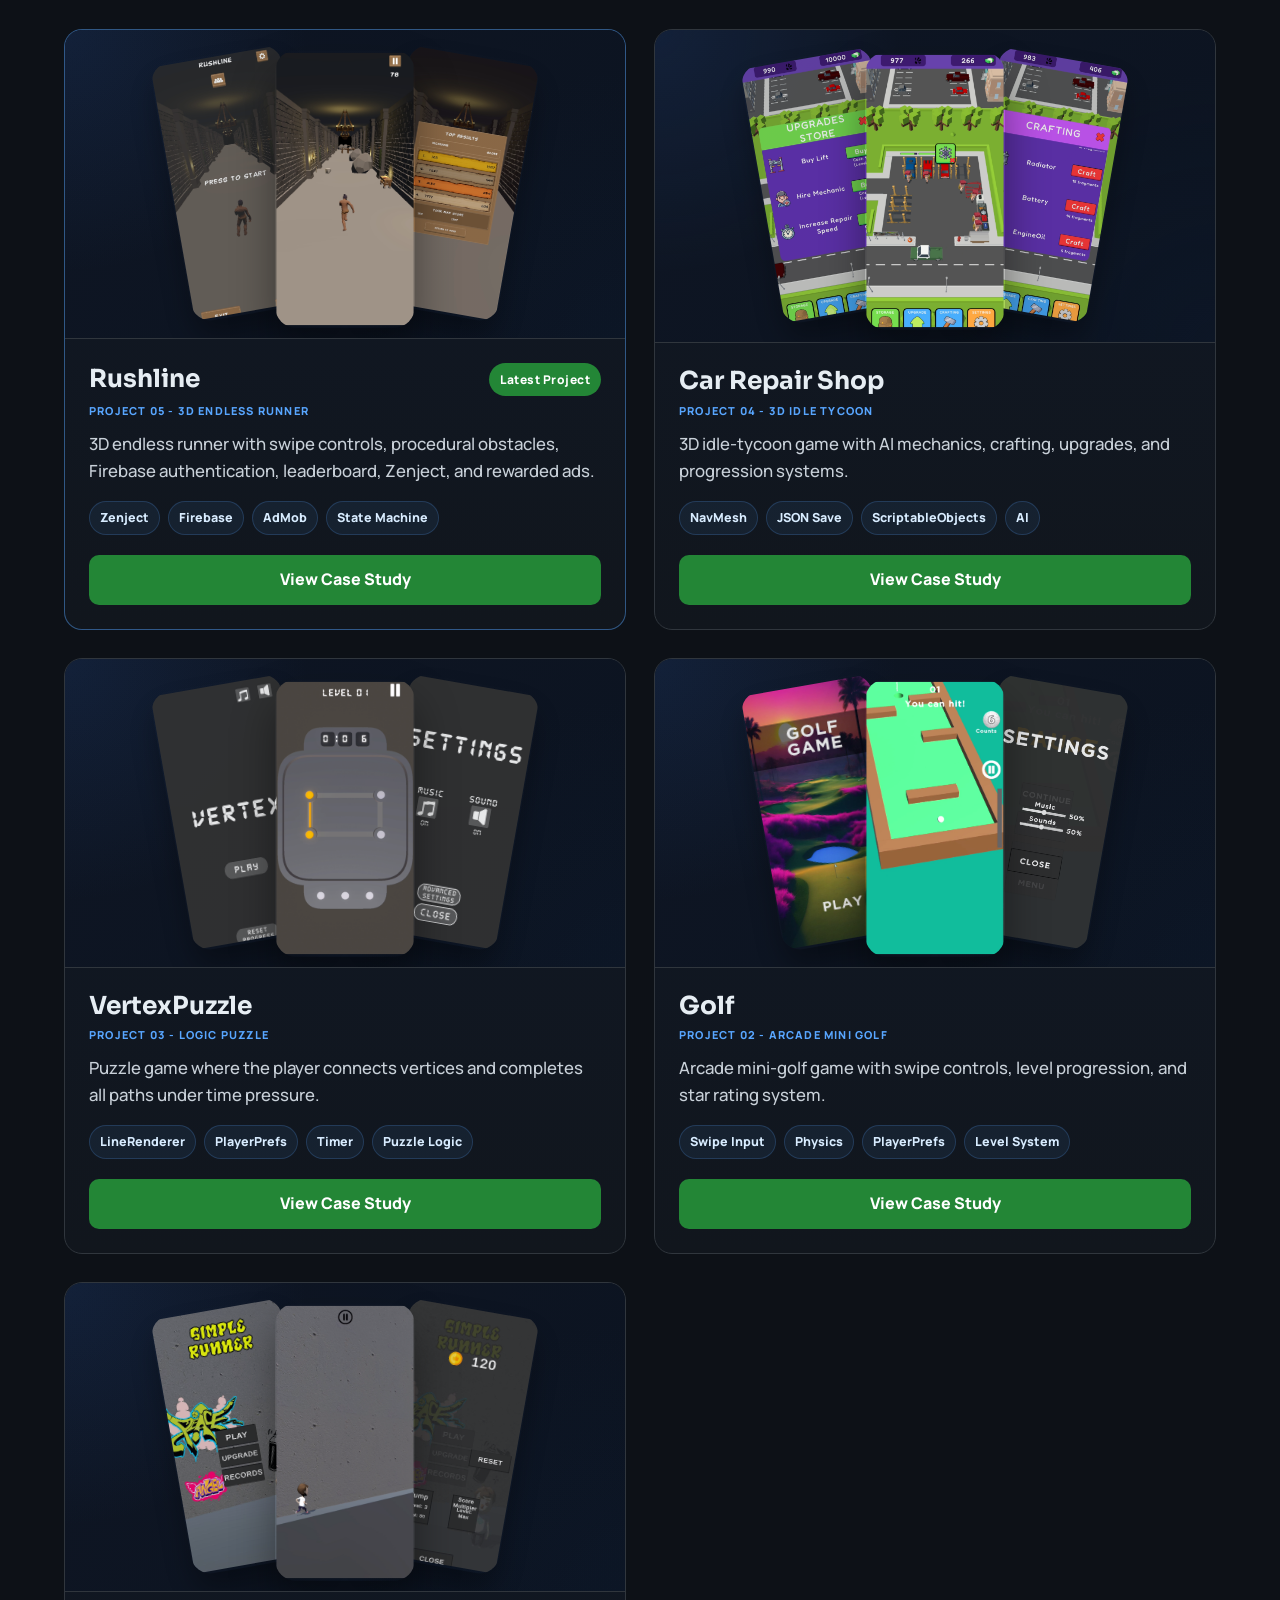
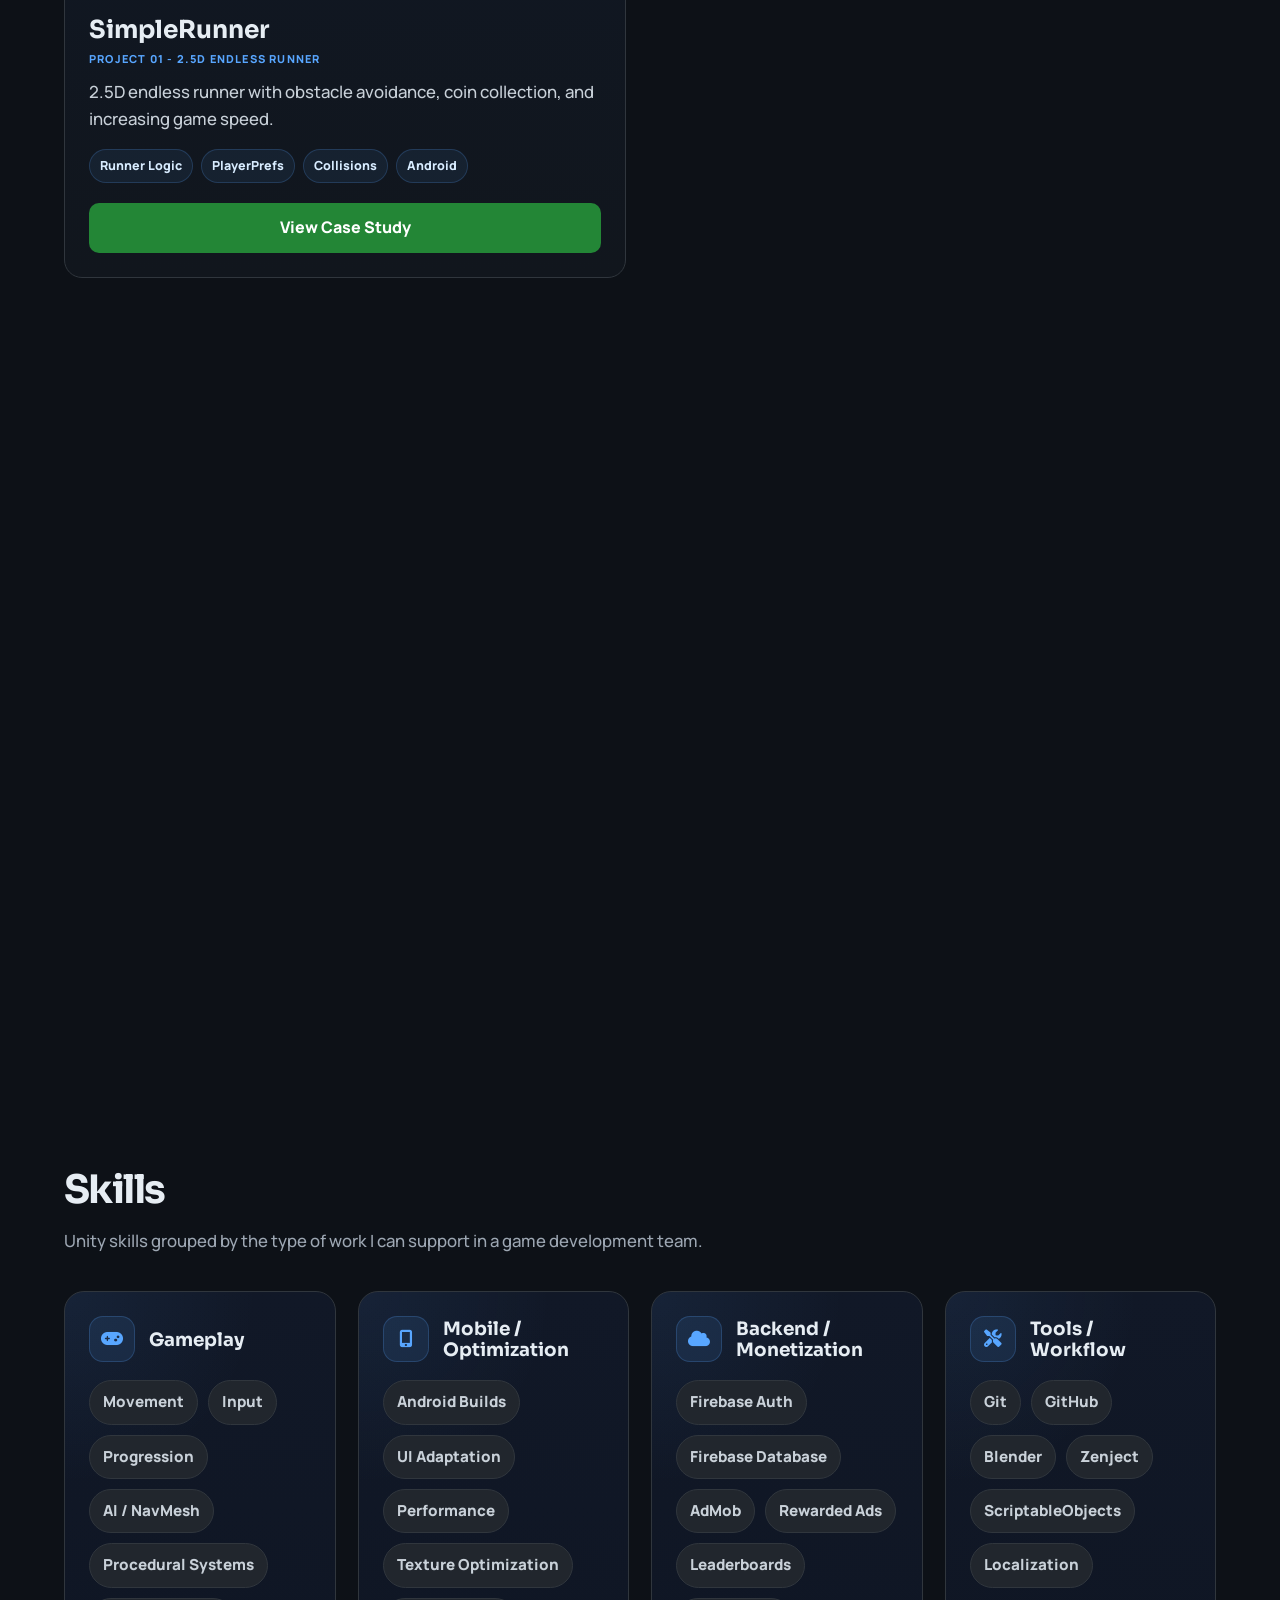
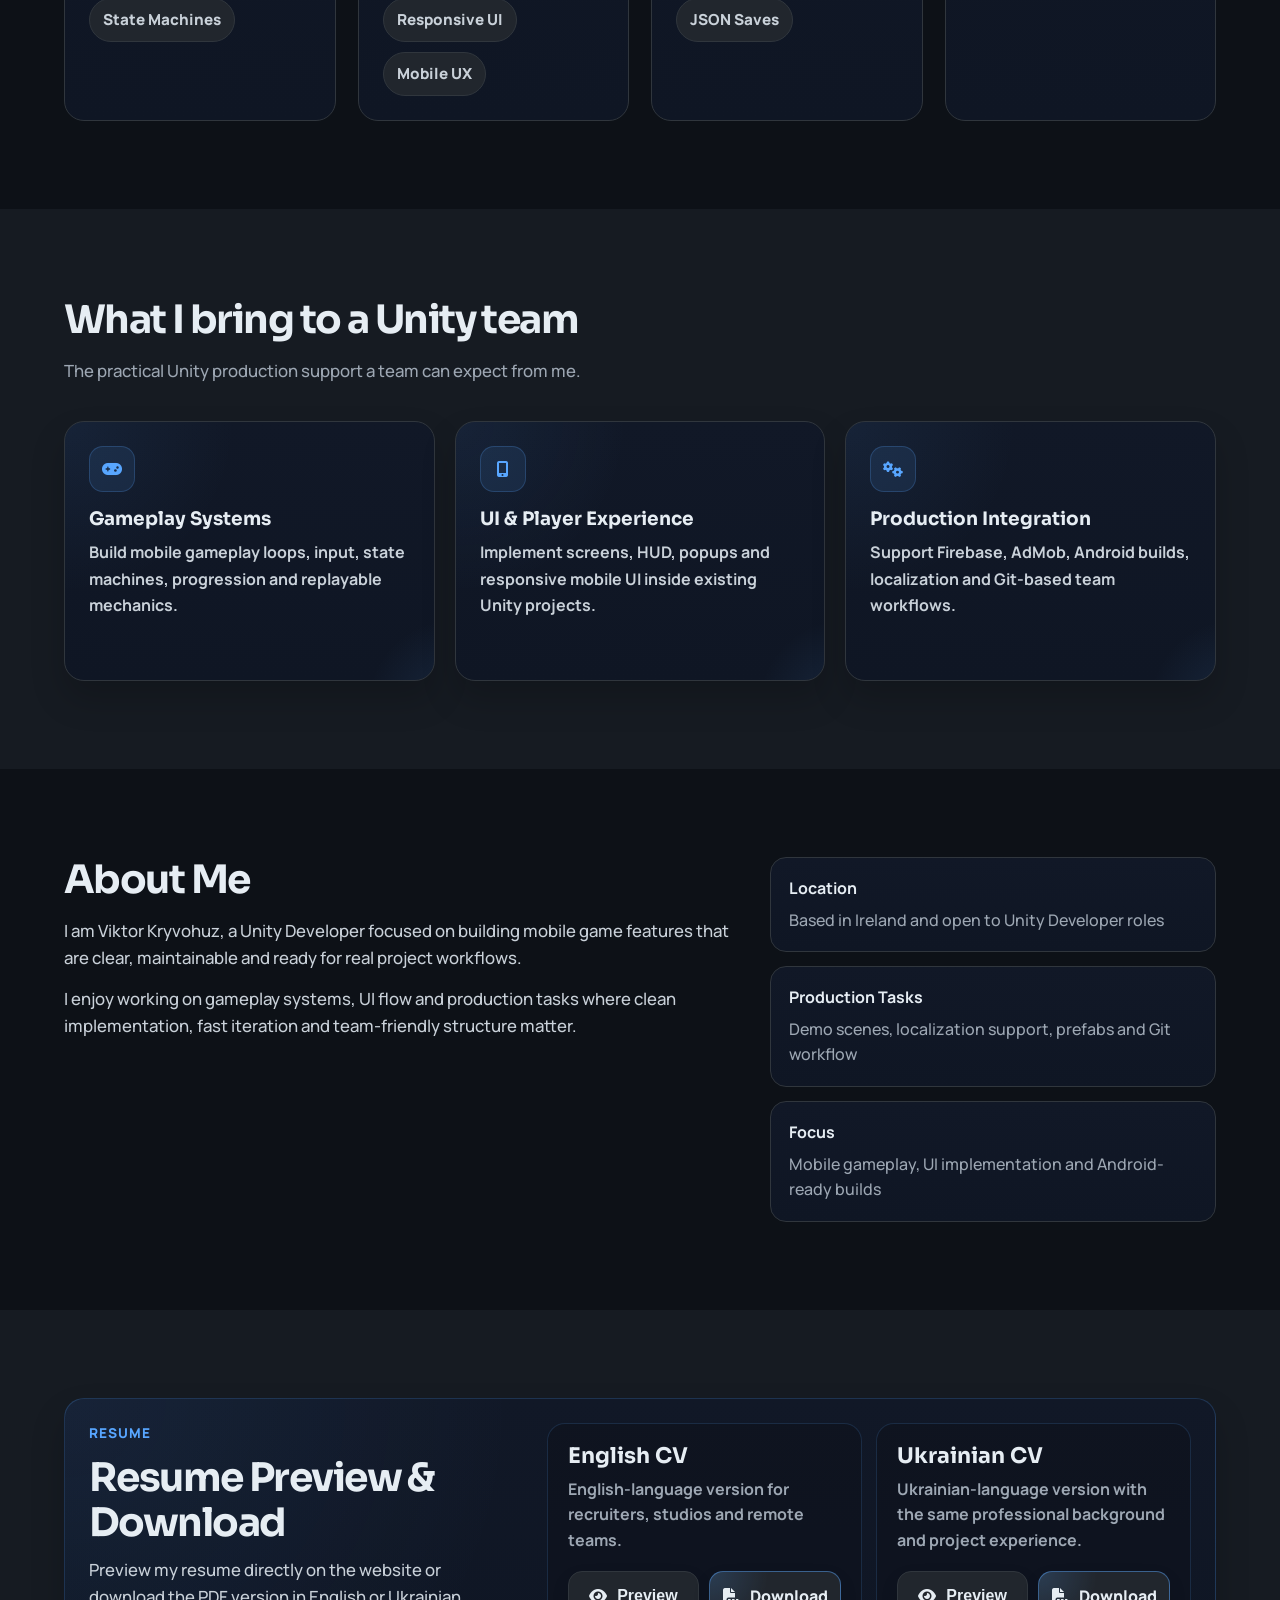
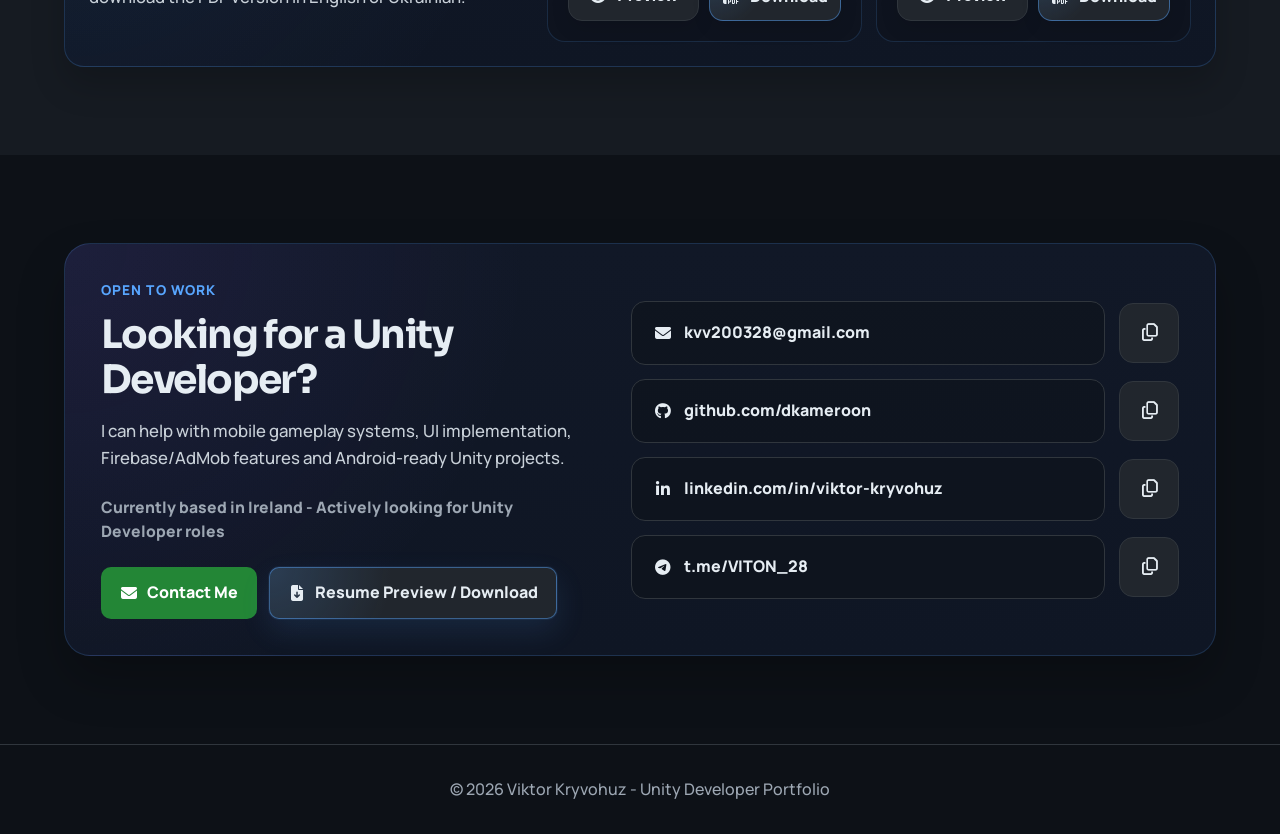
==== commit bd971f93: "Fix social preview metadata and safe gameplay media animation - add safer gameplay media reveal anim" ====
--- a/index.html
+++ b/index.html
@@ -15,16 +15,18 @@
     <meta property="og:url" content="https://dkameroon.github.io/">
     <meta property="og:title" content="Viktor Kryvohuz | Unity Gameplay Developer">
     <meta property="og:description" content="Unity Gameplay Developer focused on mobile game systems, UI implementation, Firebase/AdMob integration and production-ready Unity workflows.">
-    <meta property="og:image" content="https://dkameroon.github.io/assets/images/portfolio-preview.png">
+    <meta property="og:image" content="https://dkameroon.github.io/assets/images/portfolio-preview.png?v=2">
+    <meta property="og:image:secure_url" content="https://dkameroon.github.io/assets/images/portfolio-preview.png?v=2">
     <meta property="og:image:type" content="image/png">
     <meta property="og:image:width" content="1200">
     <meta property="og:image:height" content="630">
     <meta property="og:image:alt" content="Viktor Kryvohuz Unity Developer portfolio preview">
 
     <meta name="twitter:card" content="summary_large_image">
+    <meta name="twitter:url" content="https://dkameroon.github.io/">
     <meta name="twitter:title" content="Viktor Kryvohuz | Unity Gameplay Developer">
     <meta name="twitter:description" content="Unity Gameplay Developer focused on mobile game systems, UI implementation, Firebase/AdMob integration and production-ready Unity workflows.">
-    <meta name="twitter:image" content="https://dkameroon.github.io/assets/images/portfolio-preview.png">
+    <meta name="twitter:image" content="https://dkameroon.github.io/assets/images/portfolio-preview.png?v=2">
     <meta name="twitter:image:alt" content="Viktor Kryvohuz Unity Developer portfolio preview">
 
     <link rel="icon" href="assets/images/favicon.svg" type="image/svg+xml">
--- a/style.css
+++ b/style.css
@@ -423,6 +423,19 @@
 .skill-category.visible,
 .experience-card.visible,
 .contact-layout.visible {
+  opacity: 1;
+  transform: translateY(0);
+}
+
+.media-grid.media-grid-reveal {
+  opacity: 0;
+  transform: translateY(22px);
+  transition:
+    opacity 0.72s ease,
+    transform 0.72s ease;
+}
+
+.media-grid.media-grid-reveal.media-grid-visible {
   opacity: 1;
   transform: translateY(0);
 }
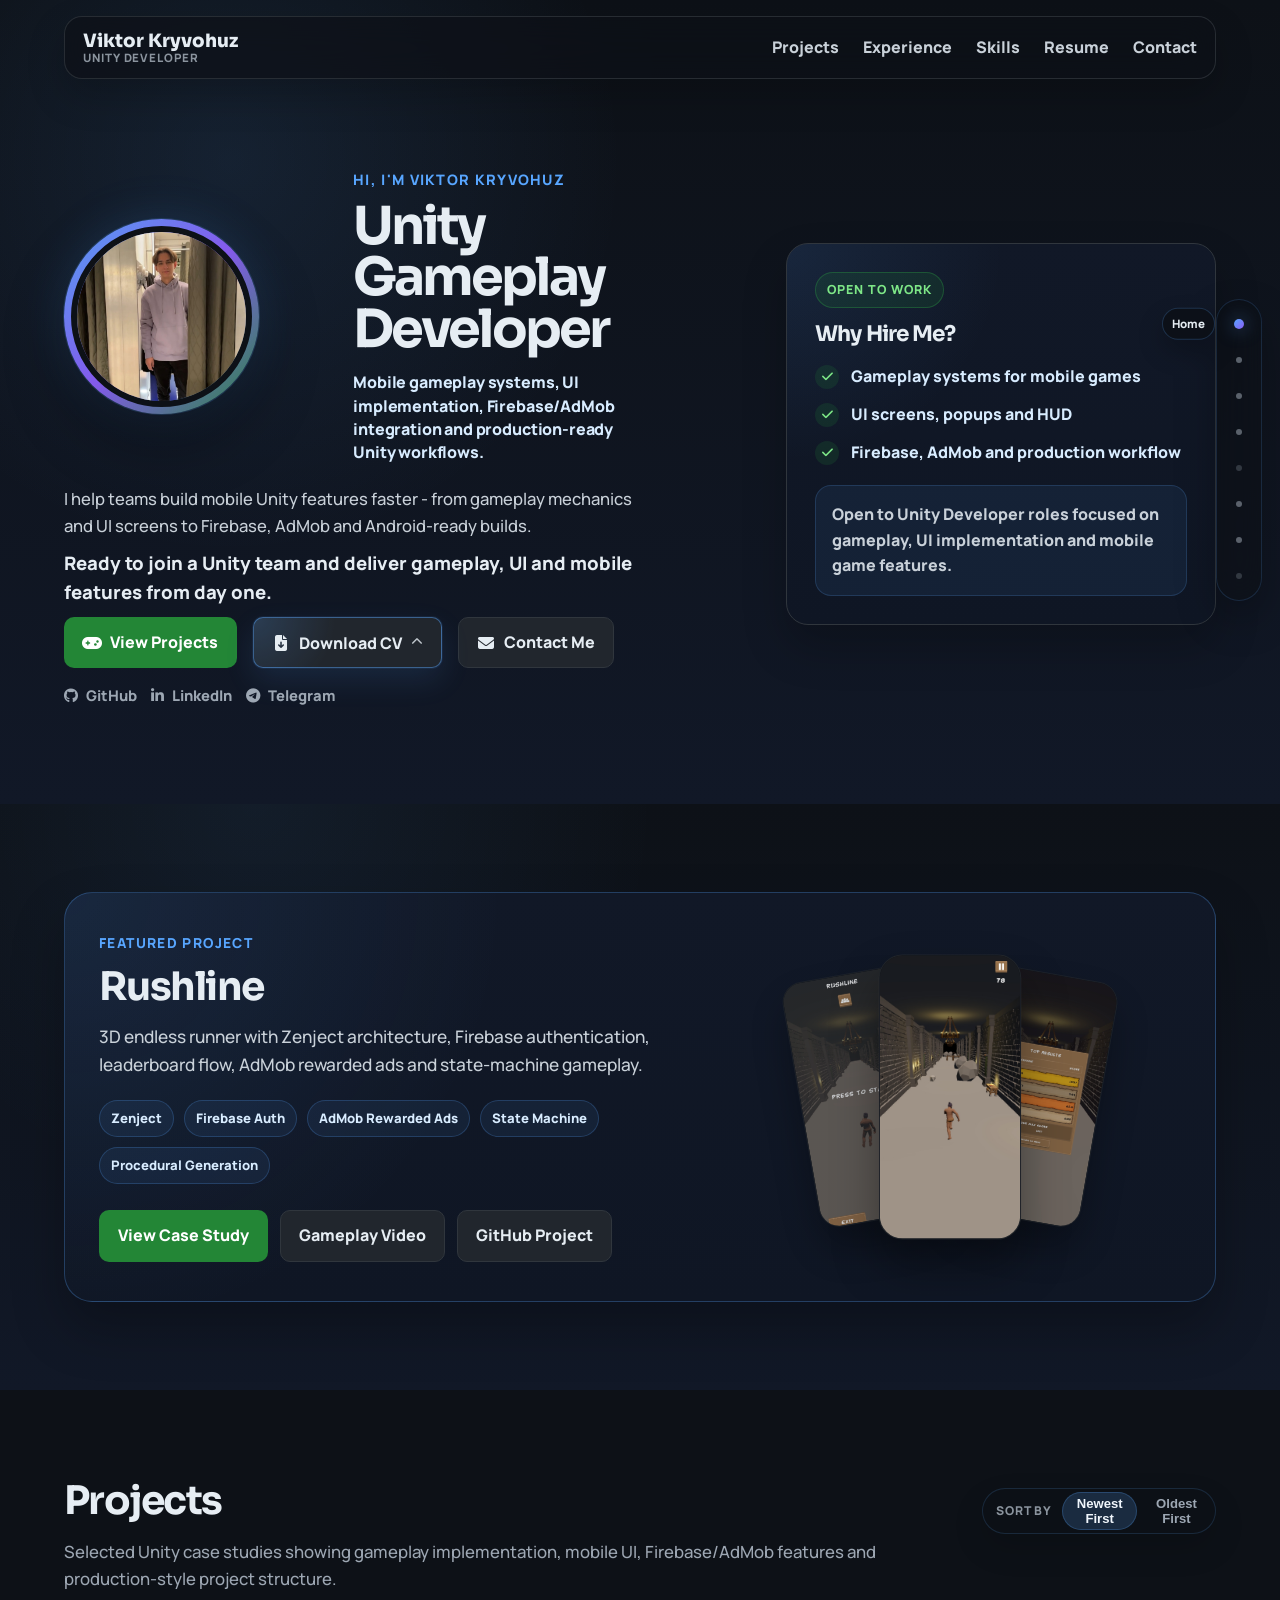
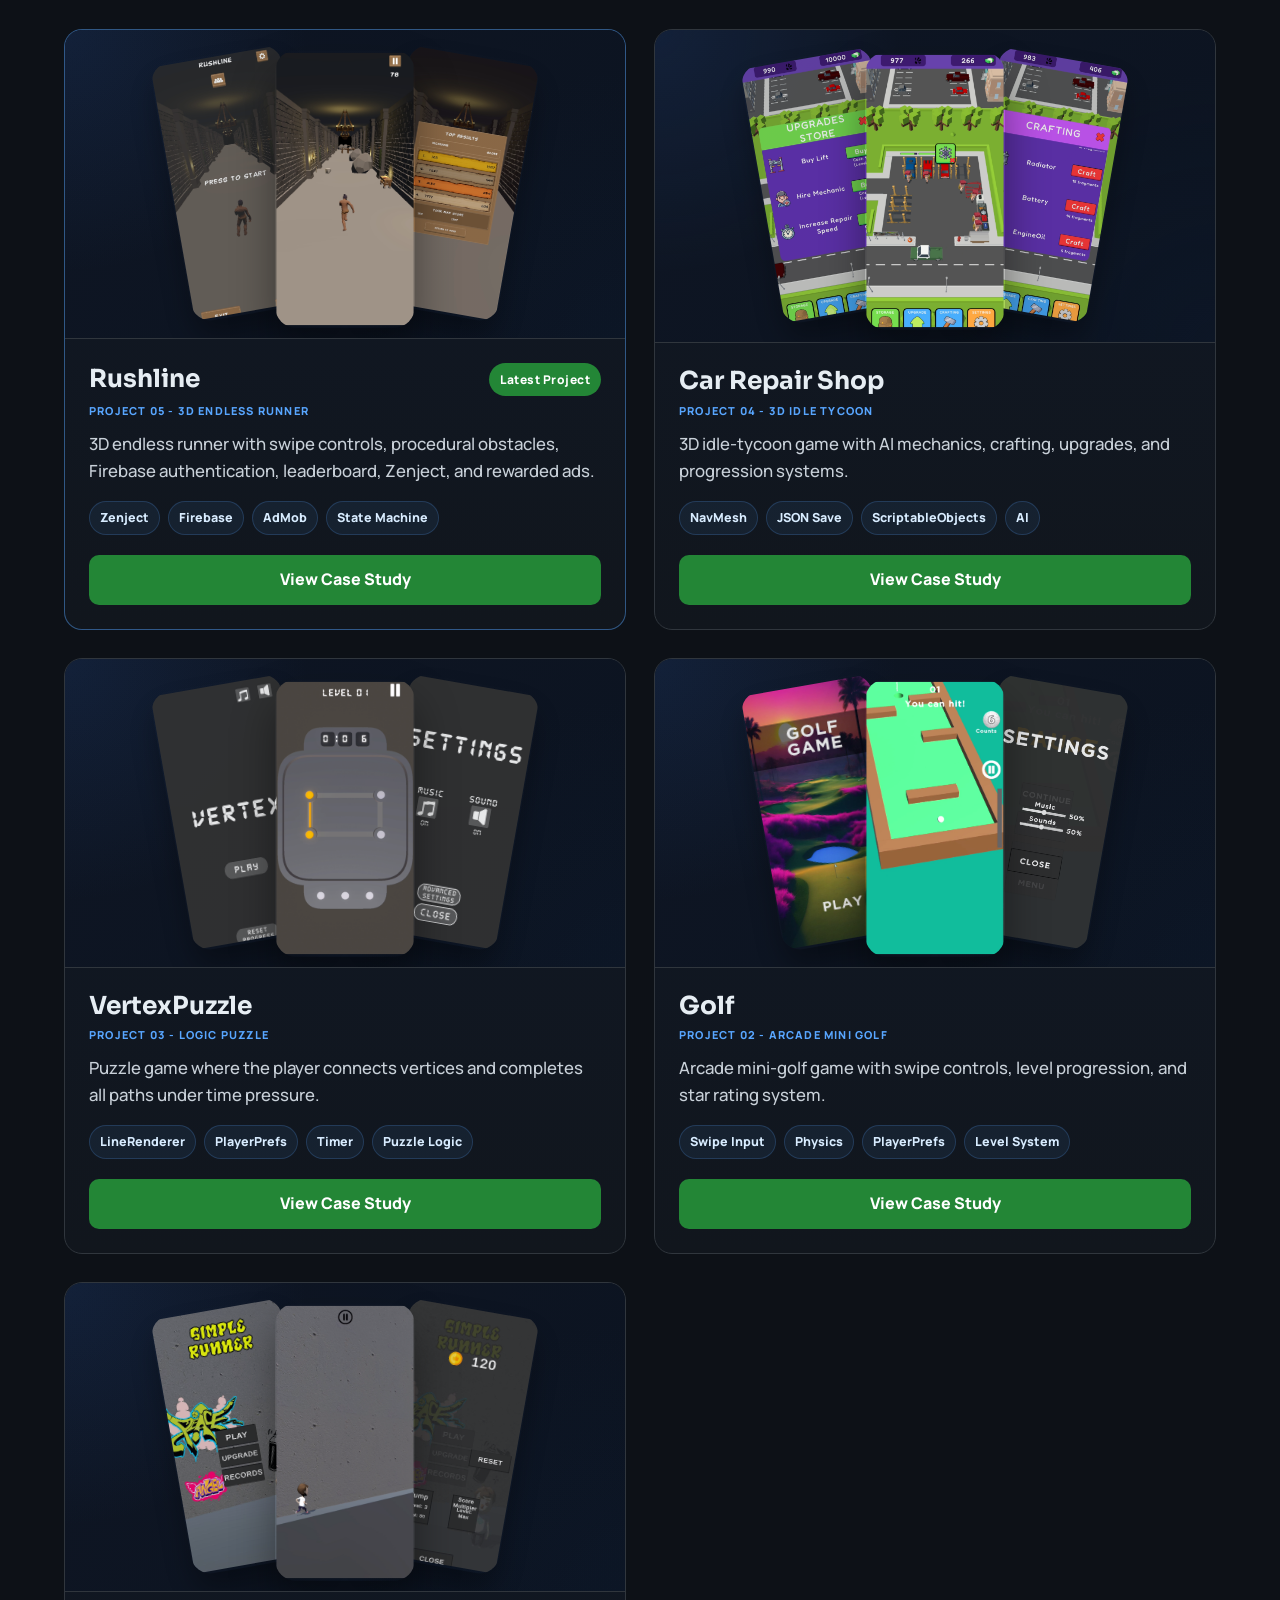
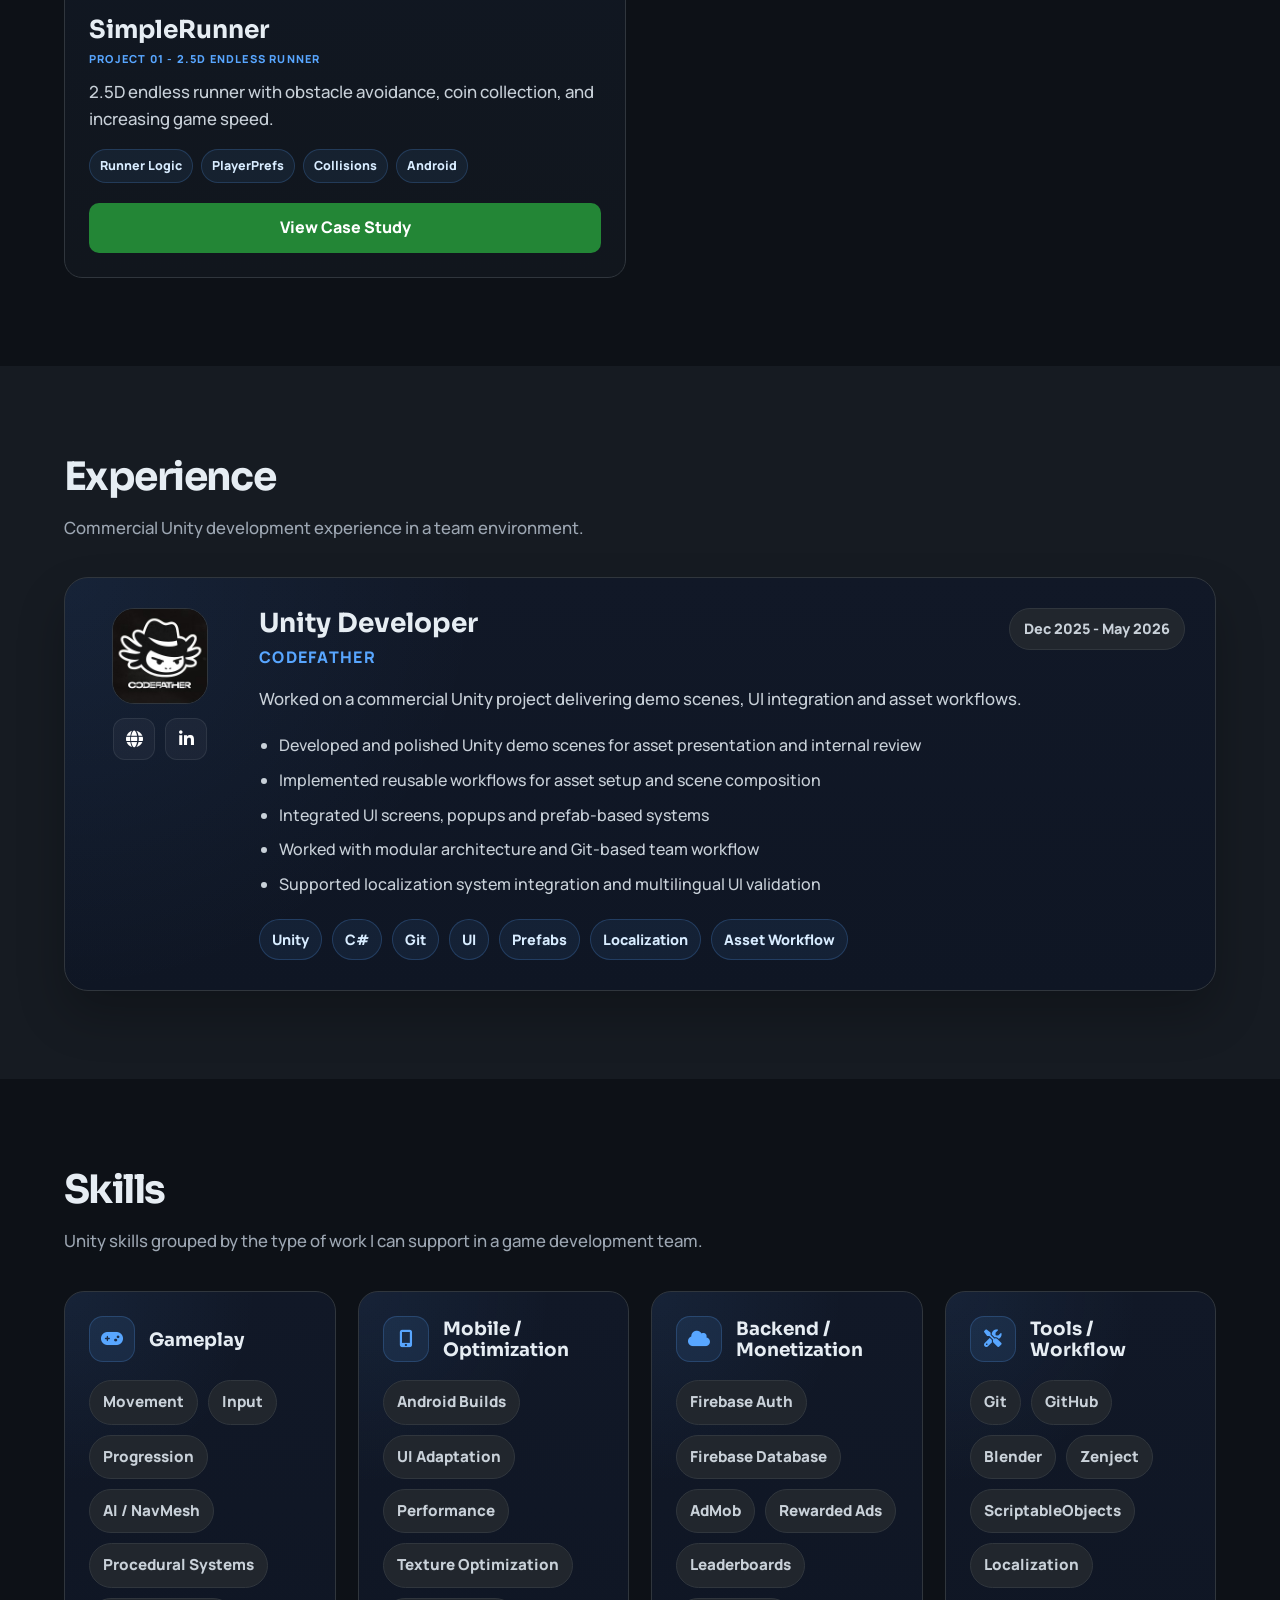
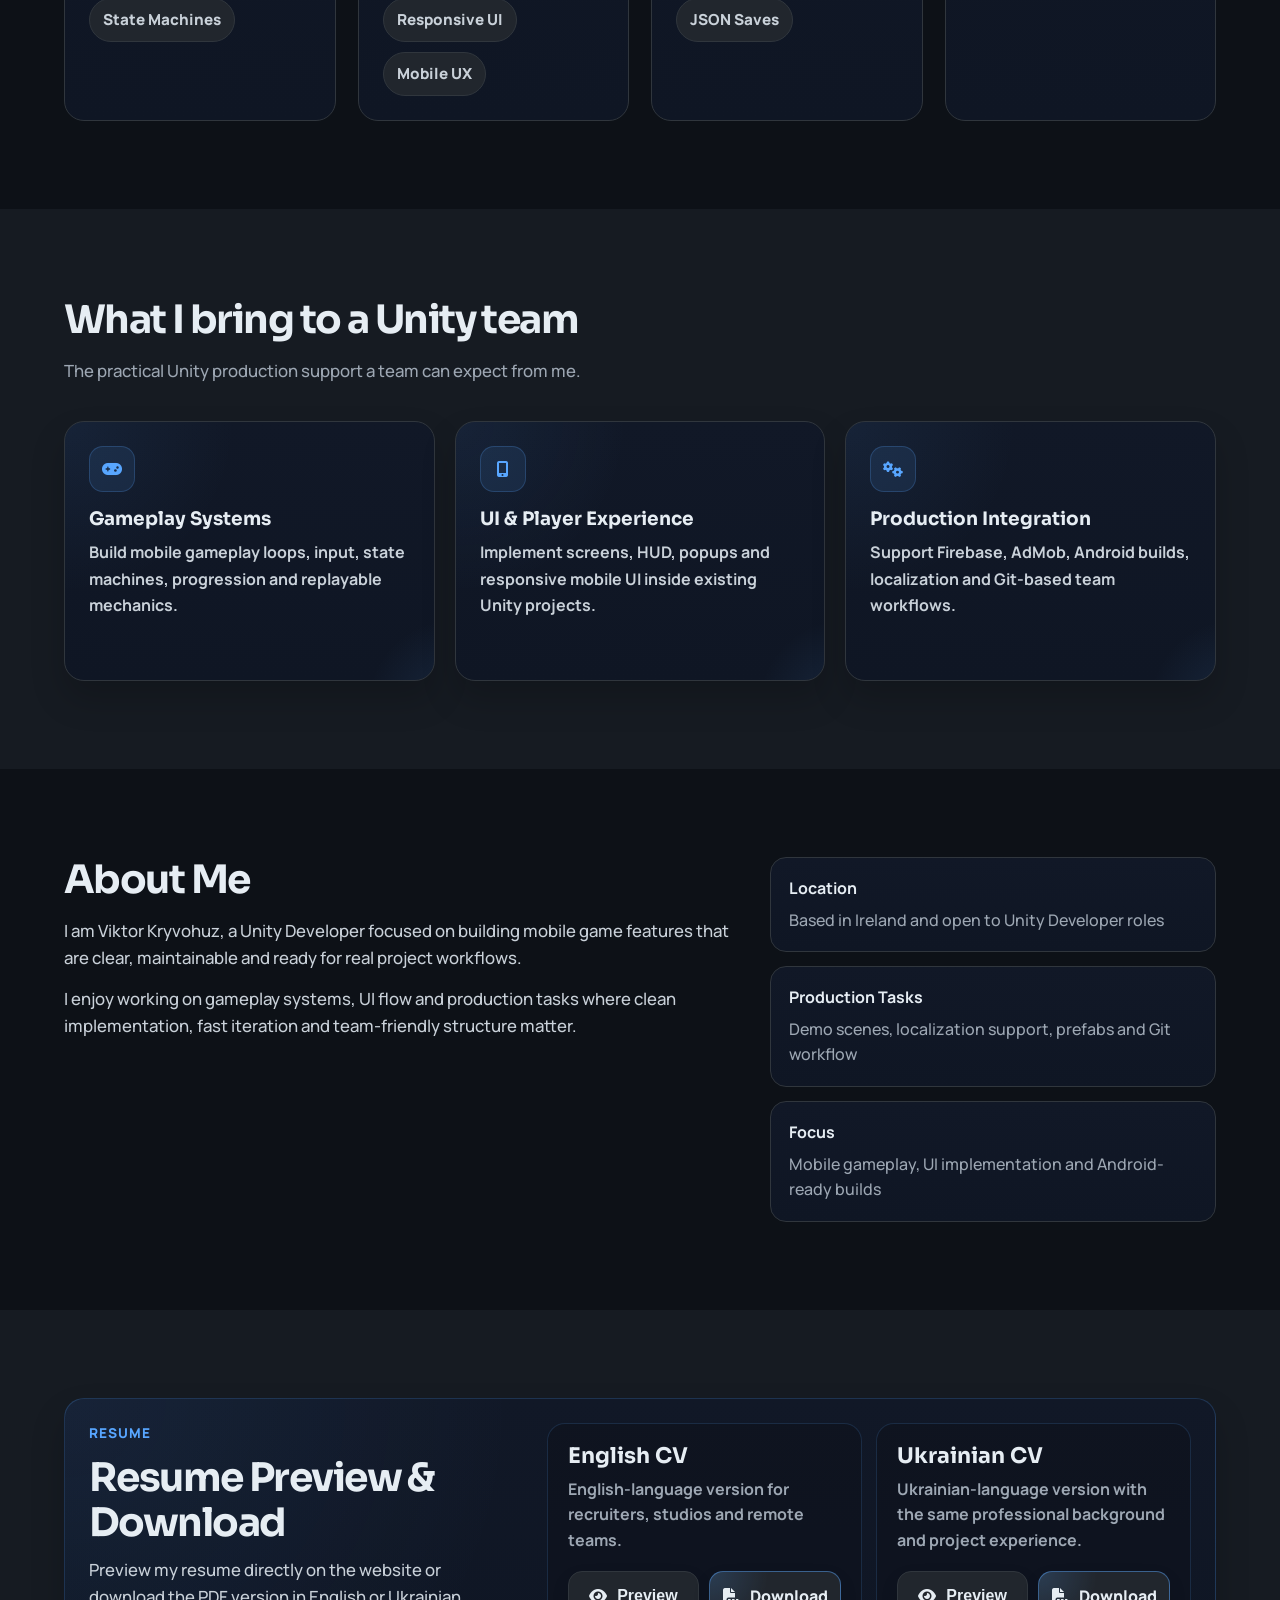
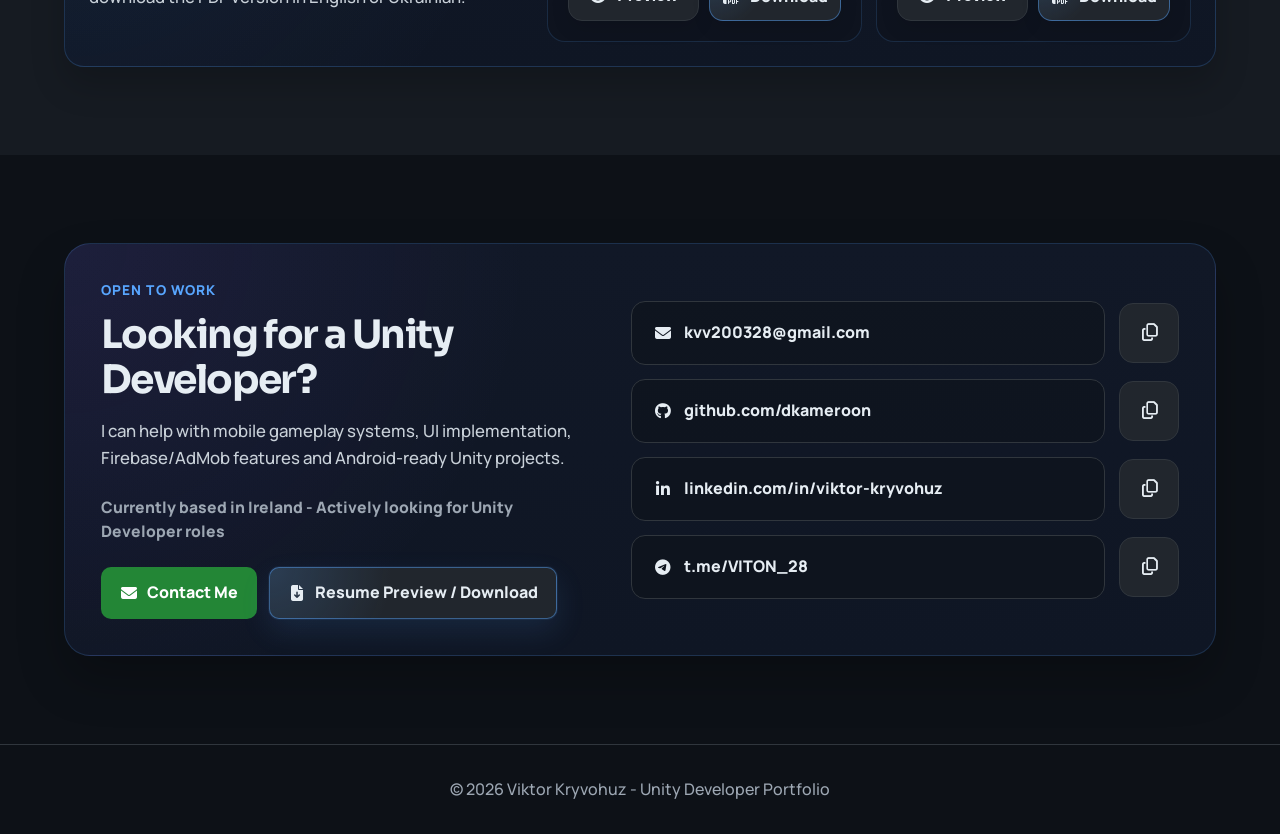
==== commit fa47d3c2: "Fix project page reveal animations and update social preview image - restore scroll-based reveal ani" ====
--- a/index.html
+++ b/index.html
@@ -15,8 +15,8 @@
     <meta property="og:url" content="https://dkameroon.github.io/">
     <meta property="og:title" content="Viktor Kryvohuz | Unity Gameplay Developer">
     <meta property="og:description" content="Unity Gameplay Developer focused on mobile game systems, UI implementation, Firebase/AdMob integration and production-ready Unity workflows.">
-    <meta property="og:image" content="https://dkameroon.github.io/assets/images/portfolio-preview.png?v=2">
-    <meta property="og:image:secure_url" content="https://dkameroon.github.io/assets/images/portfolio-preview.png?v=2">
+    <meta property="og:image" content="https://dkameroon.github.io/assets/images/portfolio_preview.png">
+    <meta property="og:image:secure_url" content="https://dkameroon.github.io/assets/images/portfolio_preview.png">
     <meta property="og:image:type" content="image/png">
     <meta property="og:image:width" content="1200">
     <meta property="og:image:height" content="630">
@@ -26,7 +26,7 @@
     <meta name="twitter:url" content="https://dkameroon.github.io/">
     <meta name="twitter:title" content="Viktor Kryvohuz | Unity Gameplay Developer">
     <meta name="twitter:description" content="Unity Gameplay Developer focused on mobile game systems, UI implementation, Firebase/AdMob integration and production-ready Unity workflows.">
-    <meta name="twitter:image" content="https://dkameroon.github.io/assets/images/portfolio-preview.png?v=2">
+    <meta name="twitter:image" content="https://dkameroon.github.io/assets/images/portfolio_preview.png">
     <meta name="twitter:image:alt" content="Viktor Kryvohuz Unity Developer portfolio preview">
 
     <link rel="icon" href="assets/images/favicon.svg" type="image/svg+xml">
